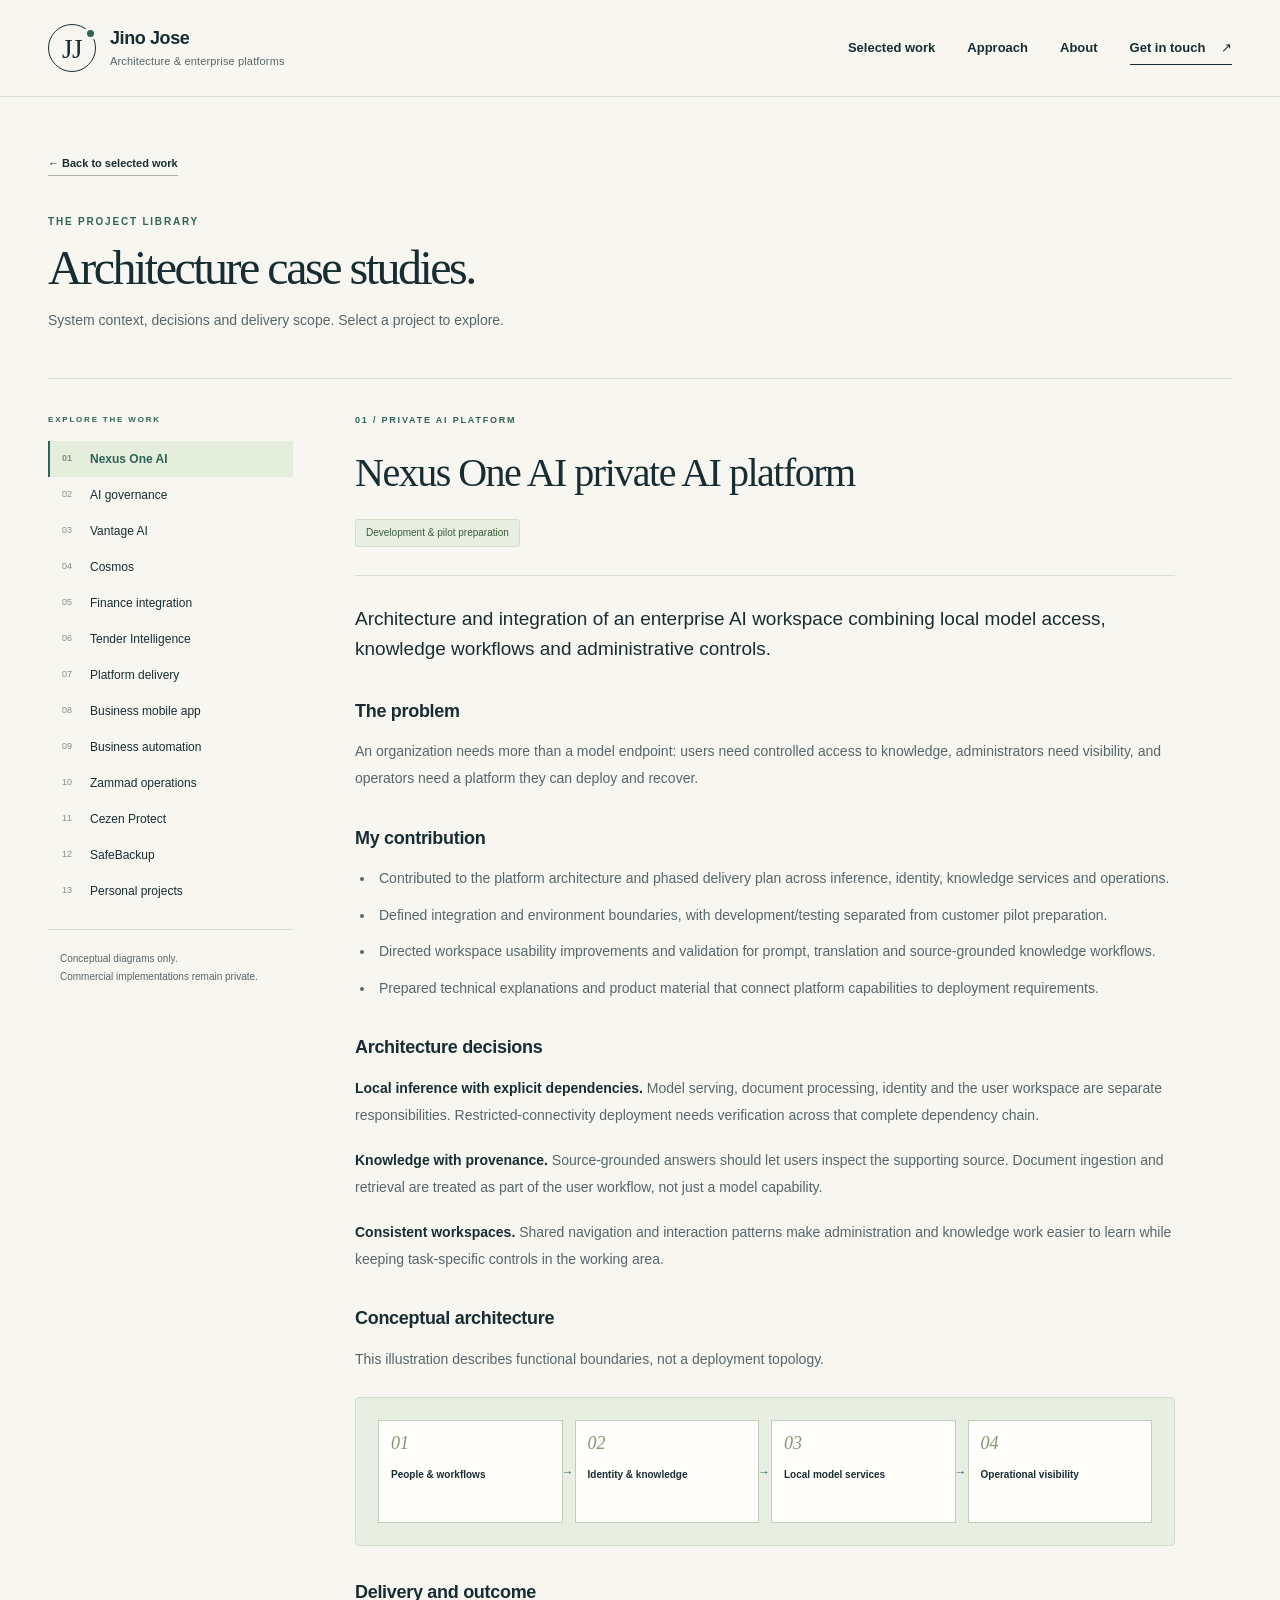
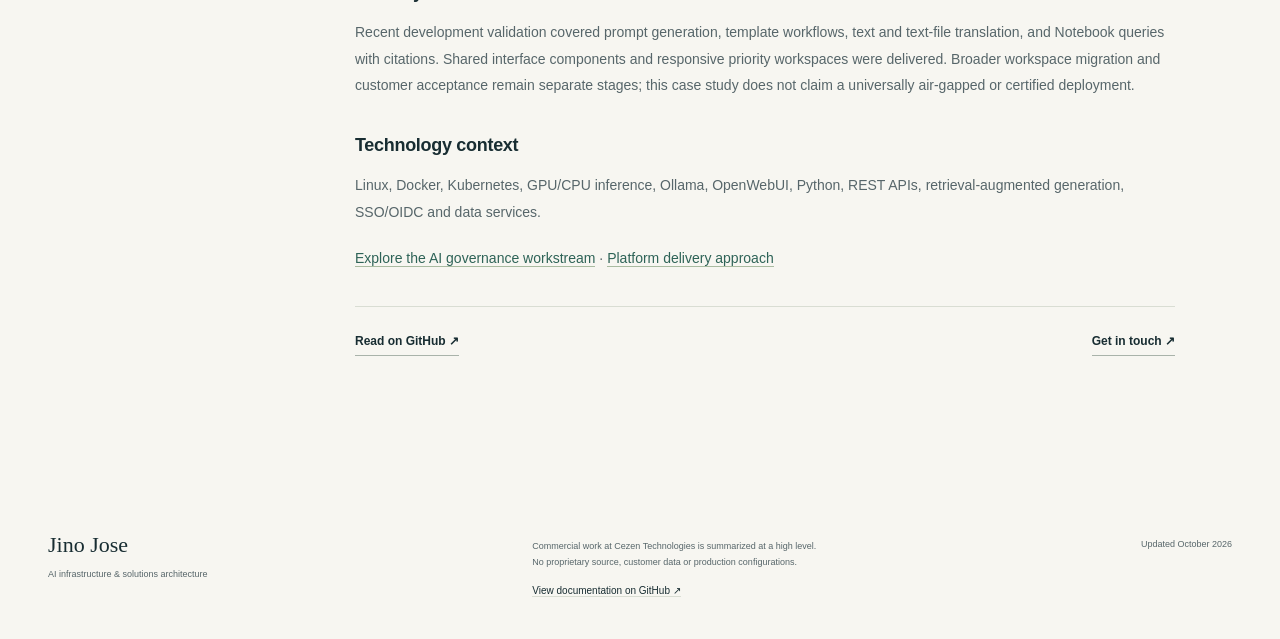
==== case-studies.html @ 4fcd2217 "Publish architecture-focused portfolio website Add a responsive static website with 13 sanitized arc" ====
<!doctype html><html lang="en"><head><meta charset="utf-8"><meta name="viewport" content="width=device-width,initial-scale=1"><title>Case Studies | Jino Jose</title><meta name="description" content="Explore architecture decisions, contributions and delivery outcomes across private AI, governance, network intelligence and enterprise operations."><meta name="theme-color" content="#182d32"><meta property="og:type" content="website"><meta property="og:title" content="Case Studies | Jino Jose"><meta property="og:description" content="Explore architecture decisions, contributions and delivery outcomes across private AI, governance, network intelligence and enterprise operations."><meta property="og:url" content="https://jinoelnino.github.io/technology-project-portfolio/case-studies.html"><meta name="twitter:card" content="summary"><link rel="canonical" href="https://jinoelnino.github.io/technology-project-portfolio/case-studies.html"><link rel="icon" href="favicon.svg" type="image/svg+xml"><link rel="stylesheet" href="styles.css"><script src="app.js" defer></script></head><body><a class="skip" href="#main">Skip to content</a><header class="site-header"><div class="shell nav"><a class="brand" href="index.html" aria-label="Jino Jose, home"><span class="monogram" aria-hidden="true">JJ<span></span></span><span>Jino Jose<small>Architecture &amp; enterprise platforms</small></span></a><button class="menu-toggle" aria-expanded="false" aria-controls="navigation" hidden>Menu <span aria-hidden="true">+</span></button><nav id="navigation" aria-label="Main navigation"><a href="index.html#work" aria-current="page">Selected work</a><a href="index.html#approach">Approach</a><a href="index.html#about">About</a><a class="nav-contact" href="index.html#contact">Get in touch <span aria-hidden="true">↗</span></a></nav></div></header><main id="main" class="shell library"><div class="library-heading"><a class="text-link" href="index.html#work">← Back to selected work</a><p class="eyebrow">THE PROJECT LIBRARY</p><h1>Architecture case studies.</h1><p>System context, decisions and delivery scope. Select a project to explore.</p></div><div class="library-layout"><aside class="study-sidebar"><nav aria-label="Case studies"><p class="eyebrow">EXPLORE THE WORK</p><a href="#nexus-one-ai"><span>01</span>Nexus One AI</a><a href="#ai-governance"><span>02</span>AI governance</a><a href="#vantage-ai"><span>03</span>Vantage AI</a><a href="#cosmos-operations"><span>04</span>Cosmos</a><a href="#finance-integration"><span>05</span>Finance integration</a><a href="#tender-intelligence"><span>06</span>Tender Intelligence</a><a href="#platform-delivery"><span>07</span>Platform delivery</a><a href="#unified-cezen-mobile"><span>08</span>Business mobile app</a><a href="#business-automation"><span>09</span>Business automation</a><a href="#zammad-operations"><span>10</span>Zammad operations</a><a href="#cezen-protect"><span>11</span>Cezen Protect</a><a href="#safebackup"><span>12</span>SafeBackup</a><a href="#personal-projects"><span>13</span>Personal projects</a></nav><p class="sidebar-note">Conceptual diagrams only.<br>Commercial implementations remain private.</p></aside><div class="studies"><article class="study" id="nexus-one-ai" data-title="Nexus One AI"><div class="study-header"><p class="eyebrow">01 / PRIVATE AI PLATFORM</p><h2 tabindex="-1">Nexus One AI private AI platform</h2><span class="study-status">Development &amp; pilot preparation</span></div><div class="study-body"><p>Architecture and integration of an enterprise AI workspace combining local model access, knowledge workflows and administrative controls.</p><h3>The problem</h3><p>An organization needs more than a model endpoint: users need controlled access to knowledge, administrators need visibility, and operators need a platform they can deploy and recover.</p><h3>My contribution</h3><ul><li>Contributed to the platform architecture and phased delivery plan across inference, identity, knowledge services and operations.</li><li>Defined integration and environment boundaries, with development/testing separated from customer pilot preparation.</li><li>Directed workspace usability improvements and validation for prompt, translation and source-grounded knowledge workflows.</li><li>Prepared technical explanations and product material that connect platform capabilities to deployment requirements.</li></ul><h3>Architecture decisions</h3><p><strong>Local inference with explicit dependencies.</strong> Model serving, document processing, identity and the user workspace are separate responsibilities. Restricted-connectivity deployment needs verification across that complete dependency chain.</p><p><strong>Knowledge with provenance.</strong> Source-grounded answers should let users inspect the supporting source. Document ingestion and retrieval are treated as part of the user workflow, not just a model capability.</p><p><strong>Consistent workspaces.</strong> Shared navigation and interaction patterns make administration and knowledge work easier to learn while keeping task-specific controls in the working area.</p><h3>Conceptual architecture</h3><p>This illustration describes functional boundaries, not a deployment topology.</p><div class="study-flow" role="group" aria-label="Conceptual workflow"><div><span>01</span><strong>People &amp; workflows</strong></div><div><span>02</span><strong>Identity &amp; knowledge</strong></div><div><span>03</span><strong>Local model services</strong></div><div><span>04</span><strong>Operational visibility</strong></div></div><h3>Delivery and outcome</h3><p>Recent development validation covered prompt generation, template workflows, text and text-file translation, and Notebook queries with citations. Shared interface components and responsive priority workspaces were delivered. Broader workspace migration and customer acceptance remain separate stages; this case study does not claim a universally air-gapped or certified deployment.</p><h3>Technology context</h3><p>Linux, Docker, Kubernetes, GPU/CPU inference, Ollama, OpenWebUI, Python, REST APIs, retrieval-augmented generation, SSO/OIDC and data services.</p><p><a href="case-studies.html#ai-governance">Explore the AI governance workstream</a> · <a href="case-studies.html#platform-delivery">Platform delivery approach</a></p></div><div class="study-end"><a class="text-link" href="https://github.com/jinoelnino/technology-project-portfolio/blob/main/nexus-one-ai.md">Read on GitHub ↗</a><a class="text-link" href="index.html#contact">Get in touch ↗</a></div></article><article class="study" id="ai-governance" data-title="AI governance"><div class="study-header"><p class="eyebrow">02 / POLICY, REVIEW &amp; TRACEABILITY</p><h2 tabindex="-1">AI governance and operational observability</h2><span class="study-status">Validated development release</span></div><div class="study-body"><p>A focused Nexus One AI workstream connecting policy configuration, independent review, evaluation and operational investigation.</p><h3>The problem</h3><p>Policy controls become difficult to trust when configuration, review, model execution and investigation are disconnected. Operators need to understand both the decision and the evidence behind it.</p><h3>My contribution</h3><ul><li>Shaped the governance workflow from reusable detectors and groups through policy review, testing and investigation.</li><li>Defined the need for traceability between incoming requests, processing jobs, model attempts and inspection decisions.</li><li>Directed operator-facing alert workflows and impact previews using synthetic test cases.</li><li>Used role checks, real workflow completion and responsive UI validation as acceptance criteria.</li></ul><h3>Architecture decisions</h3><p><strong>Review before activation.</strong> Independent review and versioned dependencies make changes easier to assess and explain.</p><p><strong>Separate operational records.</strong> Requests, jobs, model attempts and inspections answer different questions; treating them as one counter would obscure failures and coverage.</p><p><strong>Synthetic policy evaluation.</strong> Before/after comparisons use retained synthetic cases rather than replaying confidential user content. Preview coverage must be stated explicitly.</p><h3>Conceptual architecture</h3><p>This illustration describes functional boundaries, not a deployment topology.</p><div class="study-flow" role="group" aria-label="Conceptual workflow"><div><span>01</span><strong>Configure controls</strong></div><div><span>02</span><strong>Review &amp; test</strong></div><div><span>03</span><strong>Governed execution</strong></div><div><span>04</span><strong>Investigate &amp; respond</strong></div></div><h3>Delivery and outcome</h3><p>Validated workflows include credential lifecycle operations, policy review, saved tests, correlated request investigation, in-app alert assignment and resolution, and policy impact preview. Coverage is bounded to supported application paths. Token accounting is not presented as monetary billing, and controls are not described as compliance certification.</p><h3>Technology context</h3><p>Python services, policy evaluation, role-based access, audit metadata, local model integration, shared web UI components and automated workflow checks.</p><p><a href="case-studies.html#nexus-one-ai">Parent platform: Nexus One AI</a></p></div><div class="study-end"><a class="text-link" href="https://github.com/jinoelnino/technology-project-portfolio/blob/main/ai-governance.md">Read on GitHub ↗</a><a class="text-link" href="index.html#contact">Get in touch ↗</a></div></article><article class="study" id="vantage-ai" data-title="Vantage AI"><div class="study-header"><p class="eyebrow">03 / NETWORK INTELLIGENCE</p><h2 tabindex="-1">Vantage AI network intelligence</h2><span class="study-status">Linux pilot</span></div><div class="study-body"><p>An integrated operational view across network inventory, monitoring, security evidence and local AI-assisted investigation.</p><h3>The problem</h3><p>Operators must reconcile observations from multiple tools. Stale records, inconsistent device identities and ambiguous failures can produce misleading conclusions unless the system preserves context.</p><h3>My contribution</h3><ul><li>Contributed to phased architecture spanning discovery, inventory, endpoint evidence, identity and investigation.</li><li>Defined requirements for source provenance, evidence freshness, site scope and role-aware access.</li><li>Directed reliability work around endpoint reporting, service continuity and recovery verification.</li><li>Developed the investigation approach around supporting evidence, counter-evidence and useful next checks.</li></ul><h3>Architecture decisions</h3><p><strong>Evidence before diagnosis.</strong> A current observation and a historical failure are different facts. The investigation should preserve uncertainty when the available evidence cannot establish a cause.</p><p><strong>Read-only assistance.</strong> The assistant works within caller-authorized evidence. Remediation is a distinct capability requiring separate controls and validation.</p><p><strong>Qualify by platform.</strong> Linux pilot results do not establish native Windows or macOS behavior; each operating system needs its own service and recovery checks.</p><h3>Conceptual architecture</h3><p>This illustration describes functional boundaries, not a deployment topology.</p><div class="study-flow" role="group" aria-label="Conceptual workflow"><div><span>01</span><strong>Monitoring sources</strong></div><div><span>02</span><strong>Scoped evidence</strong></div><div><span>03</span><strong>Read-only assistance</strong></div><div><span>04</span><strong>Operator investigation</strong></div></div><h3>Delivery and outcome</h3><p>The pilot gained structured reporting-cause assessments with evidence, limitations and distinguishing next checks, verified through automated checks and the signed-in interface. Endpoint recovery and service continuity were also exercised in controlled work. Symptom-time correlation, shared-cause analysis and approved remediation remain follow-on work.</p><h3>Technology context</h3><p>React, TypeScript, FastAPI/Python, PostgreSQL, Keycloak, Docker, NetBox, LibreNMS, Wazuh, Grafana, InfluxDB and Ollama.</p></div><div class="study-end"><a class="text-link" href="https://github.com/jinoelnino/technology-project-portfolio/blob/main/vantage-ai.md">Read on GitHub ↗</a><a class="text-link" href="index.html#contact">Get in touch ↗</a></div></article><article class="study" id="cosmos-operations" data-title="Cosmos"><div class="study-header"><p class="eyebrow">04 / ENTERPRISE OPERATIONS</p><h2 tabindex="-1">Cosmos business operations platform</h2><span class="study-status">Deployed workflow improvements</span></div><div class="study-body"><p>Connected workflows across purchasing, finance, vendors, service contracts and management reporting.</p><h3>The problem</h3><p>Business teams need consistent records and clear actions across purchasing, delivery, invoicing, service and finance. Inconsistent identity, permissions or report context can create operational errors.</p><h3>My contribution</h3><ul><li>Translated operational requirements into connected purchasing, vendor, reimbursement, service-contract and reporting workflows.</li><li>Refined role-aware visibility, validation, exports and review experiences.</li><li>Contributed to inventory, bank-guarantee and post-dated-cheque tracking improvements.</li><li>Coordinated accounting integration, release checks, schema-change controls and maintainer documentation.</li></ul><h3>Architecture decisions</h3><p><strong>Record identity across workflows.</strong> A review action must retain the correct supplier, document and business context when moving between views.</p><p><strong>Explicit financial meaning.</strong> Outstanding balances, original purchase amounts and payment status need distinct labels and comparison views.</p><p><strong>Maintainable change.</strong> Documentation, isolated development fixtures and reviewed database changes help a successor understand and operate the platform.</p><h3>Delivery and outcome</h3><p>Recent delivery included consolidated bill review, improved matching context, finance tracking and production-verified report changes. Handover work established reproducible development setup and operational documentation; independent maintainer and staging acceptance remain separate gates.</p><h3>Technology context</h3><p>Python, MySQL, REST APIs, web interfaces, Linux, Docker, Tally integration and report generation.</p><p><a href="case-studies.html#finance-integration">Read the finance integration study</a> · <a href="case-studies.html#platform-delivery">Read the handover study</a></p></div><div class="study-end"><a class="text-link" href="https://github.com/jinoelnino/technology-project-portfolio/blob/main/cosmos-operations.md">Read on GitHub ↗</a><a class="text-link" href="index.html#contact">Get in touch ↗</a></div></article><article class="study" id="finance-integration" data-title="Finance integration"><div class="study-header"><p class="eyebrow">05 / RESILIENT ACCOUNTING DATA</p><h2 tabindex="-1">Resilient accounting integration</h2><span class="study-status">Deployed integration work</span></div><div class="study-body"><p>A Cosmos workstream improving the reliability and interpretability of reports sourced from an external accounting system.</p><h3>The problem</h3><p>A business report can become unusable if every page load depends on a reachable accounting service. A failed refresh must also not replace valid financial information with empty or misleading results.</p><h3>My contribution</h3><ul><li>Defined report behavior when the accounting dependency is slow or unavailable.</li><li>Contributed to validated refresh and saved-snapshot workflows with visible freshness.</li><li>Refined the distinction between outstanding references, purchase values and bill-matching actions.</li><li>Verified representative review flows and report responses after delivery.</li></ul><h3>Architecture decisions</h3><p><strong>Retain the last valid snapshot.</strong> Publish refreshed data only after validation, preserving the previous usable result when refresh fails.</p><p><strong>Show freshness.</strong> A saved report needs a timestamp and status so users understand the age of the data they are reviewing.</p><p><strong>Separate comparison from posting.</strong> Read-only reconciliation and human review should remain distinct from actions that change financial records.</p><h3>Conceptual architecture</h3><p>This illustration describes functional boundaries, not a deployment topology.</p><div class="study-flow" role="group" aria-label="Conceptual workflow"><div><span>01</span><strong>Accounting source</strong></div><div><span>02</span><strong>Validate refresh</strong></div><div><span>03</span><strong>Retain valid snapshot</strong></div><div><span>04</span><strong>Report &amp; review</strong></div></div><h3>Delivery and outcome</h3><p>Reporting gained validated saved-data behavior and clearer review/matching screens. Recent checks exercised failure retention, mappings and report rendering. End-to-end scheduling remains a separate operational check from an individual successful refresh.</p><h3>Technology context</h3><p>Tally integration, Python, MySQL, REST/XML interfaces, snapshot validation and financial reporting.</p><p><a href="case-studies.html#cosmos-operations">Parent platform: Cosmos</a></p></div><div class="study-end"><a class="text-link" href="https://github.com/jinoelnino/technology-project-portfolio/blob/main/finance-integration.md">Read on GitHub ↗</a><a class="text-link" href="index.html#contact">Get in touch ↗</a></div></article><article class="study" id="tender-intelligence" data-title="Tender Intelligence"><div class="study-header"><p class="eyebrow">06 / OPPORTUNITY WORKFLOWS</p><h2 tabindex="-1">Tender Intelligence opportunity workflows</h2><span class="study-status">Deployed platform improvements</span></div><div class="study-body"><p>A platform for tender discovery, qualification, team coordination and opportunity tracking.</p><h3>The problem</h3><p>Opportunity teams need to move from source material to a reviewed decision while preserving ownership, access controls and clear stage progression.</p><h3>My contribution</h3><ul><li>Contributed to opportunity stages, team workflows, data-source integration and operational views.</li><li>Directed a consistent interface refresh and workflow-oriented, searchable help centre.</li><li>Supported identity-provider integration and application-role verification.</li><li>Diagnosed service availability and strengthened restart behavior after an infrastructure restart.</li></ul><h3>Architecture decisions</h3><p><strong>Human review remains explicit.</strong> Extracted information supports qualification; uncertain dates, quantities and eligibility require source verification.</p><p><strong>Identity and authorization are distinct.</strong> Successful SSO must be followed by the correct application membership and role.</p><p><strong>Measure the whole user path.</strong> Frontend, backend and supporting services have independent failure modes. Backend health alone does not establish user access.</p><h3>Delivery and outcome</h3><p>The refreshed frontend and contextual help were deployed. Access provisioning was verified across identity and application state. Service recovery addressed a frontend restart gap and was checked through application and backend health. Internal approval is not represented as submission to an external tender portal.</p><h3>Technology context</h3><p>React, TypeScript, Vite, Tailwind, Python, SQL, APIs, Docker, identity integration and document-processing workflows.</p></div><div class="study-end"><a class="text-link" href="https://github.com/jinoelnino/technology-project-portfolio/blob/main/tender-intelligence.md">Read on GitHub ↗</a><a class="text-link" href="index.html#contact">Get in touch ↗</a></div></article><article class="study" id="platform-delivery" data-title="Platform delivery"><div class="study-header"><p class="eyebrow">07 / RELEASE &amp; HANDOVER</p><h2 tabindex="-1">Platform delivery and maintainer handover</h2><span class="study-status">Environment-specific acceptance</span></div><div class="study-body"><p>Cross-project work translating architecture into repeatable deployment, verification and ongoing ownership.</p><h3>The problem</h3><p>A platform is difficult to sustain if its release depends on one person, undocumented environment state or a successful build alone.</p><h3>My contribution</h3><ul><li>Established distinctions between development, test and customer pilot environments.</li><li>Contributed to release baselines, backup coverage, rollback planning and deployed-artifact verification.</li><li>Prepared maintainers with setup guidance, workflow documentation and reproducible isolated development environments.</li><li>Supported reviewed database migration planning and service-level recovery checks.</li></ul><h3>Architecture decisions</h3><p><strong>Stage acceptance.</strong> Source checks, automated tests, running services, signed-in workflows and business acceptance establish different kinds of evidence.</p><p><strong>Plan recovery alongside release.</strong> Backup and rollback requirements are part of deployment design, with schema compatibility considered before changes.</p><p><strong>Transfer ownership deliberately.</strong> A handover includes an independent walkthrough, integration ownership and practical recovery steps as well as documentation.</p><h3>Delivery and outcome</h3><p>Nexus work included environment separation, recovery and development release verification. Cosmos work produced handover documentation, isolated setup and migration controls. A separate public product-site refresh was deployed and checked. Customer readiness and independent maintainer sign-off are not inferred from those individual results.</p><h3>Technology context</h3><p>Linux, containers, Kubernetes, MySQL, Git, service supervision, backup and restore workflows, HTTPS and operational documentation.</p><p><a href="case-studies.html#nexus-one-ai">Nexus One AI</a> · <a href="case-studies.html#cosmos-operations">Cosmos</a></p></div><div class="study-end"><a class="text-link" href="https://github.com/jinoelnino/technology-project-portfolio/blob/main/platform-delivery.md">Read on GitHub ↗</a><a class="text-link" href="index.html#contact">Get in touch ↗</a></div></article><article class="study" id="unified-cezen-mobile" data-title="Business mobile app"><div class="study-header"><p class="eyebrow">08 / MOBILE INTEGRATION</p><h2 tabindex="-1">Unified business mobile application</h2><span class="study-status">Android integration &amp; testing</span></div><div class="study-body"><p>An Android application bringing selected internal services and workflows into a consolidated mobile experience.</p><h3>The problem</h3><p>Mobile users need coherent navigation and authentication while the underlying services continue to own business rules and data.</p><h3>My contribution</h3><ul><li>Worked on service integration, mobile navigation, branding and authentication requirements.</li><li>Supported the connection between business APIs and mobile workflows.</li><li>Coordinated environment configuration, Android build packaging and device/emulator checks.</li><li>Investigated connectivity and runtime behavior across client and backend boundaries.</li></ul><h3>Architecture decisions</h3><p><strong>Reuse service boundaries.</strong> The mobile client consumes business APIs rather than creating a second independent store of business logic.</p><p><strong>Validate on devices.</strong> A generated application package and a working authenticated device workflow are separate acceptance points.</p><h3>Delivery and outcome</h3><p>Delivery covered Android packaging and integration troubleshooting with selected internal services. iOS expansion was exploratory and is not presented as a delivered release.</p><h3>Technology context</h3><p>React Native, Expo, REST APIs, Android Studio, Gradle, ADB and Linux-hosted services.</p></div><div class="study-end"><a class="text-link" href="https://github.com/jinoelnino/technology-project-portfolio/blob/main/unified-cezen-mobile.md">Read on GitHub ↗</a><a class="text-link" href="index.html#contact">Get in touch ↗</a></div></article><article class="study" id="business-automation" data-title="Business automation"><div class="study-header"><p class="eyebrow">09 / MESSAGING &amp; ORCHESTRATION</p><h2 tabindex="-1">Business automation and communications</h2><span class="study-status">Configured workflows</span></div><div class="study-body"><p>Integration across marketing, messaging, contact management and support workflows.</p><h3>The problem</h3><p>Disconnected campaign, contact and messaging tools create repeated manual work and unclear delivery state.</p><h3>My contribution</h3><ul><li>Designed and configured contact imports, segmentation, campaign and form workflows.</li><li>Connected communication platforms and investigated message delivery behavior.</li><li>Worked on n8n orchestration with delivery checks and controlled retry handling.</li><li>Prepared operating guides and training material; supported collaboration integrations involving Nextcloud and Zoho services.</li></ul><h3>Architecture decisions</h3><p><strong>Retry only eligible failures.</strong> Delivery status should guide retry decisions so successful actions are not repeated unnecessarily.</p><p><strong>Separate orchestration from transport.</strong> Workflow logic, communication delivery and operator support serve different responsibilities and need independent diagnostics.</p><p><strong>Design for the operator.</strong> Configuration, training and recovery guidance are part of a usable integration.</p><h3>Conceptual architecture</h3><p>This illustration describes functional boundaries, not a deployment topology.</p><div class="study-flow" role="group" aria-label="Conceptual workflow"><div><span>01</span><strong>Selected contacts</strong></div><div><span>02</span><strong>Orchestration</strong></div><div><span>03</span><strong>Delivery checks</strong></div><div><span>04</span><strong>Controlled retry</strong></div></div><h3>Delivery and outcome</h3><p>The work produced connected campaign and messaging workflows, delivery troubleshooting and operational guidance. Social publishing support also included service-recovery work. The portfolio does not claim authorship of the underlying communication platforms.</p><h3>Technology context</h3><p>Mautic, n8n, Chatwoot, Twilio, WhatsApp APIs, Zammad, Postiz, Nextcloud, Zoho, webhooks and REST APIs.</p></div><div class="study-end"><a class="text-link" href="https://github.com/jinoelnino/technology-project-portfolio/blob/main/business-automation.md">Read on GitHub ↗</a><a class="text-link" href="index.html#contact">Get in touch ↗</a></div></article><article class="study" id="zammad-operations" data-title="Zammad operations"><div class="study-header"><p class="eyebrow">10 / SERVICE MANAGEMENT</p><h2 tabindex="-1">Service operations with Zammad</h2><span class="study-status">Operational support</span></div><div class="study-body"><p>Operational reliability and integration work for an internal service-management environment.</p><h3>The problem</h3><p>A ticketing application needs reliable email ingestion, appropriate assignment and clear visibility into service failures to support day-to-day operations.</p><h3>My contribution</h3><ul><li>Investigated ticket creation, assignments, tags, permissions and interface issues.</li><li>Introduced recurring checks for service health and email-fetch state.</li><li>Connected observed channel errors and recency to practical recovery steps.</li><li>Supported synchronization and display behavior with business systems.</li></ul><h3>Architecture decisions</h3><p><strong>Monitor the business function.</strong> A running process is insufficient evidence if email is no longer creating tickets.</p><p><strong>Make recovery actionable.</strong> Checks should identify the affected dependency and next step rather than only report a generic outage.</p><h3>Delivery and outcome</h3><p>The work improved operational visibility into ticket ingestion and service state, supported incident troubleshooting and documented recovery actions.</p><h3>Technology context</h3><p>Zammad, Linux, systemd, email channels, API integration and service-health automation.</p></div><div class="study-end"><a class="text-link" href="https://github.com/jinoelnino/technology-project-portfolio/blob/main/zammad-operations.md">Read on GitHub ↗</a><a class="text-link" href="index.html#contact">Get in touch ↗</a></div></article><article class="study" id="cezen-protect" data-title="Cezen Protect"><div class="study-header"><p class="eyebrow">11 / SECURITY PLATFORM INTEGRATION</p><h2 tabindex="-1">Cezen Protect security dashboard</h2><span class="study-status">Platform customization</span></div><div class="study-body"><p>Security dashboard customization and integration work based on established open-source infrastructure.</p><h3>The problem</h3><p>Security tooling needs an operator-facing experience that fits the surrounding environment while respecting the maintenance and attribution requirements of its upstream platform.</p><h3>My contribution</h3><ul><li>Worked within the Cezen Protect dashboard and security-platform project context.</li><li>Contributed to dashboard customization and the surrounding deployment/integration work.</li><li>Considered the separation between the dashboard platform and product-specific user experience.</li></ul><h3>Architecture decisions</h3><p><strong>Extend an existing platform.</strong> The dashboard derives from OpenSearch Dashboards; underlying search and dashboard capabilities are attributed to their upstream contributors.</p><p><strong>Separate customization from product qualification.</strong> A branded interface and integration work do not establish a new detection engine or compliance certification.</p><h3>Delivery and outcome</h3><p>This project demonstrates experience adapting an existing security platform to an enterprise product context. The private implementation is not part of this portfolio.</p><h3>Technology context</h3><p>OpenSearch Dashboards, TypeScript, Docker and the Wazuh security ecosystem.</p></div><div class="study-end"><a class="text-link" href="https://github.com/jinoelnino/technology-project-portfolio/blob/main/cezen-protect.md">Read on GitHub ↗</a><a class="text-link" href="index.html#contact">Get in touch ↗</a></div></article><article class="study" id="safebackup" data-title="SafeBackup"><div class="study-header"><p class="eyebrow">12 / BACKUP EXPERIENCE</p><h2 tabindex="-1">SafeBackup for macOS</h2><span class="study-status">Prototype</span></div><div class="study-body"><p>A backup utility prototype focused on accessible setup, scheduling and recovery guidance.</p><h3>The problem</h3><p>Users need a manageable way to configure backups and understand installation, scheduling and recovery without relying on ad hoc scripts.</p><h3>My contribution</h3><ul><li>Worked on application setup, launcher behavior and installation/uninstallation flows.</li><li>Defined a simple interface and scheduling approach for non-technical users.</li><li>Prepared architecture and operational documentation.</li></ul><h3>Architecture decisions</h3><p><strong>Usability across the lifecycle.</strong> Installation, configuration, scheduling and removal should be understandable parts of one experience.</p><p><strong>Recovery is the purpose.</strong> Backup design needs a recovery workflow; a successful copy alone does not establish a restore guarantee.</p><h3>Delivery and outcome</h3><p>The project produced a prototype direction, supporting packaging work and recovery-oriented documentation. It is presented as a prototype rather than a commercially qualified backup product.</p><h3>Technology context</h3><p>macOS, Python, shell tooling, web interface and scheduled jobs.</p></div><div class="study-end"><a class="text-link" href="https://github.com/jinoelnino/technology-project-portfolio/blob/main/safebackup.md">Read on GitHub ↗</a><a class="text-link" href="index.html#contact">Get in touch ↗</a></div></article><article class="study" id="personal-projects" data-title="Personal projects"><div class="study-header"><p class="eyebrow">13 / TOOLS &amp; ATTRIBUTED LABS</p><h2 tabindex="-1">Personal projects and technical labs</h2><span class="study-status">Personal projects &amp; evaluation</span></div><div class="study-body"><p>Alongside enterprise platform work, I explore local applications, reading experiences, creative tools and civic ideas. The descriptions below summarize project scope; source snapshots and prototypes are not presented as production services.</p><h3>Reading and audio tools</h3><div class="table-wrap"><table><thead><tr><th scope="col">Project</th><th scope="col">Scope</th></tr></thead><tbody><tr><td>LARK Web Reader</td><td>Synchronized audiobook reading for phones and computers</td></tr><tr><td>Desktop Audiobook Reader</td><td>Windows reading interface with synchronized text and highlighting</td></tr><tr><td>Audiobook Workflow</td><td>EPUB and audiobook alignment workflow for synchronized reading files</td></tr></tbody></table></div><p>These related projects explore the relationship between content preparation, synchronization data and the playback experience across devices.</p><h3>Local utilities and creative workflows</h3><div class="table-wrap"><table><thead><tr><th scope="col">Project</th><th scope="col">Scope</th></tr></thead><tbody><tr><td>Artha Finance Control Centre</td><td>Local personal-finance application</td></tr><tr><td>Creative File Hub</td><td>Browsing creative files for design and photography</td></tr><tr><td>Design File Explorer</td><td>File scanning and an HTML-based explorer</td></tr><tr><td>Android Phone Backup</td><td>Windows-based helper for accessible Android files</td></tr><tr><td>Subject Media Crawler</td><td>Web interface for collecting media around a topic</td></tr><tr><td>Immich Review Scanner</td><td>Local GPU-assisted media review utility</td></tr></tbody></table></div><p>These are project and prototype summaries. Private libraries, personal financial records, documents and media collections are excluded.</p><h3>Websites and civic work</h3><ul><li><strong>Studio Se7en and SMC website projects:</strong> website source and presentation work.</li><li><strong><a href="https://github.com/jinoelnino/blueprintforindia">Blueprint for India</a>:</strong> a public civic-improvement project beginning with Bangalore. Bangalore Blueprint is a related planning project.</li><li><strong>Chat app:</strong> an exploratory repository, not presented as a completed commercial product.</li></ul><h3>Open-source learning and evaluation</h3><p>OpenMontage, Inbox Zero and ebook2audiobook are upstream software checkouts/evaluations. Flatris-LAB is a fork used in an Azure DevOps learning context. Their original authors retain credit for the underlying software; repository ownership does not imply original authorship.</p></div><div class="study-end"><a class="text-link" href="https://github.com/jinoelnino/technology-project-portfolio/blob/main/personal-projects.md">Read on GitHub ↗</a><a class="text-link" href="index.html#contact">Get in touch ↗</a></div></article></div></div></main><footer class="shell footer"><div><a class="footer-name" href="index.html">Jino Jose</a><p>AI infrastructure &amp; solutions architecture</p></div><div class="footer-note"><p>Commercial work at Cezen Technologies is summarized at a high level.<br>No proprietary source, customer data or production configurations.</p><a href="https://github.com/jinoelnino/technology-project-portfolio">View documentation on GitHub ↗</a></div><span class="footer-date">Updated October 2026</span></footer></body></html>
---- styles.css ----
:root{--paper:#f7f6f1;--ink:#182d32;--muted:#57666a;--green:#2e6357;--line:#d9ddd3;--soft:#eaf0e6;--white:#fffefa;--serif:Georgia,'Times New Roman',serif;--sans:-apple-system,BlinkMacSystemFont,'Segoe UI',sans-serif}*{box-sizing:border-box}html{scroll-behavior:smooth;scroll-padding-top:110px}body{margin:0;background:var(--paper);color:var(--ink);font:16px/1.65 var(--sans);-webkit-font-smoothing:antialiased}a{color:inherit;text-decoration:none}button{font:inherit}button,a{-webkit-tap-highlight-color:transparent}a:focus-visible,button:focus-visible{outline:3px solid #a96824;outline-offset:5px}::selection{background:#cdddba}img,svg{max-width:100%}.shell{width:min(1200px,calc(100% - 96px));margin:auto}.skip{position:fixed;top:-80px;left:20px;z-index:100;background:var(--ink);color:white;padding:12px 24px}.skip:focus{top:12px}.site-header{background:rgba(247,246,241,.97);border-bottom:1px solid var(--line);position:sticky;top:0;z-index:20}.nav{min-height:96px;display:flex;align-items:center;justify-content:space-between;gap:24px}.brand{display:flex;gap:14px;align-items:center;font-size:18px;font-weight:650;letter-spacing:-.4px;line-height:1.4}.brand small{display:block;font-size:11px;letter-spacing:.15px;font-weight:450;color:var(--muted);margin-top:3px}.monogram{font:27px/48px var(--serif);text-align:center;width:48px;height:48px;border:1px solid var(--ink);border-radius:50%;position:relative}.monogram span{position:absolute;background:var(--green);border:3px solid var(--paper);border-radius:50%;width:13px;height:13px;right:-2px;top:2px}.nav nav{display:flex;align-items:center;gap:32px;font-size:13px;font-weight:550}.nav nav a:hover{color:var(--green)}.nav-contact{border-bottom:1px solid var(--ink);padding:6px 0}.nav-contact span{margin-left:12px}.menu-toggle{background:none;border:1px solid var(--line);border-radius:4px;padding:7px 12px;color:var(--ink)}.hero{padding:88px 0 82px;display:grid;grid-template-columns:1.2fr 1fr;gap:74px;align-items:center}.eyebrow{font-size:10px;line-height:1.5;letter-spacing:1.8px;font-weight:650;margin:0 0 22px;text-transform:uppercase;color:var(--green)}.hero .eyebrow{display:flex;align-items:center;gap:9px;font-size:9px;letter-spacing:1.3px}.eyebrow>span{background:var(--green);width:6px;height:6px;border-radius:50%;flex-shrink:0}h1,h2,h3,p{margin-top:0}h1,h2{font-family:var(--serif);font-weight:400;letter-spacing:-2.5px;line-height:1.08}h1{font-size:clamp(44px,4.4vw,64px);margin-bottom:28px}h1 em{font-weight:400;color:var(--green)}h2{font-size:clamp(35px,3.5vw,48px);margin-bottom:20px}h3{font-size:23px;letter-spacing:-.8px;line-height:1.25;font-weight:550}.hero-intro{font-size:19px;line-height:1.55;max-width:510px;margin-bottom:17px}.hero-detail{color:var(--muted);font-size:14px;line-height:1.8;max-width:480px}.hero-actions{display:flex;align-items:center;gap:27px;margin-top:32px;flex-wrap:wrap}.button{padding:13px 20px;display:inline-flex;gap:25px;align-items:center;justify-content:space-between;font-size:12px;font-weight:550;min-height:48px;border-radius:3px;transition:background .2s,transform .2s}.button:hover{transform:translateY(-2px)}.primary{background:var(--ink);color:white}.primary:hover{background:var(--green)}.text-link{font-size:12px;font-weight:600;display:inline-flex;align-items:center;gap:12px;border-bottom:1px solid #a9b3aa;padding-bottom:3px}.text-link:hover{color:var(--green);border-color:var(--green)}.architecture-board{border:1px solid #cdd4c7;background:#eaf0e6;border-radius:4px;box-shadow:15px 18px 0 #e9e9df;position:relative}.board-top{border-bottom:1px solid #ccd5c6;display:flex;justify-content:space-between;gap:12px;padding:20px 23px;font:9px/1.4 var(--sans);letter-spacing:1.2px;font-weight:650}.board-index{color:#667961;font-weight:450}.board-canvas{padding:34px 26px 27px;background-image:radial-gradient(#b5c1ac 0.6px,transparent .6px);background-size:14px 14px}.board-lane{display:flex;align-items:center;gap:20px;background:var(--white);border:1px solid #b6c5af;border-radius:3px;padding:17px 18px;box-shadow:0 4px 0 #dfe5d9}.lane-number{font:italic 25px var(--serif);color:#829377}.board-lane small{font-size:8px;letter-spacing:1.4px;display:block;color:#64735f}.board-lane strong{font-size:13px;font-weight:550;display:block;margin-top:3px}.lane-dot{border:1px solid #95ab8a;border-radius:50%;width:9px;height:9px;margin-left:auto}.board-services{display:grid;grid-template-columns:repeat(3,1fr);gap:10px}.board-services>div{background:var(--white);border:1px solid #b6c5af;text-align:center;padding:20px 4px 18px;box-shadow:0 4px 0 #dfe5d9;border-radius:3px}.service-symbol{font:28px var(--serif);color:var(--green);display:block;margin-bottom:12px}.board-services strong{font-size:11px;font-weight:600;display:block}.board-services small{font-size:8px;color:var(--muted);display:block;margin-top:5px}.board-connect{display:flex;justify-content:space-around;height:34px;margin:0 18px}.board-connect i{width:1px;background:#91a686;position:relative}.board-connect i:after{content:'';position:absolute;bottom:0;left:-2px;width:5px;height:5px;border-bottom:1px solid #91a686;border-right:1px solid #91a686;transform:rotate(45deg)}.board-bottom{border-top:1px solid #ccd5c6;padding:18px 23px;display:flex;gap:15px;align-items:center;font-size:10px;line-height:1.55}.mini-cross{font:30px/1 var(--serif);color:#739268}.board-dots{margin-left:auto;font-size:7px;letter-spacing:5px;color:#91a686}.focus-strip{border-block:1px solid var(--line);display:flex;align-items:center;justify-content:space-between;gap:20px;padding:22px 0;font-size:12px;font-weight:500}.strip-label{font-size:9px;letter-spacing:1.5px;color:var(--muted);font-weight:600}.section{padding-top:100px;padding-bottom:90px}.section-heading{display:flex;justify-content:space-between;align-items:flex-end;gap:70px;margin-bottom:42px}.section-heading .eyebrow{margin-bottom:17px}.section-heading h2{margin-bottom:0}.section-heading>p{max-width:390px;font-size:14px;color:var(--muted);line-height:1.85;margin-bottom:2px}.feature-project{display:grid;grid-template-columns:1.18fr 1fr;border:1px solid var(--line);border-radius:4px;overflow:hidden;background:var(--white);transition:border-color .2s}.feature-project:hover,.project-card:hover{border-color:#7f9b79}.feature-copy{padding:35px 38px}.project-meta{display:flex;align-items:center;justify-content:space-between;color:var(--green);font-size:9px;letter-spacing:1.6px;font-weight:650;margin-bottom:25px}.project-meta>span:last-child{font:italic 19px var(--serif);letter-spacing:0;color:#849285}.feature-copy h3,.project-card h3{font:400 34px/1.2 var(--serif);letter-spacing:-1px;margin-bottom:14px}.project-deck{font-size:18px;line-height:1.5;margin-bottom:16px;max-width:430px}.project-explanation{font-size:13px;line-height:1.8;color:var(--muted);max-width:430px}.tags{display:flex;flex-wrap:wrap;gap:7px;margin:25px 0}.tags span{font-size:9px;border:1px solid var(--line);border-radius:3px;padding:4px 9px;color:var(--muted)}.project-bottom{border-top:1px solid var(--line);padding-top:18px;margin-top:27px;display:flex;justify-content:space-between;align-items:center;gap:14px}.status{font-size:9px;line-height:1.5;color:var(--muted);display:flex;align-items:center;gap:6px}.status i{width:5px;height:5px;background:#748c66;border-radius:50%;flex-shrink:0}.case-link{font-size:10px;font-weight:650;white-space:nowrap}.feature-art{background:#e4e9dd;position:relative;overflow:hidden;min-height:360px;display:grid;place-items:center;background-image:linear-gradient(#d6dfce 1px,transparent 1px),linear-gradient(90deg,#d6dfce 1px,transparent 1px);background-size:48px 48px}.art-label{position:absolute;top:28px;left:30px;font-size:8px;letter-spacing:2px;color:#61745b}.orbit{border:1px solid #a3b898;border-radius:50%;position:absolute;width:270px;height:270px}.orbit-two{width:190px;height:190px;border-style:dashed}.art-core{width:114px;height:114px;border-radius:50%;background:var(--ink);color:#e4ecd9;display:flex;flex-direction:column;align-items:center;justify-content:center;font:38px var(--serif);z-index:1;box-shadow:0 0 0 10px #dae2d0}.art-core span{font:8px var(--sans);letter-spacing:1.5px;margin-top:5px}.art-node{position:absolute;z-index:2;background:var(--white);border:1px solid #a3b898;padding:7px 15px;font-size:10px;box-shadow:0 4px 0 #d6dfce;border-radius:3px}.node-a{top:22%;left:13%}.node-b{top:42%;right:7%}.node-c{bottom:21%;left:16%}.art-caption{position:absolute;bottom:28px;font:italic 14px var(--serif);color:#53694d}.project-grid{display:grid;grid-template-columns:1fr 1fr;gap:24px;margin-top:24px}.project-card{background:var(--white);border:1px solid var(--line);border-radius:4px;padding:31px 36px;display:flex;flex-direction:column;transition:border-color .2s}.project-card .project-bottom{margin-top:auto}.project-card .project-explanation{margin-bottom:28px}.project-card .project-meta{margin-bottom:10px}.card-mark{height:90px;position:relative;margin-bottom:14px;display:flex;align-items:center}.network-mark{width:170px;background:linear-gradient(#9bb0ad,#9bb0ad) center/130px 1px no-repeat}.network-mark i{position:absolute;background:#f5f6f0;border:1px solid #87a8a1;width:18px;height:18px;border-radius:50%;left:calc(var(--i,0)*36px);top:36px}.network-mark i:nth-child(1){--i:0}.network-mark i:nth-child(2){--i:1;top:12px}.network-mark i:nth-child(3){--i:2;background:#355f5d;box-shadow:0 0 0 6px #e7efea}.network-mark i:nth-child(4){--i:3;top:58px}.network-mark i:nth-child(5){--i:4}.network-mark:before,.network-mark:after{content:'';position:absolute;width:52px;height:1px;background:#9bb0ad;transform:rotate(35deg);left:40px;top:34px}.network-mark:after{left:76px;top:57px}.flow-mark{gap:10px}.flow-mark span{font-size:10px;padding:8px 12px;border:1px solid #b8c5b1;background:#f0f2e9;border-radius:3px}.flow-mark b{font-size:12px;color:#6b8064}.project-row{margin-top:24px;display:grid;grid-template-columns:40px 1fr 1fr 35px;align-items:center;gap:22px;padding:30px 36px;background:#edf0e7;border:1px solid var(--line);border-radius:4px}.row-number{font:italic 22px var(--serif);color:#7d9077}.project-row .eyebrow{font-size:8px;margin-bottom:8px}.project-row h3{font:28px var(--serif);letter-spacing:-.7px;margin:0}.project-row>p{font-size:13px;line-height:1.75;max-width:315px;color:var(--muted);margin:0}.row-arrow{font-size:24px;color:var(--green)}.project-row:hover{border-color:#7f9b79}.deep-dives{display:grid;grid-template-columns:1fr 1fr 1fr;gap:30px;padding:38px 0;margin-top:25px;border-bottom:1px solid var(--line);align-items:center}.deep-dives .eyebrow{font-size:8px;margin-bottom:9px}.deep-dives h3{font:22px var(--serif);margin:0}.deep-dives a{position:relative;padding-right:20px}.deep-dives a>span{display:block;font-size:13px;font-weight:550}.deep-dives a>small{display:block;color:var(--muted);font-size:10px;line-height:1.65;margin-top:6px}.deep-dives b{position:absolute;right:0;top:0;font-weight:400}.deep-dives a:hover>span{text-decoration:underline}.section-end{margin-top:25px;display:flex;justify-content:space-between;align-items:center;gap:20px}.section-end>span{font-size:10px;color:var(--muted)}.approach-section{background:#e9eee4;border-block:1px solid #d8e0d1;padding:83px 0}.principles{display:grid;grid-template-columns:repeat(3,1fr);gap:36px;margin:46px 0 30px}.principles article{border-top:1px solid #b9c8b0;padding:20px 0}.principle-number{font:italic 27px var(--serif);color:#6c8561;display:block;margin-bottom:24px}.principles h3{font-size:18px;letter-spacing:-.4px}.principles p{font-size:13px;line-height:1.9;color:var(--muted)}.principle-foot{font-size:9px;color:var(--green);letter-spacing:.2px}.about-section{display:grid;grid-template-columns:1fr 1fr;gap:100px}.about-monogram{font:150px/.9 var(--serif);letter-spacing:-20px;color:#cad6c2;position:relative;margin-top:50px;width:230px;display:flex}.about-monogram span{color:#94ad87}.about-monogram i{font:7px/1.6 var(--sans);letter-spacing:1.5px;position:absolute;bottom:-24px;left:0;color:#718268;white-space:nowrap}.about-copy{padding-top:35px}.about-copy .large-copy{font:25px/1.4 var(--serif);letter-spacing:-.5px;color:var(--ink)}.about-copy p{font-size:14px;line-height:1.9;color:var(--muted)}.expertise{margin-top:32px;border-top:1px solid var(--line);padding-top:24px}.expertise h3{font-size:12px;letter-spacing:0;margin-bottom:14px}.expertise dl{margin:0}.expertise dl>div{display:grid;grid-template-columns:115px 1fr;gap:15px;font-size:11px;padding:10px 0;border-bottom:1px solid #e4e5de}.expertise dt{font-weight:550}.expertise dd{margin:0;color:var(--muted)}.additional{border-top:1px solid var(--line);padding:45px 0 80px;display:grid;grid-template-columns:.85fr 1.15fr;gap:90px}.additional h2{font-size:33px;letter-spacing:-1px}.additional .eyebrow{font-size:8px}.additional-links>a{position:relative;display:block;padding:17px 30px 17px 0;border-bottom:1px solid var(--line)}.additional-links>a:first-child{padding-top:0}.additional-links span{font-size:14px;font-weight:550;display:block}.additional-links small{color:var(--muted);font-size:11px;display:block;margin-top:5px}.additional-links b{position:absolute;right:0;top:22px;font-weight:400}.additional-links>a:first-child b{top:4px}.additional-links a:hover span{text-decoration:underline}.contact-section{background:var(--ink);color:var(--paper);padding:70px 0}.contact-inner{display:flex;align-items:center;justify-content:space-between;gap:70px}.contact-section .eyebrow{color:#b6ce98;font-size:9px}.contact-section h2{font-size:44px;letter-spacing:-1.7px}.contact-section p:not(.eyebrow){color:#b9c6c5;font-size:13px;max-width:480px;line-height:1.8;margin:0}.contact-actions{min-width:240px;display:flex;flex-direction:column;gap:19px}.light{background:#eaf0e3;color:var(--ink);padding-inline:23px}.light:hover{background:#d2e0c3}.contact-github{font-size:11px;text-align:center;color:#d1ddda}.footer{padding-block:36px;display:flex;gap:35px;align-items:flex-start;justify-content:space-between}.footer-name{font:22px var(--serif)}.footer p{font-size:9px;line-height:1.8;color:var(--muted);margin:6px 0}.footer-note>a{font-size:10px;border-bottom:1px solid var(--line)}.footer-date{font-size:9px;color:var(--muted);white-space:nowrap;padding-top:5px}
/* Case study library */
.library{padding-top:52px;padding-bottom:80px}.library-heading>.text-link{margin-bottom:38px;font-size:11px}.library-heading .eyebrow{margin-bottom:13px}.library-heading h1{font-size:48px;margin-bottom:15px}.library-heading>p:last-child{font-size:14px;color:var(--muted)}.library-layout{display:grid;grid-template-columns:245px minmax(0,1fr);gap:62px;margin-top:46px;border-top:1px solid var(--line);padding-top:35px}.study-sidebar{position:sticky;top:120px;align-self:start}.study-sidebar .eyebrow{font-size:8px;margin-bottom:15px}.study-sidebar nav>a{display:flex;gap:13px;padding:9px 12px;font-size:12px;border-left:2px solid transparent;line-height:1.5}.study-sidebar nav>a>span{font-size:9px;color:#80917a;min-width:15px;padding-top:2px}.study-sidebar nav>a:hover{background:#edf0e6}.study-sidebar nav>a[aria-current="page"]{background:#e5eddd;color:var(--green);border-left-color:var(--green);font-weight:650}.sidebar-note{font-size:10px;color:var(--muted);line-height:1.8;padding:20px 12px;border-top:1px solid var(--line);margin-top:20px}.study{scroll-margin-top:115px;max-width:820px;padding-bottom:60px}.study[hidden]{display:none}.study-header{padding-bottom:28px;border-bottom:1px solid var(--line);margin-bottom:28px}.study-header .eyebrow{font-size:9px}.study-header h2{font-size:40px;letter-spacing:-1.5px;line-height:1.15;margin-bottom:22px}.study-status{display:inline-block;font-size:10px;background:#e8eee1;color:#385c38;border:1px solid #d4dfc8;border-radius:3px;padding:5px 10px}.study-body{color:var(--muted);font-size:14px;line-height:1.9}.study-body p{margin-bottom:19px}.study-body>p:first-child{font-size:19px;line-height:1.6;color:var(--ink);margin-bottom:30px}.study-body h3{font-size:18px;color:var(--ink);letter-spacing:-.3px;margin-top:35px;margin-bottom:16px}.study-body strong{color:var(--ink);font-weight:600}.study-body ul{padding-left:20px}.study-body li{margin-bottom:10px;padding-left:4px}.study-body a{color:var(--green);border-bottom:1px solid #a9bba1}.study-body a:hover{border-color:var(--green)}.study-flow{display:grid;grid-template-columns:repeat(4,1fr);gap:12px;background:#e9eee3;padding:22px;border:1px solid #d3deca;border-radius:4px;margin:24px 0}.study-flow>div{position:relative;border:1px solid #c0cfb5;background:var(--white);padding:12px;min-height:103px}.study-flow>div:not(:last-child):after{content:'→';position:absolute;right:-12px;top:40%;color:var(--green);z-index:1;font-size:12px}.study-flow span{display:block;font:italic 18px var(--serif);color:#829774;margin-bottom:13px}.study-flow strong{font-size:10px;line-height:1.6;display:block}.study-end{border-top:1px solid var(--line);padding-top:25px;margin-top:35px;display:flex;justify-content:space-between;gap:20px}.table-wrap{overflow-x:auto}.study-body table{width:100%;border-collapse:collapse;font-size:12px;margin:20px 0}.study-body td,.study-body th{border-bottom:1px solid var(--line);padding:12px;text-align:left;vertical-align:top}.study-body th{background:#e9eee3;color:var(--ink);font-weight:550}.study-body td:first-child{color:var(--ink);font-weight:500;width:36%}
@media(min-width:1500px){.hero{padding-top:100px;padding-bottom:96px}}@media(max-width:1100px){.shell{width:calc(100% - 64px)}.hero{gap:40px}.hero-actions{gap:17px}.hero-actions .text-link{font-size:11px}.board-canvas{padding:28px 17px}.board-lane{gap:12px;padding:15px 12px}.board-lane strong{font-size:12px}.feature-copy{padding:30px}.project-card{padding:30px}.project-bottom{flex-wrap:wrap}.about-section{gap:60px}.library-layout{gap:35px;grid-template-columns:215px minmax(0,1fr)}.study-flow{gap:8px;padding:15px}.study-flow>div{padding:9px}.study-flow>div:not(:last-child):after{right:-9px}}
@media(max-width:850px){.nav nav{gap:20px}.brand small{display:none}.hero{grid-template-columns:1fr;gap:42px;padding-top:52px;padding-bottom:58px}.hero-copy{max-width:670px}.hero h1{font-size:60px}.hero-intro{max-width:580px}.hero-detail{max-width:570px}.architecture-board{max-width:560px;width:100%;justify-self:center;box-shadow:10px 10px 0 #e9e9df}.board-canvas{padding:26px}.board-services>div{padding:16px}.board-connect{height:24px}.board-top{padding:15px 23px}.board-bottom{padding:13px 23px}.focus-strip{flex-wrap:wrap;justify-content:flex-start;gap:13px 25px}.strip-label{width:100%}.section{padding-top:70px;padding-bottom:65px}.section-heading{gap:35px}.section-heading>p{max-width:310px;font-size:12px}.feature-project{grid-template-columns:1fr 0.8fr}.feature-art{min-height:390px}.orbit-one{width:230px;height:230px}.node-a{left:7%;top:23%}.node-b{right:4%;top:43%}.node-c{left:6%;bottom:20%}.project-card{padding:25px}.project-row{grid-template-columns:25px 1fr 1fr 20px;padding:25px;gap:16px}.project-row h3{font-size:24px}.deep-dives{grid-template-columns:1fr 1fr;gap:25px}.deep-dives>div{grid-column:1/-1}.section-end{align-items:flex-start;flex-direction:column;gap:10px}.principles{gap:24px}.principles h3{font-size:16px}.principles p{font-size:12px}.about-section{gap:45px}.about-section h2{font-size:36px}.about-copy{padding-top:25px}.about-copy p{font-size:13px}.expertise dl>div{grid-template-columns:1fr;gap:2px}.additional{gap:35px}.contact-inner{gap:35px}.contact-section h2{font-size:38px}.contact-actions{min-width:200px}.footer{flex-wrap:wrap;gap:25px}.footer-date{width:100%}.library-layout{grid-template-columns:180px minmax(0,1fr);gap:30px}.study-sidebar nav>a{font-size:11px;padding:9px 5px;gap:7px}.study-header h2{font-size:33px}.study-flow{grid-template-columns:1fr 1fr;gap:12px}.study-flow>div{min-height:95px}.study-flow>div:not(:last-child):after{display:none}.study-flow span{margin-bottom:7px}}
@media(max-width:620px){html{scroll-padding-top:90px}.shell{width:calc(100% - 40px)}.nav{min-height:78px;gap:14px}.brand{font-size:17px;gap:11px}.monogram{width:40px;height:40px;line-height:40px;font-size:23px}.menu-toggle:not([hidden]){display:flex;gap:20px;align-items:center;font-size:12px}.js .nav nav{display:none;position:absolute;top:77px;left:0;right:0;background:var(--paper);border-bottom:1px solid var(--line);padding:20px;align-items:stretch;gap:0;box-shadow:0 10px 15px #182d320d}.js .nav nav.is-open{display:flex;flex-direction:column}.nav nav a{padding:13px 0;font-size:14px}.nav-contact{border-bottom:0}.nav nav{flex-wrap:wrap;gap:12px;justify-content:flex-end}.hero{padding:43px 0 45px;gap:37px}.hero .eyebrow{font-size:8px;letter-spacing:1px;margin-bottom:23px}.hero h1{font-size:43px;letter-spacing:-1.9px;line-height:1.13;margin-bottom:22px}.hero-intro{font-size:17px;line-height:1.6}.hero-detail{font-size:13px;line-height:1.8}.hero-actions{gap:22px;margin-top:26px}.hero-actions .text-link{font-size:11px}.button{font-size:11px;min-height:46px;padding:12px 16px;gap:18px}.architecture-board{box-shadow:7px 8px 0 #e9e9df}.board-top{padding:15px;font-size:8px}.board-index{font-size:7px}.board-canvas{padding:24px 15px}.board-lane{padding:14px 12px}.board-lane strong{font-size:11px}.board-lane small{font-size:7px}.board-services{gap:8px}.board-services>div{padding:16px 3px}.board-services strong{font-size:10px}.board-services small{font-size:7px}.service-symbol{font-size:24px;margin-bottom:10px}.board-bottom{padding:13px 15px;font-size:9px}.focus-strip{font-size:10px;gap:12px 20px;padding-block:20px}.section{padding:57px 0}.section-heading{display:block;margin-bottom:28px}.section-heading h2{font-size:37px;letter-spacing:-1.6px;margin-bottom:18px}.section-heading>p{max-width:none;font-size:13px}.eyebrow{font-size:9px;letter-spacing:1.5px}.feature-project{grid-template-columns:1fr}.feature-copy{padding:25px}.feature-art{min-height:285px;order:-1}.feature-art .orbit-one{width:220px;height:220px}.feature-art .orbit-two{width:160px;height:160px}.art-core{width:100px;height:100px;font-size:32px}.art-label{top:18px;left:20px;font-size:7px}.art-node{font-size:9px;padding:5px 11px}.node-a{top:21%;left:13%}.node-b{right:7%;top:42%}.node-c{bottom:19%;left:13%}.art-caption{bottom:16px;font-size:12px}.feature-copy h3,.project-card h3{font-size:31px}.project-deck{font-size:17px}.project-explanation{font-size:12px}.project-meta{font-size:8px;margin-bottom:20px}.project-bottom{margin-top:22px;gap:14px;padding-top:17px;align-items:flex-start}.case-link{font-size:10px}.project-grid{grid-template-columns:1fr;gap:18px;margin-top:18px}.project-card{padding:25px}.project-card .project-bottom{margin-top:0}.card-mark{height:70px;margin-bottom:20px}.project-row{grid-template-columns:24px 1fr 20px;padding:23px;margin-top:18px;gap:12px}.project-row>p{grid-column:2;grid-row:2;font-size:12px;margin-top:6px}.project-row>.row-arrow{grid-column:3;grid-row:1}.project-row h3{font-size:25px}.deep-dives{grid-template-columns:1fr;margin-top:15px;padding-top:29px;gap:25px}.deep-dives a>span{font-size:14px}.deep-dives a>small{font-size:11px}.section-end>.text-link{font-size:12px}.section-end>span{font-size:9px}.approach-section{padding:55px 0}.principles{grid-template-columns:1fr;gap:12px;margin-top:30px;margin-bottom:20px}.principles article{padding:20px 0 10px}.principle-number{font-size:26px;margin-bottom:16px}.principles h3{font-size:19px}.principles p{font-size:13px}.principle-foot{font-size:10px}.about-section{grid-template-columns:1fr;gap:10px}.about-monogram{display:none}.about-section h2{font-size:37px}.about-copy{padding-top:0}.about-copy .large-copy{font-size:25px}.about-copy p{font-size:13px}.expertise dl>div{grid-template-columns:105px 1fr;font-size:10px;gap:10px;padding-block:12px}.additional{grid-template-columns:1fr;gap:20px;padding-bottom:55px;padding-top:35px}.additional h2{font-size:31px;letter-spacing:-1px;max-width:270px;margin:0}.additional-links span{font-size:13px}.additional-links small{font-size:10px;max-width:270px}.contact-section{padding:48px 0}.contact-inner{flex-direction:column;align-items:stretch;gap:28px}.contact-section h2{font-size:36px;letter-spacing:-1.5px}.contact-section p:not(.eyebrow){font-size:12px}.contact-actions{max-width:300px;gap:15px}.footer{padding-block:30px;display:block}.footer-note{margin-top:23px}.footer-date{display:block;margin-top:23px}.footer p{font-size:10px}.library{padding-top:30px}.library-heading>.text-link{margin-bottom:28px}.library-heading h1{font-size:38px;letter-spacing:-1.6px}.library-heading>p:last-child{font-size:13px}.library-layout{display:block;margin-top:25px;padding-top:22px}.study-sidebar{position:static;margin-bottom:35px}.study-sidebar nav{display:flex;flex-wrap:wrap;gap:7px}.study-sidebar nav>.eyebrow{width:100%;margin-bottom:4px}.study-sidebar nav>a{border:1px solid var(--line);border-radius:3px;font-size:10px;padding:7px 9px;gap:6px}.study-sidebar nav>a[aria-current="page"]{border:1px solid #8baa7c}.study-sidebar nav>a>span{display:none}.sidebar-note{display:none}.study-header h2{font-size:33px;letter-spacing:-1.1px}.study-header .eyebrow{font-size:8px}.study-status{font-size:9px}.study-body{font-size:13px;line-height:1.85}.study-body>p:first-child{font-size:17px}.study-body h3{font-size:18px;margin-top:29px}.study-body li{margin-bottom:10px}.study-body td,.study-body th{padding:10px 7px;font-size:11px}.study-end{gap:15px}.study-end a{font-size:10px}.study{padding-bottom:20px;scroll-margin-top:95px}}
@media(prefers-reduced-motion:reduce){html{scroll-behavior:auto}*{transition:none!important}.button:hover{transform:none}}@media print{body{background:white;color:#111;font-size:11pt}.site-header,.hero-actions,.contact-section,.footer,.study-sidebar,.library-heading>.text-link,.study-end{display:none}.shell{width:100%}.hero,.section,.approach-section,.additional{padding:20px 0}.hero{grid-template-columns:1fr}.architecture-board{display:none}.feature-project,.project-grid,.about-section{break-inside:avoid}.library-layout{display:block;border:0}.study{break-after:page}.study[hidden]{display:none}a{color:inherit}.feature-art,.about-monogram{display:none}.feature-project{grid-template-columns:1fr}.project-card,.feature-copy{padding:18px}.contact-actions{display:none}}
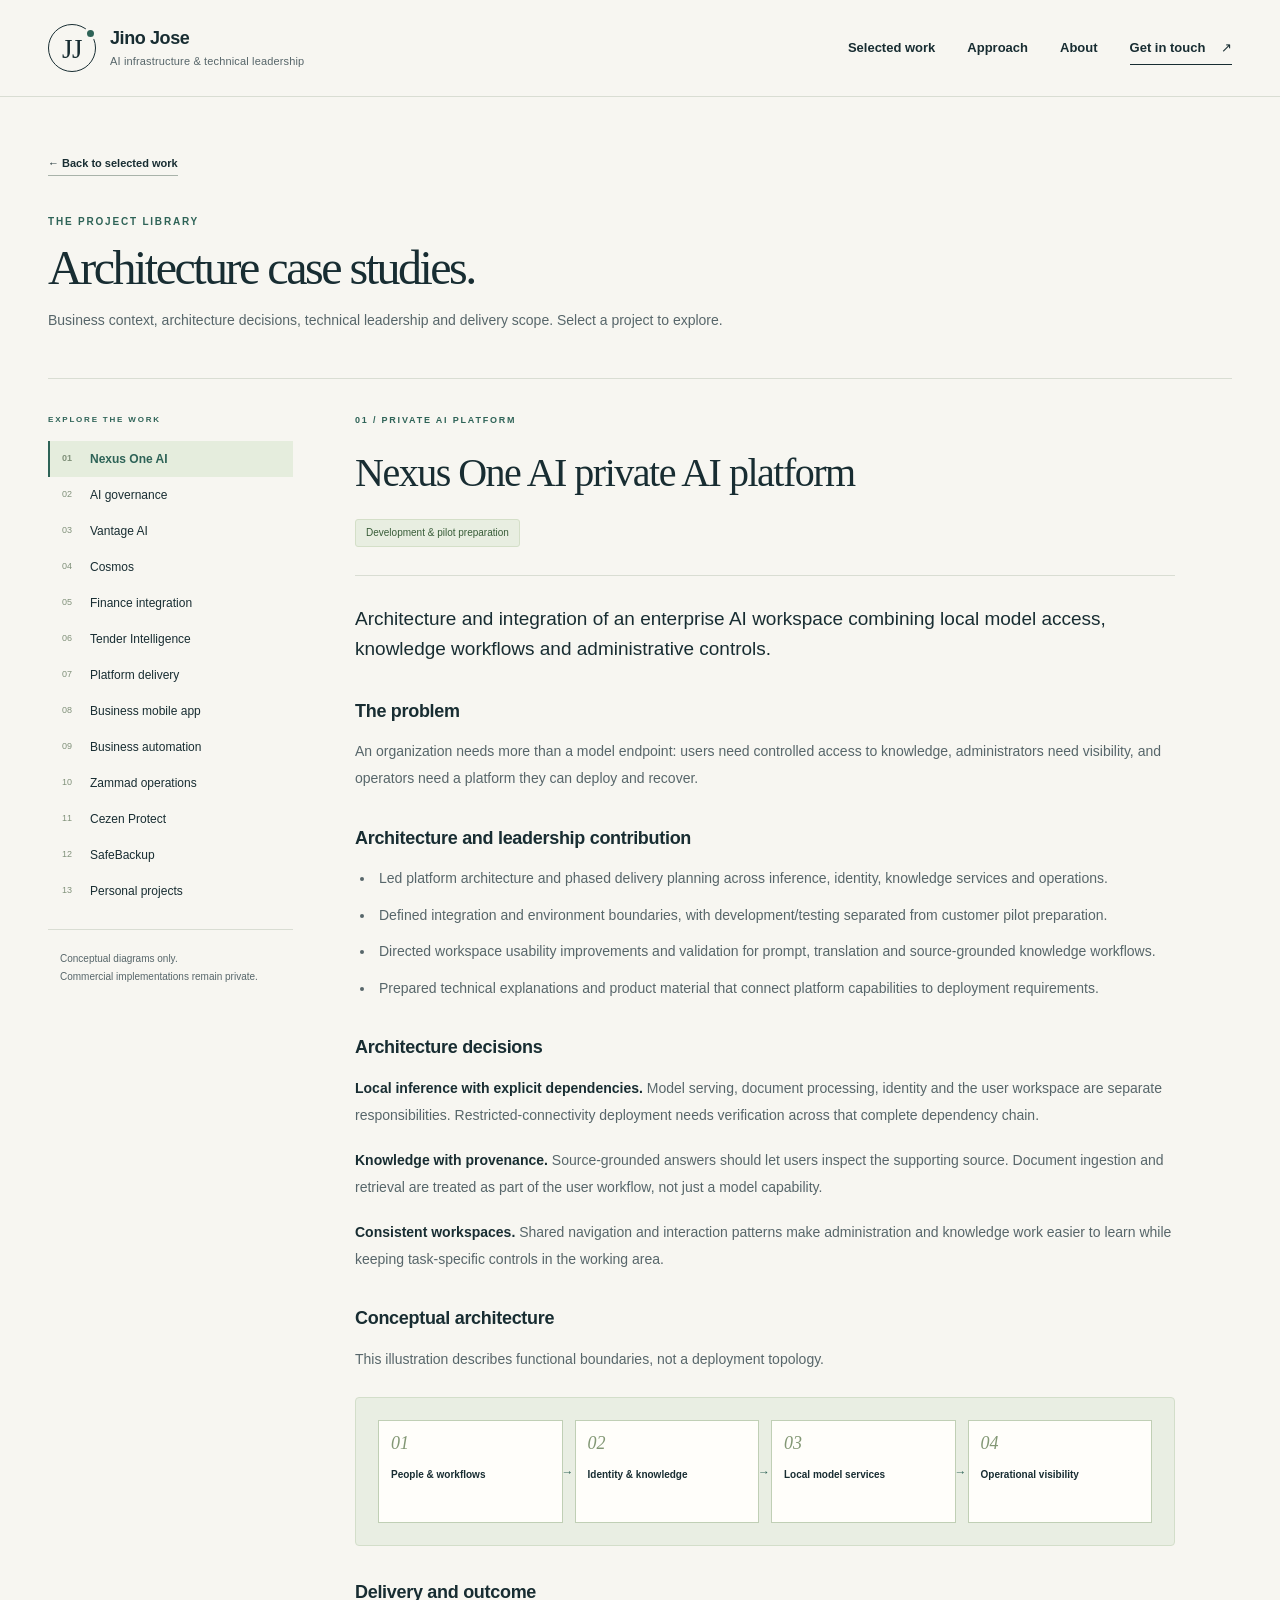
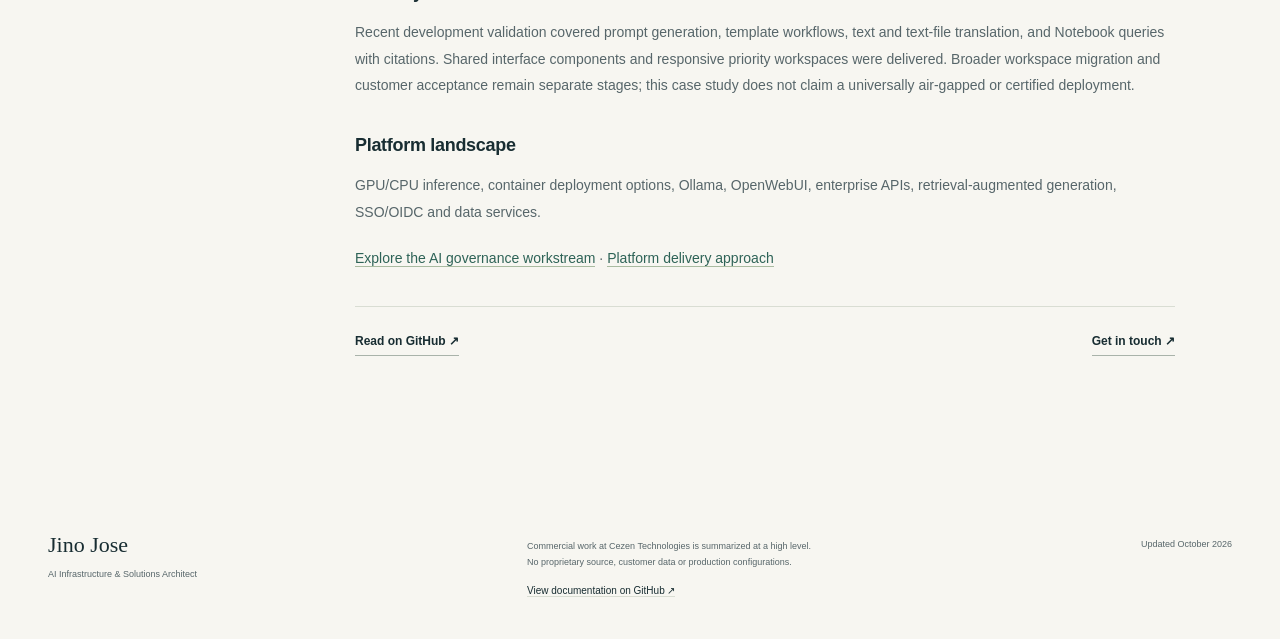
==== commit 5b90d577: "Position portfolio around AI architecture and technical leadership" ====
--- a/case-studies.html
+++ b/case-studies.html
@@ -1 +1 @@
-<!doctype html><html lang="en"><head><meta charset="utf-8"><meta name="viewport" content="width=device-width,initial-scale=1"><title>Case Studies | Jino Jose</title><meta name="description" content="Explore architecture decisions, contributions and delivery outcomes across private AI, governance, network intelligence and enterprise operations."><meta name="theme-color" content="#182d32"><meta property="og:type" content="website"><meta property="og:title" content="Case Studies | Jino Jose"><meta property="og:description" content="Explore architecture decisions, contributions and delivery outcomes across private AI, governance, network intelligence and enterprise operations."><meta property="og:url" content="https://jinoelnino.github.io/technology-project-portfolio/case-studies.html"><meta name="twitter:card" content="summary"><link rel="canonical" href="https://jinoelnino.github.io/technology-project-portfolio/case-studies.html"><link rel="icon" href="favicon.svg" type="image/svg+xml"><link rel="stylesheet" href="styles.css"><script src="app.js" defer></script></head><body><a class="skip" href="#main">Skip to content</a><header class="site-header"><div class="shell nav"><a class="brand" href="index.html" aria-label="Jino Jose, home"><span class="monogram" aria-hidden="true">JJ<span></span></span><span>Jino Jose<small>Architecture &amp; enterprise platforms</small></span></a><button class="menu-toggle" aria-expanded="false" aria-controls="navigation" hidden>Menu <span aria-hidden="true">+</span></button><nav id="navigation" aria-label="Main navigation"><a href="index.html#work" aria-current="page">Selected work</a><a href="index.html#approach">Approach</a><a href="index.html#about">About</a><a class="nav-contact" href="index.html#contact">Get in touch <span aria-hidden="true">↗</span></a></nav></div></header><main id="main" class="shell library"><div class="library-heading"><a class="text-link" href="index.html#work">← Back to selected work</a><p class="eyebrow">THE PROJECT LIBRARY</p><h1>Architecture case studies.</h1><p>System context, decisions and delivery scope. Select a project to explore.</p></div><div class="library-layout"><aside class="study-sidebar"><nav aria-label="Case studies"><p class="eyebrow">EXPLORE THE WORK</p><a href="#nexus-one-ai"><span>01</span>Nexus One AI</a><a href="#ai-governance"><span>02</span>AI governance</a><a href="#vantage-ai"><span>03</span>Vantage AI</a><a href="#cosmos-operations"><span>04</span>Cosmos</a><a href="#finance-integration"><span>05</span>Finance integration</a><a href="#tender-intelligence"><span>06</span>Tender Intelligence</a><a href="#platform-delivery"><span>07</span>Platform delivery</a><a href="#unified-cezen-mobile"><span>08</span>Business mobile app</a><a href="#business-automation"><span>09</span>Business automation</a><a href="#zammad-operations"><span>10</span>Zammad operations</a><a href="#cezen-protect"><span>11</span>Cezen Protect</a><a href="#safebackup"><span>12</span>SafeBackup</a><a href="#personal-projects"><span>13</span>Personal projects</a></nav><p class="sidebar-note">Conceptual diagrams only.<br>Commercial implementations remain private.</p></aside><div class="studies"><article class="study" id="nexus-one-ai" data-title="Nexus One AI"><div class="study-header"><p class="eyebrow">01 / PRIVATE AI PLATFORM</p><h2 tabindex="-1">Nexus One AI private AI platform</h2><span class="study-status">Development &amp; pilot preparation</span></div><div class="study-body"><p>Architecture and integration of an enterprise AI workspace combining local model access, knowledge workflows and administrative controls.</p><h3>The problem</h3><p>An organization needs more than a model endpoint: users need controlled access to knowledge, administrators need visibility, and operators need a platform they can deploy and recover.</p><h3>My contribution</h3><ul><li>Contributed to the platform architecture and phased delivery plan across inference, identity, knowledge services and operations.</li><li>Defined integration and environment boundaries, with development/testing separated from customer pilot preparation.</li><li>Directed workspace usability improvements and validation for prompt, translation and source-grounded knowledge workflows.</li><li>Prepared technical explanations and product material that connect platform capabilities to deployment requirements.</li></ul><h3>Architecture decisions</h3><p><strong>Local inference with explicit dependencies.</strong> Model serving, document processing, identity and the user workspace are separate responsibilities. Restricted-connectivity deployment needs verification across that complete dependency chain.</p><p><strong>Knowledge with provenance.</strong> Source-grounded answers should let users inspect the supporting source. Document ingestion and retrieval are treated as part of the user workflow, not just a model capability.</p><p><strong>Consistent workspaces.</strong> Shared navigation and interaction patterns make administration and knowledge work easier to learn while keeping task-specific controls in the working area.</p><h3>Conceptual architecture</h3><p>This illustration describes functional boundaries, not a deployment topology.</p><div class="study-flow" role="group" aria-label="Conceptual workflow"><div><span>01</span><strong>People &amp; workflows</strong></div><div><span>02</span><strong>Identity &amp; knowledge</strong></div><div><span>03</span><strong>Local model services</strong></div><div><span>04</span><strong>Operational visibility</strong></div></div><h3>Delivery and outcome</h3><p>Recent development validation covered prompt generation, template workflows, text and text-file translation, and Notebook queries with citations. Shared interface components and responsive priority workspaces were delivered. Broader workspace migration and customer acceptance remain separate stages; this case study does not claim a universally air-gapped or certified deployment.</p><h3>Technology context</h3><p>Linux, Docker, Kubernetes, GPU/CPU inference, Ollama, OpenWebUI, Python, REST APIs, retrieval-augmented generation, SSO/OIDC and data services.</p><p><a href="case-studies.html#ai-governance">Explore the AI governance workstream</a> · <a href="case-studies.html#platform-delivery">Platform delivery approach</a></p></div><div class="study-end"><a class="text-link" href="https://github.com/jinoelnino/technology-project-portfolio/blob/main/nexus-one-ai.md">Read on GitHub ↗</a><a class="text-link" href="index.html#contact">Get in touch ↗</a></div></article><article class="study" id="ai-governance" data-title="AI governance"><div class="study-header"><p class="eyebrow">02 / POLICY, REVIEW &amp; TRACEABILITY</p><h2 tabindex="-1">AI governance and operational observability</h2><span class="study-status">Validated development release</span></div><div class="study-body"><p>A focused Nexus One AI workstream connecting policy configuration, independent review, evaluation and operational investigation.</p><h3>The problem</h3><p>Policy controls become difficult to trust when configuration, review, model execution and investigation are disconnected. Operators need to understand both the decision and the evidence behind it.</p><h3>My contribution</h3><ul><li>Shaped the governance workflow from reusable detectors and groups through policy review, testing and investigation.</li><li>Defined the need for traceability between incoming requests, processing jobs, model attempts and inspection decisions.</li><li>Directed operator-facing alert workflows and impact previews using synthetic test cases.</li><li>Used role checks, real workflow completion and responsive UI validation as acceptance criteria.</li></ul><h3>Architecture decisions</h3><p><strong>Review before activation.</strong> Independent review and versioned dependencies make changes easier to assess and explain.</p><p><strong>Separate operational records.</strong> Requests, jobs, model attempts and inspections answer different questions; treating them as one counter would obscure failures and coverage.</p><p><strong>Synthetic policy evaluation.</strong> Before/after comparisons use retained synthetic cases rather than replaying confidential user content. Preview coverage must be stated explicitly.</p><h3>Conceptual architecture</h3><p>This illustration describes functional boundaries, not a deployment topology.</p><div class="study-flow" role="group" aria-label="Conceptual workflow"><div><span>01</span><strong>Configure controls</strong></div><div><span>02</span><strong>Review &amp; test</strong></div><div><span>03</span><strong>Governed execution</strong></div><div><span>04</span><strong>Investigate &amp; respond</strong></div></div><h3>Delivery and outcome</h3><p>Validated workflows include credential lifecycle operations, policy review, saved tests, correlated request investigation, in-app alert assignment and resolution, and policy impact preview. Coverage is bounded to supported application paths. Token accounting is not presented as monetary billing, and controls are not described as compliance certification.</p><h3>Technology context</h3><p>Python services, policy evaluation, role-based access, audit metadata, local model integration, shared web UI components and automated workflow checks.</p><p><a href="case-studies.html#nexus-one-ai">Parent platform: Nexus One AI</a></p></div><div class="study-end"><a class="text-link" href="https://github.com/jinoelnino/technology-project-portfolio/blob/main/ai-governance.md">Read on GitHub ↗</a><a class="text-link" href="index.html#contact">Get in touch ↗</a></div></article><article class="study" id="vantage-ai" data-title="Vantage AI"><div class="study-header"><p class="eyebrow">03 / NETWORK INTELLIGENCE</p><h2 tabindex="-1">Vantage AI network intelligence</h2><span class="study-status">Linux pilot</span></div><div class="study-body"><p>An integrated operational view across network inventory, monitoring, security evidence and local AI-assisted investigation.</p><h3>The problem</h3><p>Operators must reconcile observations from multiple tools. Stale records, inconsistent device identities and ambiguous failures can produce misleading conclusions unless the system preserves context.</p><h3>My contribution</h3><ul><li>Contributed to phased architecture spanning discovery, inventory, endpoint evidence, identity and investigation.</li><li>Defined requirements for source provenance, evidence freshness, site scope and role-aware access.</li><li>Directed reliability work around endpoint reporting, service continuity and recovery verification.</li><li>Developed the investigation approach around supporting evidence, counter-evidence and useful next checks.</li></ul><h3>Architecture decisions</h3><p><strong>Evidence before diagnosis.</strong> A current observation and a historical failure are different facts. The investigation should preserve uncertainty when the available evidence cannot establish a cause.</p><p><strong>Read-only assistance.</strong> The assistant works within caller-authorized evidence. Remediation is a distinct capability requiring separate controls and validation.</p><p><strong>Qualify by platform.</strong> Linux pilot results do not establish native Windows or macOS behavior; each operating system needs its own service and recovery checks.</p><h3>Conceptual architecture</h3><p>This illustration describes functional boundaries, not a deployment topology.</p><div class="study-flow" role="group" aria-label="Conceptual workflow"><div><span>01</span><strong>Monitoring sources</strong></div><div><span>02</span><strong>Scoped evidence</strong></div><div><span>03</span><strong>Read-only assistance</strong></div><div><span>04</span><strong>Operator investigation</strong></div></div><h3>Delivery and outcome</h3><p>The pilot gained structured reporting-cause assessments with evidence, limitations and distinguishing next checks, verified through automated checks and the signed-in interface. Endpoint recovery and service continuity were also exercised in controlled work. Symptom-time correlation, shared-cause analysis and approved remediation remain follow-on work.</p><h3>Technology context</h3><p>React, TypeScript, FastAPI/Python, PostgreSQL, Keycloak, Docker, NetBox, LibreNMS, Wazuh, Grafana, InfluxDB and Ollama.</p></div><div class="study-end"><a class="text-link" href="https://github.com/jinoelnino/technology-project-portfolio/blob/main/vantage-ai.md">Read on GitHub ↗</a><a class="text-link" href="index.html#contact">Get in touch ↗</a></div></article><article class="study" id="cosmos-operations" data-title="Cosmos"><div class="study-header"><p class="eyebrow">04 / ENTERPRISE OPERATIONS</p><h2 tabindex="-1">Cosmos business operations platform</h2><span class="study-status">Deployed workflow improvements</span></div><div class="study-body"><p>Connected workflows across purchasing, finance, vendors, service contracts and management reporting.</p><h3>The problem</h3><p>Business teams need consistent records and clear actions across purchasing, delivery, invoicing, service and finance. Inconsistent identity, permissions or report context can create operational errors.</p><h3>My contribution</h3><ul><li>Translated operational requirements into connected purchasing, vendor, reimbursement, service-contract and reporting workflows.</li><li>Refined role-aware visibility, validation, exports and review experiences.</li><li>Contributed to inventory, bank-guarantee and post-dated-cheque tracking improvements.</li><li>Coordinated accounting integration, release checks, schema-change controls and maintainer documentation.</li></ul><h3>Architecture decisions</h3><p><strong>Record identity across workflows.</strong> A review action must retain the correct supplier, document and business context when moving between views.</p><p><strong>Explicit financial meaning.</strong> Outstanding balances, original purchase amounts and payment status need distinct labels and comparison views.</p><p><strong>Maintainable change.</strong> Documentation, isolated development fixtures and reviewed database changes help a successor understand and operate the platform.</p><h3>Delivery and outcome</h3><p>Recent delivery included consolidated bill review, improved matching context, finance tracking and production-verified report changes. Handover work established reproducible development setup and operational documentation; independent maintainer and staging acceptance remain separate gates.</p><h3>Technology context</h3><p>Python, MySQL, REST APIs, web interfaces, Linux, Docker, Tally integration and report generation.</p><p><a href="case-studies.html#finance-integration">Read the finance integration study</a> · <a href="case-studies.html#platform-delivery">Read the handover study</a></p></div><div class="study-end"><a class="text-link" href="https://github.com/jinoelnino/technology-project-portfolio/blob/main/cosmos-operations.md">Read on GitHub ↗</a><a class="text-link" href="index.html#contact">Get in touch ↗</a></div></article><article class="study" id="finance-integration" data-title="Finance integration"><div class="study-header"><p class="eyebrow">05 / RESILIENT ACCOUNTING DATA</p><h2 tabindex="-1">Resilient accounting integration</h2><span class="study-status">Deployed integration work</span></div><div class="study-body"><p>A Cosmos workstream improving the reliability and interpretability of reports sourced from an external accounting system.</p><h3>The problem</h3><p>A business report can become unusable if every page load depends on a reachable accounting service. A failed refresh must also not replace valid financial information with empty or misleading results.</p><h3>My contribution</h3><ul><li>Defined report behavior when the accounting dependency is slow or unavailable.</li><li>Contributed to validated refresh and saved-snapshot workflows with visible freshness.</li><li>Refined the distinction between outstanding references, purchase values and bill-matching actions.</li><li>Verified representative review flows and report responses after delivery.</li></ul><h3>Architecture decisions</h3><p><strong>Retain the last valid snapshot.</strong> Publish refreshed data only after validation, preserving the previous usable result when refresh fails.</p><p><strong>Show freshness.</strong> A saved report needs a timestamp and status so users understand the age of the data they are reviewing.</p><p><strong>Separate comparison from posting.</strong> Read-only reconciliation and human review should remain distinct from actions that change financial records.</p><h3>Conceptual architecture</h3><p>This illustration describes functional boundaries, not a deployment topology.</p><div class="study-flow" role="group" aria-label="Conceptual workflow"><div><span>01</span><strong>Accounting source</strong></div><div><span>02</span><strong>Validate refresh</strong></div><div><span>03</span><strong>Retain valid snapshot</strong></div><div><span>04</span><strong>Report &amp; review</strong></div></div><h3>Delivery and outcome</h3><p>Reporting gained validated saved-data behavior and clearer review/matching screens. Recent checks exercised failure retention, mappings and report rendering. End-to-end scheduling remains a separate operational check from an individual successful refresh.</p><h3>Technology context</h3><p>Tally integration, Python, MySQL, REST/XML interfaces, snapshot validation and financial reporting.</p><p><a href="case-studies.html#cosmos-operations">Parent platform: Cosmos</a></p></div><div class="study-end"><a class="text-link" href="https://github.com/jinoelnino/technology-project-portfolio/blob/main/finance-integration.md">Read on GitHub ↗</a><a class="text-link" href="index.html#contact">Get in touch ↗</a></div></article><article class="study" id="tender-intelligence" data-title="Tender Intelligence"><div class="study-header"><p class="eyebrow">06 / OPPORTUNITY WORKFLOWS</p><h2 tabindex="-1">Tender Intelligence opportunity workflows</h2><span class="study-status">Deployed platform improvements</span></div><div class="study-body"><p>A platform for tender discovery, qualification, team coordination and opportunity tracking.</p><h3>The problem</h3><p>Opportunity teams need to move from source material to a reviewed decision while preserving ownership, access controls and clear stage progression.</p><h3>My contribution</h3><ul><li>Contributed to opportunity stages, team workflows, data-source integration and operational views.</li><li>Directed a consistent interface refresh and workflow-oriented, searchable help centre.</li><li>Supported identity-provider integration and application-role verification.</li><li>Diagnosed service availability and strengthened restart behavior after an infrastructure restart.</li></ul><h3>Architecture decisions</h3><p><strong>Human review remains explicit.</strong> Extracted information supports qualification; uncertain dates, quantities and eligibility require source verification.</p><p><strong>Identity and authorization are distinct.</strong> Successful SSO must be followed by the correct application membership and role.</p><p><strong>Measure the whole user path.</strong> Frontend, backend and supporting services have independent failure modes. Backend health alone does not establish user access.</p><h3>Delivery and outcome</h3><p>The refreshed frontend and contextual help were deployed. Access provisioning was verified across identity and application state. Service recovery addressed a frontend restart gap and was checked through application and backend health. Internal approval is not represented as submission to an external tender portal.</p><h3>Technology context</h3><p>React, TypeScript, Vite, Tailwind, Python, SQL, APIs, Docker, identity integration and document-processing workflows.</p></div><div class="study-end"><a class="text-link" href="https://github.com/jinoelnino/technology-project-portfolio/blob/main/tender-intelligence.md">Read on GitHub ↗</a><a class="text-link" href="index.html#contact">Get in touch ↗</a></div></article><article class="study" id="platform-delivery" data-title="Platform delivery"><div class="study-header"><p class="eyebrow">07 / RELEASE &amp; HANDOVER</p><h2 tabindex="-1">Platform delivery and maintainer handover</h2><span class="study-status">Environment-specific acceptance</span></div><div class="study-body"><p>Cross-project work translating architecture into repeatable deployment, verification and ongoing ownership.</p><h3>The problem</h3><p>A platform is difficult to sustain if its release depends on one person, undocumented environment state or a successful build alone.</p><h3>My contribution</h3><ul><li>Established distinctions between development, test and customer pilot environments.</li><li>Contributed to release baselines, backup coverage, rollback planning and deployed-artifact verification.</li><li>Prepared maintainers with setup guidance, workflow documentation and reproducible isolated development environments.</li><li>Supported reviewed database migration planning and service-level recovery checks.</li></ul><h3>Architecture decisions</h3><p><strong>Stage acceptance.</strong> Source checks, automated tests, running services, signed-in workflows and business acceptance establish different kinds of evidence.</p><p><strong>Plan recovery alongside release.</strong> Backup and rollback requirements are part of deployment design, with schema compatibility considered before changes.</p><p><strong>Transfer ownership deliberately.</strong> A handover includes an independent walkthrough, integration ownership and practical recovery steps as well as documentation.</p><h3>Delivery and outcome</h3><p>Nexus work included environment separation, recovery and development release verification. Cosmos work produced handover documentation, isolated setup and migration controls. A separate public product-site refresh was deployed and checked. Customer readiness and independent maintainer sign-off are not inferred from those individual results.</p><h3>Technology context</h3><p>Linux, containers, Kubernetes, MySQL, Git, service supervision, backup and restore workflows, HTTPS and operational documentation.</p><p><a href="case-studies.html#nexus-one-ai">Nexus One AI</a> · <a href="case-studies.html#cosmos-operations">Cosmos</a></p></div><div class="study-end"><a class="text-link" href="https://github.com/jinoelnino/technology-project-portfolio/blob/main/platform-delivery.md">Read on GitHub ↗</a><a class="text-link" href="index.html#contact">Get in touch ↗</a></div></article><article class="study" id="unified-cezen-mobile" data-title="Business mobile app"><div class="study-header"><p class="eyebrow">08 / MOBILE INTEGRATION</p><h2 tabindex="-1">Unified business mobile application</h2><span class="study-status">Android integration &amp; testing</span></div><div class="study-body"><p>An Android application bringing selected internal services and workflows into a consolidated mobile experience.</p><h3>The problem</h3><p>Mobile users need coherent navigation and authentication while the underlying services continue to own business rules and data.</p><h3>My contribution</h3><ul><li>Worked on service integration, mobile navigation, branding and authentication requirements.</li><li>Supported the connection between business APIs and mobile workflows.</li><li>Coordinated environment configuration, Android build packaging and device/emulator checks.</li><li>Investigated connectivity and runtime behavior across client and backend boundaries.</li></ul><h3>Architecture decisions</h3><p><strong>Reuse service boundaries.</strong> The mobile client consumes business APIs rather than creating a second independent store of business logic.</p><p><strong>Validate on devices.</strong> A generated application package and a working authenticated device workflow are separate acceptance points.</p><h3>Delivery and outcome</h3><p>Delivery covered Android packaging and integration troubleshooting with selected internal services. iOS expansion was exploratory and is not presented as a delivered release.</p><h3>Technology context</h3><p>React Native, Expo, REST APIs, Android Studio, Gradle, ADB and Linux-hosted services.</p></div><div class="study-end"><a class="text-link" href="https://github.com/jinoelnino/technology-project-portfolio/blob/main/unified-cezen-mobile.md">Read on GitHub ↗</a><a class="text-link" href="index.html#contact">Get in touch ↗</a></div></article><article class="study" id="business-automation" data-title="Business automation"><div class="study-header"><p class="eyebrow">09 / MESSAGING &amp; ORCHESTRATION</p><h2 tabindex="-1">Business automation and communications</h2><span class="study-status">Configured workflows</span></div><div class="study-body"><p>Integration across marketing, messaging, contact management and support workflows.</p><h3>The problem</h3><p>Disconnected campaign, contact and messaging tools create repeated manual work and unclear delivery state.</p><h3>My contribution</h3><ul><li>Designed and configured contact imports, segmentation, campaign and form workflows.</li><li>Connected communication platforms and investigated message delivery behavior.</li><li>Worked on n8n orchestration with delivery checks and controlled retry handling.</li><li>Prepared operating guides and training material; supported collaboration integrations involving Nextcloud and Zoho services.</li></ul><h3>Architecture decisions</h3><p><strong>Retry only eligible failures.</strong> Delivery status should guide retry decisions so successful actions are not repeated unnecessarily.</p><p><strong>Separate orchestration from transport.</strong> Workflow logic, communication delivery and operator support serve different responsibilities and need independent diagnostics.</p><p><strong>Design for the operator.</strong> Configuration, training and recovery guidance are part of a usable integration.</p><h3>Conceptual architecture</h3><p>This illustration describes functional boundaries, not a deployment topology.</p><div class="study-flow" role="group" aria-label="Conceptual workflow"><div><span>01</span><strong>Selected contacts</strong></div><div><span>02</span><strong>Orchestration</strong></div><div><span>03</span><strong>Delivery checks</strong></div><div><span>04</span><strong>Controlled retry</strong></div></div><h3>Delivery and outcome</h3><p>The work produced connected campaign and messaging workflows, delivery troubleshooting and operational guidance. Social publishing support also included service-recovery work. The portfolio does not claim authorship of the underlying communication platforms.</p><h3>Technology context</h3><p>Mautic, n8n, Chatwoot, Twilio, WhatsApp APIs, Zammad, Postiz, Nextcloud, Zoho, webhooks and REST APIs.</p></div><div class="study-end"><a class="text-link" href="https://github.com/jinoelnino/technology-project-portfolio/blob/main/business-automation.md">Read on GitHub ↗</a><a class="text-link" href="index.html#contact">Get in touch ↗</a></div></article><article class="study" id="zammad-operations" data-title="Zammad operations"><div class="study-header"><p class="eyebrow">10 / SERVICE MANAGEMENT</p><h2 tabindex="-1">Service operations with Zammad</h2><span class="study-status">Operational support</span></div><div class="study-body"><p>Operational reliability and integration work for an internal service-management environment.</p><h3>The problem</h3><p>A ticketing application needs reliable email ingestion, appropriate assignment and clear visibility into service failures to support day-to-day operations.</p><h3>My contribution</h3><ul><li>Investigated ticket creation, assignments, tags, permissions and interface issues.</li><li>Introduced recurring checks for service health and email-fetch state.</li><li>Connected observed channel errors and recency to practical recovery steps.</li><li>Supported synchronization and display behavior with business systems.</li></ul><h3>Architecture decisions</h3><p><strong>Monitor the business function.</strong> A running process is insufficient evidence if email is no longer creating tickets.</p><p><strong>Make recovery actionable.</strong> Checks should identify the affected dependency and next step rather than only report a generic outage.</p><h3>Delivery and outcome</h3><p>The work improved operational visibility into ticket ingestion and service state, supported incident troubleshooting and documented recovery actions.</p><h3>Technology context</h3><p>Zammad, Linux, systemd, email channels, API integration and service-health automation.</p></div><div class="study-end"><a class="text-link" href="https://github.com/jinoelnino/technology-project-portfolio/blob/main/zammad-operations.md">Read on GitHub ↗</a><a class="text-link" href="index.html#contact">Get in touch ↗</a></div></article><article class="study" id="cezen-protect" data-title="Cezen Protect"><div class="study-header"><p class="eyebrow">11 / SECURITY PLATFORM INTEGRATION</p><h2 tabindex="-1">Cezen Protect security dashboard</h2><span class="study-status">Platform customization</span></div><div class="study-body"><p>Security dashboard customization and integration work based on established open-source infrastructure.</p><h3>The problem</h3><p>Security tooling needs an operator-facing experience that fits the surrounding environment while respecting the maintenance and attribution requirements of its upstream platform.</p><h3>My contribution</h3><ul><li>Worked within the Cezen Protect dashboard and security-platform project context.</li><li>Contributed to dashboard customization and the surrounding deployment/integration work.</li><li>Considered the separation between the dashboard platform and product-specific user experience.</li></ul><h3>Architecture decisions</h3><p><strong>Extend an existing platform.</strong> The dashboard derives from OpenSearch Dashboards; underlying search and dashboard capabilities are attributed to their upstream contributors.</p><p><strong>Separate customization from product qualification.</strong> A branded interface and integration work do not establish a new detection engine or compliance certification.</p><h3>Delivery and outcome</h3><p>This project demonstrates experience adapting an existing security platform to an enterprise product context. The private implementation is not part of this portfolio.</p><h3>Technology context</h3><p>OpenSearch Dashboards, TypeScript, Docker and the Wazuh security ecosystem.</p></div><div class="study-end"><a class="text-link" href="https://github.com/jinoelnino/technology-project-portfolio/blob/main/cezen-protect.md">Read on GitHub ↗</a><a class="text-link" href="index.html#contact">Get in touch ↗</a></div></article><article class="study" id="safebackup" data-title="SafeBackup"><div class="study-header"><p class="eyebrow">12 / BACKUP EXPERIENCE</p><h2 tabindex="-1">SafeBackup for macOS</h2><span class="study-status">Prototype</span></div><div class="study-body"><p>A backup utility prototype focused on accessible setup, scheduling and recovery guidance.</p><h3>The problem</h3><p>Users need a manageable way to configure backups and understand installation, scheduling and recovery without relying on ad hoc scripts.</p><h3>My contribution</h3><ul><li>Worked on application setup, launcher behavior and installation/uninstallation flows.</li><li>Defined a simple interface and scheduling approach for non-technical users.</li><li>Prepared architecture and operational documentation.</li></ul><h3>Architecture decisions</h3><p><strong>Usability across the lifecycle.</strong> Installation, configuration, scheduling and removal should be understandable parts of one experience.</p><p><strong>Recovery is the purpose.</strong> Backup design needs a recovery workflow; a successful copy alone does not establish a restore guarantee.</p><h3>Delivery and outcome</h3><p>The project produced a prototype direction, supporting packaging work and recovery-oriented documentation. It is presented as a prototype rather than a commercially qualified backup product.</p><h3>Technology context</h3><p>macOS, Python, shell tooling, web interface and scheduled jobs.</p></div><div class="study-end"><a class="text-link" href="https://github.com/jinoelnino/technology-project-portfolio/blob/main/safebackup.md">Read on GitHub ↗</a><a class="text-link" href="index.html#contact">Get in touch ↗</a></div></article><article class="study" id="personal-projects" data-title="Personal projects"><div class="study-header"><p class="eyebrow">13 / TOOLS &amp; ATTRIBUTED LABS</p><h2 tabindex="-1">Personal projects and technical labs</h2><span class="study-status">Personal projects &amp; evaluation</span></div><div class="study-body"><p>Alongside enterprise platform work, I explore local applications, reading experiences, creative tools and civic ideas. The descriptions below summarize project scope; source snapshots and prototypes are not presented as production services.</p><h3>Reading and audio tools</h3><div class="table-wrap"><table><thead><tr><th scope="col">Project</th><th scope="col">Scope</th></tr></thead><tbody><tr><td>LARK Web Reader</td><td>Synchronized audiobook reading for phones and computers</td></tr><tr><td>Desktop Audiobook Reader</td><td>Windows reading interface with synchronized text and highlighting</td></tr><tr><td>Audiobook Workflow</td><td>EPUB and audiobook alignment workflow for synchronized reading files</td></tr></tbody></table></div><p>These related projects explore the relationship between content preparation, synchronization data and the playback experience across devices.</p><h3>Local utilities and creative workflows</h3><div class="table-wrap"><table><thead><tr><th scope="col">Project</th><th scope="col">Scope</th></tr></thead><tbody><tr><td>Artha Finance Control Centre</td><td>Local personal-finance application</td></tr><tr><td>Creative File Hub</td><td>Browsing creative files for design and photography</td></tr><tr><td>Design File Explorer</td><td>File scanning and an HTML-based explorer</td></tr><tr><td>Android Phone Backup</td><td>Windows-based helper for accessible Android files</td></tr><tr><td>Subject Media Crawler</td><td>Web interface for collecting media around a topic</td></tr><tr><td>Immich Review Scanner</td><td>Local GPU-assisted media review utility</td></tr></tbody></table></div><p>These are project and prototype summaries. Private libraries, personal financial records, documents and media collections are excluded.</p><h3>Websites and civic work</h3><ul><li><strong>Studio Se7en and SMC website projects:</strong> website source and presentation work.</li><li><strong><a href="https://github.com/jinoelnino/blueprintforindia">Blueprint for India</a>:</strong> a public civic-improvement project beginning with Bangalore. Bangalore Blueprint is a related planning project.</li><li><strong>Chat app:</strong> an exploratory repository, not presented as a completed commercial product.</li></ul><h3>Open-source learning and evaluation</h3><p>OpenMontage, Inbox Zero and ebook2audiobook are upstream software checkouts/evaluations. Flatris-LAB is a fork used in an Azure DevOps learning context. Their original authors retain credit for the underlying software; repository ownership does not imply original authorship.</p></div><div class="study-end"><a class="text-link" href="https://github.com/jinoelnino/technology-project-portfolio/blob/main/personal-projects.md">Read on GitHub ↗</a><a class="text-link" href="index.html#contact">Get in touch ↗</a></div></article></div></div></main><footer class="shell footer"><div><a class="footer-name" href="index.html">Jino Jose</a><p>AI infrastructure &amp; solutions architecture</p></div><div class="footer-note"><p>Commercial work at Cezen Technologies is summarized at a high level.<br>No proprietary source, customer data or production configurations.</p><a href="https://github.com/jinoelnino/technology-project-portfolio">View documentation on GitHub ↗</a></div><span class="footer-date">Updated October 2026</span></footer></body></html>+<!doctype html><html lang="en"><head><meta charset="utf-8"><meta name="viewport" content="width=device-width,initial-scale=1"><title>Case Studies | Jino Jose</title><meta name="description" content="Explore architecture decisions, contributions and delivery outcomes across private AI, governance, network intelligence and enterprise operations."><meta name="theme-color" content="#182d32"><meta property="og:type" content="website"><meta property="og:title" content="Case Studies | Jino Jose"><meta property="og:description" content="Explore architecture decisions, contributions and delivery outcomes across private AI, governance, network intelligence and enterprise operations."><meta property="og:url" content="https://jinoelnino.github.io/technology-project-portfolio/case-studies.html"><meta name="twitter:card" content="summary"><link rel="canonical" href="https://jinoelnino.github.io/technology-project-portfolio/case-studies.html"><link rel="icon" href="favicon.svg" type="image/svg+xml"><link rel="stylesheet" href="styles.css"><script src="app.js" defer></script></head><body><a class="skip" href="#main">Skip to content</a><header class="site-header"><div class="shell nav"><a class="brand" href="index.html" aria-label="Jino Jose, home"><span class="monogram" aria-hidden="true">JJ<span></span></span><span>Jino Jose<small>AI infrastructure &amp; technical leadership</small></span></a><button class="menu-toggle" aria-expanded="false" aria-controls="navigation" hidden>Menu <span aria-hidden="true">+</span></button><nav id="navigation" aria-label="Main navigation"><a href="index.html#work" aria-current="page">Selected work</a><a href="index.html#approach">Approach</a><a href="index.html#about">About</a><a class="nav-contact" href="index.html#contact">Get in touch <span aria-hidden="true">↗</span></a></nav></div></header><main id="main" class="shell library"><div class="library-heading"><a class="text-link" href="index.html#work">← Back to selected work</a><p class="eyebrow">THE PROJECT LIBRARY</p><h1>Architecture case studies.</h1><p>Business context, architecture decisions, technical leadership and delivery scope. Select a project to explore.</p></div><div class="library-layout"><aside class="study-sidebar"><nav aria-label="Case studies"><p class="eyebrow">EXPLORE THE WORK</p><a href="#nexus-one-ai"><span>01</span>Nexus One AI</a><a href="#ai-governance"><span>02</span>AI governance</a><a href="#vantage-ai"><span>03</span>Vantage AI</a><a href="#cosmos-operations"><span>04</span>Cosmos</a><a href="#finance-integration"><span>05</span>Finance integration</a><a href="#tender-intelligence"><span>06</span>Tender Intelligence</a><a href="#platform-delivery"><span>07</span>Platform delivery</a><a href="#unified-cezen-mobile"><span>08</span>Business mobile app</a><a href="#business-automation"><span>09</span>Business automation</a><a href="#zammad-operations"><span>10</span>Zammad operations</a><a href="#cezen-protect"><span>11</span>Cezen Protect</a><a href="#safebackup"><span>12</span>SafeBackup</a><a href="#personal-projects"><span>13</span>Personal projects</a></nav><p class="sidebar-note">Conceptual diagrams only.<br>Commercial implementations remain private.</p></aside><div class="studies"><article class="study" id="nexus-one-ai" data-title="Nexus One AI"><div class="study-header"><p class="eyebrow">01 / PRIVATE AI PLATFORM</p><h2 tabindex="-1">Nexus One AI private AI platform</h2><span class="study-status">Development &amp; pilot preparation</span></div><div class="study-body"><p>Architecture and integration of an enterprise AI workspace combining local model access, knowledge workflows and administrative controls.</p><h3>The problem</h3><p>An organization needs more than a model endpoint: users need controlled access to knowledge, administrators need visibility, and operators need a platform they can deploy and recover.</p><h3>Architecture and leadership contribution</h3><ul><li>Led platform architecture and phased delivery planning across inference, identity, knowledge services and operations.</li><li>Defined integration and environment boundaries, with development/testing separated from customer pilot preparation.</li><li>Directed workspace usability improvements and validation for prompt, translation and source-grounded knowledge workflows.</li><li>Prepared technical explanations and product material that connect platform capabilities to deployment requirements.</li></ul><h3>Architecture decisions</h3><p><strong>Local inference with explicit dependencies.</strong> Model serving, document processing, identity and the user workspace are separate responsibilities. Restricted-connectivity deployment needs verification across that complete dependency chain.</p><p><strong>Knowledge with provenance.</strong> Source-grounded answers should let users inspect the supporting source. Document ingestion and retrieval are treated as part of the user workflow, not just a model capability.</p><p><strong>Consistent workspaces.</strong> Shared navigation and interaction patterns make administration and knowledge work easier to learn while keeping task-specific controls in the working area.</p><h3>Conceptual architecture</h3><p>This illustration describes functional boundaries, not a deployment topology.</p><div class="study-flow" role="group" aria-label="Conceptual workflow"><div><span>01</span><strong>People &amp; workflows</strong></div><div><span>02</span><strong>Identity &amp; knowledge</strong></div><div><span>03</span><strong>Local model services</strong></div><div><span>04</span><strong>Operational visibility</strong></div></div><h3>Delivery and outcome</h3><p>Recent development validation covered prompt generation, template workflows, text and text-file translation, and Notebook queries with citations. Shared interface components and responsive priority workspaces were delivered. Broader workspace migration and customer acceptance remain separate stages; this case study does not claim a universally air-gapped or certified deployment.</p><h3>Platform landscape</h3><p>GPU/CPU inference, container deployment options, Ollama, OpenWebUI, enterprise APIs, retrieval-augmented generation, SSO/OIDC and data services.</p><p><a href="case-studies.html#ai-governance">Explore the AI governance workstream</a> · <a href="case-studies.html#platform-delivery">Platform delivery approach</a></p></div><div class="study-end"><a class="text-link" href="https://github.com/jinoelnino/technology-project-portfolio/blob/main/nexus-one-ai.md">Read on GitHub ↗</a><a class="text-link" href="index.html#contact">Get in touch ↗</a></div></article><article class="study" id="ai-governance" data-title="AI governance"><div class="study-header"><p class="eyebrow">02 / POLICY, REVIEW &amp; TRACEABILITY</p><h2 tabindex="-1">AI governance and operational observability</h2><span class="study-status">Validated development release</span></div><div class="study-body"><p>A focused Nexus One AI workstream connecting policy configuration, independent review, evaluation and operational investigation.</p><h3>The problem</h3><p>Policy controls become difficult to trust when configuration, review, model execution and investigation are disconnected. Operators need to understand both the decision and the evidence behind it.</p><h3>Architecture and leadership contribution</h3><ul><li>Shaped the governance workflow from reusable detectors and groups through policy review, testing and investigation.</li><li>Defined the need for traceability between incoming requests, processing jobs, model attempts and inspection decisions.</li><li>Directed operator-facing alert workflows and impact previews using synthetic test cases.</li><li>Used role checks, real workflow completion and responsive UI validation as acceptance criteria.</li></ul><h3>Architecture decisions</h3><p><strong>Review before activation.</strong> Independent review and versioned dependencies make changes easier to assess and explain.</p><p><strong>Separate operational records.</strong> Requests, jobs, model attempts and inspections answer different questions; treating them as one counter would obscure failures and coverage.</p><p><strong>Synthetic policy evaluation.</strong> Before/after comparisons use retained synthetic cases rather than replaying confidential user content. Preview coverage must be stated explicitly.</p><h3>Conceptual architecture</h3><p>This illustration describes functional boundaries, not a deployment topology.</p><div class="study-flow" role="group" aria-label="Conceptual workflow"><div><span>01</span><strong>Configure controls</strong></div><div><span>02</span><strong>Review &amp; test</strong></div><div><span>03</span><strong>Governed execution</strong></div><div><span>04</span><strong>Investigate &amp; respond</strong></div></div><h3>Delivery and outcome</h3><p>Validated workflows include credential lifecycle operations, policy review, saved tests, correlated request investigation, in-app alert assignment and resolution, and policy impact preview. Coverage is bounded to supported application paths. Token accounting is not presented as monetary billing, and controls are not described as compliance certification.</p><h3>Platform landscape</h3><p>Policy evaluation, role-based access, audit metadata, local model integration, shared workspace controls and workflow validation.</p><p><a href="case-studies.html#nexus-one-ai">Parent platform: Nexus One AI</a></p></div><div class="study-end"><a class="text-link" href="https://github.com/jinoelnino/technology-project-portfolio/blob/main/ai-governance.md">Read on GitHub ↗</a><a class="text-link" href="index.html#contact">Get in touch ↗</a></div></article><article class="study" id="vantage-ai" data-title="Vantage AI"><div class="study-header"><p class="eyebrow">03 / NETWORK INTELLIGENCE</p><h2 tabindex="-1">Vantage AI network intelligence</h2><span class="study-status">Linux pilot</span></div><div class="study-body"><p>An integrated operational view across network inventory, monitoring, security evidence and local AI-assisted investigation.</p><h3>The problem</h3><p>Operators must reconcile observations from multiple tools. Stale records, inconsistent device identities and ambiguous failures can produce misleading conclusions unless the system preserves context.</p><h3>Architecture and leadership contribution</h3><ul><li>Defined phased architecture spanning discovery, inventory, endpoint evidence, identity and investigation.</li><li>Defined requirements for source provenance, evidence freshness, site scope and role-aware access.</li><li>Directed reliability work around endpoint reporting, service continuity and recovery verification.</li><li>Developed the investigation approach around supporting evidence, counter-evidence and useful next checks.</li></ul><h3>Architecture decisions</h3><p><strong>Evidence before diagnosis.</strong> A current observation and a historical failure are different facts. The investigation should preserve uncertainty when the available evidence cannot establish a cause.</p><p><strong>Read-only assistance.</strong> The assistant works within caller-authorized evidence. Remediation is a distinct capability requiring separate controls and validation.</p><p><strong>Qualify by platform.</strong> Linux pilot results do not establish native Windows or macOS behavior; each operating system needs its own service and recovery checks.</p><h3>Conceptual architecture</h3><p>This illustration describes functional boundaries, not a deployment topology.</p><div class="study-flow" role="group" aria-label="Conceptual workflow"><div><span>01</span><strong>Monitoring sources</strong></div><div><span>02</span><strong>Scoped evidence</strong></div><div><span>03</span><strong>Read-only assistance</strong></div><div><span>04</span><strong>Operator investigation</strong></div></div><h3>Delivery and outcome</h3><p>The pilot gained structured reporting-cause assessments with evidence, limitations and distinguishing next checks, verified through automated checks and the signed-in interface. Endpoint recovery and service continuity were also exercised in controlled work. Symptom-time correlation, shared-cause analysis and approved remediation remain follow-on work.</p><h3>Platform landscape</h3><p>Inventory, monitoring and security integration using NetBox, LibreNMS, Wazuh and Grafana; Keycloak identity, containerized services, data platforms and local inference with Ollama.</p></div><div class="study-end"><a class="text-link" href="https://github.com/jinoelnino/technology-project-portfolio/blob/main/vantage-ai.md">Read on GitHub ↗</a><a class="text-link" href="index.html#contact">Get in touch ↗</a></div></article><article class="study" id="cosmos-operations" data-title="Cosmos"><div class="study-header"><p class="eyebrow">04 / ENTERPRISE OPERATIONS</p><h2 tabindex="-1">Cosmos business operations platform</h2><span class="study-status">Deployed workflow improvements</span></div><div class="study-body"><p>Connected workflows across purchasing, finance, vendors, service contracts and management reporting.</p><h3>The problem</h3><p>Business teams need consistent records and clear actions across purchasing, delivery, invoicing, service and finance. Inconsistent identity, permissions or report context can create operational errors.</p><h3>Architecture and leadership contribution</h3><ul><li>Translated operational requirements into connected purchasing, vendor, reimbursement, service-contract and reporting workflows.</li><li>Refined role-aware visibility, validation, exports and review experiences.</li><li>Contributed to inventory, bank-guarantee and post-dated-cheque tracking improvements.</li><li>Coordinated accounting integration, release checks, schema-change controls and maintainer documentation.</li></ul><h3>Architecture decisions</h3><p><strong>Record identity across workflows.</strong> A review action must retain the correct supplier, document and business context when moving between views.</p><p><strong>Explicit financial meaning.</strong> Outstanding balances, original purchase amounts and payment status need distinct labels and comparison views.</p><p><strong>Maintainable change.</strong> Documentation, isolated development fixtures and reviewed database changes help a successor understand and operate the platform.</p><h3>Delivery and outcome</h3><p>Recent delivery included consolidated bill review, improved matching context, finance tracking and production-verified report changes. Handover work established reproducible development setup and operational documentation; independent maintainer and staging acceptance remain separate gates.</p><h3>Platform landscape</h3><p>MySQL, enterprise APIs, Linux, containers, Tally integration and financial reporting.</p><p><a href="case-studies.html#finance-integration">Read the finance integration study</a> · <a href="case-studies.html#platform-delivery">Read the handover study</a></p></div><div class="study-end"><a class="text-link" href="https://github.com/jinoelnino/technology-project-portfolio/blob/main/cosmos-operations.md">Read on GitHub ↗</a><a class="text-link" href="index.html#contact">Get in touch ↗</a></div></article><article class="study" id="finance-integration" data-title="Finance integration"><div class="study-header"><p class="eyebrow">05 / RESILIENT ACCOUNTING DATA</p><h2 tabindex="-1">Resilient accounting integration</h2><span class="study-status">Deployed integration work</span></div><div class="study-body"><p>A Cosmos workstream improving the reliability and interpretability of reports sourced from an external accounting system.</p><h3>The problem</h3><p>A business report can become unusable if every page load depends on a reachable accounting service. A failed refresh must also not replace valid financial information with empty or misleading results.</p><h3>Architecture and leadership contribution</h3><ul><li>Defined report behavior when the accounting dependency is slow or unavailable.</li><li>Contributed to validated refresh and saved-snapshot workflows with visible freshness.</li><li>Refined the distinction between outstanding references, purchase values and bill-matching actions.</li><li>Verified representative review flows and report responses after delivery.</li></ul><h3>Architecture decisions</h3><p><strong>Retain the last valid snapshot.</strong> Publish refreshed data only after validation, preserving the previous usable result when refresh fails.</p><p><strong>Show freshness.</strong> A saved report needs a timestamp and status so users understand the age of the data they are reviewing.</p><p><strong>Separate comparison from posting.</strong> Read-only reconciliation and human review should remain distinct from actions that change financial records.</p><h3>Conceptual architecture</h3><p>This illustration describes functional boundaries, not a deployment topology.</p><div class="study-flow" role="group" aria-label="Conceptual workflow"><div><span>01</span><strong>Accounting source</strong></div><div><span>02</span><strong>Validate refresh</strong></div><div><span>03</span><strong>Retain valid snapshot</strong></div><div><span>04</span><strong>Report &amp; review</strong></div></div><h3>Delivery and outcome</h3><p>Reporting gained validated saved-data behavior and clearer review/matching screens. Recent checks exercised failure retention, mappings and report rendering. End-to-end scheduling remains a separate operational check from an individual successful refresh.</p><h3>Platform landscape</h3><p>Tally integration, MySQL, REST/XML interfaces, snapshot validation and financial reporting.</p><p><a href="case-studies.html#cosmos-operations">Parent platform: Cosmos</a></p></div><div class="study-end"><a class="text-link" href="https://github.com/jinoelnino/technology-project-portfolio/blob/main/finance-integration.md">Read on GitHub ↗</a><a class="text-link" href="index.html#contact">Get in touch ↗</a></div></article><article class="study" id="tender-intelligence" data-title="Tender Intelligence"><div class="study-header"><p class="eyebrow">06 / OPPORTUNITY WORKFLOWS</p><h2 tabindex="-1">Tender Intelligence opportunity workflows</h2><span class="study-status">Deployed platform improvements</span></div><div class="study-body"><p>A platform for tender discovery, qualification, team coordination and opportunity tracking.</p><h3>The problem</h3><p>Opportunity teams need to move from source material to a reviewed decision while preserving ownership, access controls and clear stage progression.</p><h3>Architecture and leadership contribution</h3><ul><li>Contributed to opportunity stages, team workflows, data-source integration and operational views.</li><li>Directed a consistent interface refresh and workflow-oriented, searchable help centre.</li><li>Supported identity-provider integration and application-role verification.</li><li>Diagnosed service availability and strengthened restart behavior after an infrastructure restart.</li></ul><h3>Architecture decisions</h3><p><strong>Human review remains explicit.</strong> Extracted information supports qualification; uncertain dates, quantities and eligibility require source verification.</p><p><strong>Identity and authorization are distinct.</strong> Successful SSO must be followed by the correct application membership and role.</p><p><strong>Measure the whole user path.</strong> Frontend, backend and supporting services have independent failure modes. Backend health alone does not establish user access.</p><h3>Delivery and outcome</h3><p>The refreshed frontend and contextual help were deployed. Access provisioning was verified across identity and application state. Service recovery addressed a frontend restart gap and was checked through application and backend health. Internal approval is not represented as submission to an external tender portal.</p><h3>Platform landscape</h3><p>Enterprise APIs, data services, containers, identity integration and document-processing workflows.</p></div><div class="study-end"><a class="text-link" href="https://github.com/jinoelnino/technology-project-portfolio/blob/main/tender-intelligence.md">Read on GitHub ↗</a><a class="text-link" href="index.html#contact">Get in touch ↗</a></div></article><article class="study" id="platform-delivery" data-title="Platform delivery"><div class="study-header"><p class="eyebrow">07 / RELEASE &amp; HANDOVER</p><h2 tabindex="-1">Platform delivery and maintainer handover</h2><span class="study-status">Environment-specific acceptance</span></div><div class="study-body"><p>Cross-project work translating architecture into repeatable deployment, verification and ongoing ownership.</p><h3>The problem</h3><p>A platform is difficult to sustain if its release depends on one person, undocumented environment state or a successful build alone.</p><h3>Architecture and leadership contribution</h3><ul><li>Established distinctions between development, test and customer pilot environments.</li><li>Contributed to release baselines, backup coverage, rollback planning and deployed-artifact verification.</li><li>Prepared maintainers with setup guidance, workflow documentation and reproducible isolated development environments.</li><li>Supported reviewed database migration planning and service-level recovery checks.</li></ul><h3>Architecture decisions</h3><p><strong>Stage acceptance.</strong> Source checks, automated tests, running services, signed-in workflows and business acceptance establish different kinds of evidence.</p><p><strong>Plan recovery alongside release.</strong> Backup and rollback requirements are part of deployment design, with schema compatibility considered before changes.</p><p><strong>Transfer ownership deliberately.</strong> A handover includes an independent walkthrough, integration ownership and practical recovery steps as well as documentation.</p><h3>Delivery and outcome</h3><p>Nexus work included environment separation, recovery and development release verification. Cosmos work produced handover documentation, isolated setup and migration controls. A separate public product-site refresh was deployed and checked. Customer readiness and independent maintainer sign-off are not inferred from those individual results.</p><h3>Platform landscape</h3><p>Linux, containers, Kubernetes, MySQL, Git, service supervision, backup and restore workflows, HTTPS and operational documentation.</p><p><a href="case-studies.html#nexus-one-ai">Nexus One AI</a> · <a href="case-studies.html#cosmos-operations">Cosmos</a></p></div><div class="study-end"><a class="text-link" href="https://github.com/jinoelnino/technology-project-portfolio/blob/main/platform-delivery.md">Read on GitHub ↗</a><a class="text-link" href="index.html#contact">Get in touch ↗</a></div></article><article class="study" id="unified-cezen-mobile" data-title="Business mobile app"><div class="study-header"><p class="eyebrow">08 / MOBILE INTEGRATION</p><h2 tabindex="-1">Unified business mobile application</h2><span class="study-status">Android integration &amp; testing</span></div><div class="study-body"><p>An Android application bringing selected internal services and workflows into a consolidated mobile experience.</p><h3>The problem</h3><p>Mobile users need coherent navigation and authentication while the underlying services continue to own business rules and data.</p><h3>Architecture and leadership contribution</h3><ul><li>Worked on service integration, mobile navigation, branding and authentication requirements.</li><li>Supported the connection between business APIs and mobile workflows.</li><li>Coordinated environment configuration, Android build packaging and device/emulator checks.</li><li>Investigated connectivity and runtime behavior across client and backend boundaries.</li></ul><h3>Architecture decisions</h3><p><strong>Reuse service boundaries.</strong> The mobile client consumes business APIs rather than creating a second independent store of business logic.</p><p><strong>Validate on devices.</strong> A generated application package and a working authenticated device workflow are separate acceptance points.</p><h3>Delivery and outcome</h3><p>Delivery covered Android packaging and integration troubleshooting with selected internal services. iOS expansion was exploratory and is not presented as a delivered release.</p><h3>Platform landscape</h3><p>Mobile-to-service integration, enterprise APIs, Android delivery, authentication and Linux-hosted services.</p></div><div class="study-end"><a class="text-link" href="https://github.com/jinoelnino/technology-project-portfolio/blob/main/unified-cezen-mobile.md">Read on GitHub ↗</a><a class="text-link" href="index.html#contact">Get in touch ↗</a></div></article><article class="study" id="business-automation" data-title="Business automation"><div class="study-header"><p class="eyebrow">09 / MESSAGING &amp; ORCHESTRATION</p><h2 tabindex="-1">Business automation and communications</h2><span class="study-status">Configured workflows</span></div><div class="study-body"><p>Integration across marketing, messaging, contact management and support workflows.</p><h3>The problem</h3><p>Disconnected campaign, contact and messaging tools create repeated manual work and unclear delivery state.</p><h3>Architecture and leadership contribution</h3><ul><li>Designed and configured contact imports, segmentation, campaign and form workflows.</li><li>Connected communication platforms and investigated message delivery behavior.</li><li>Worked on n8n orchestration with delivery checks and controlled retry handling.</li><li>Prepared operating guides and training material; supported collaboration integrations involving Nextcloud and Zoho services.</li></ul><h3>Architecture decisions</h3><p><strong>Retry only eligible failures.</strong> Delivery status should guide retry decisions so successful actions are not repeated unnecessarily.</p><p><strong>Separate orchestration from transport.</strong> Workflow logic, communication delivery and operator support serve different responsibilities and need independent diagnostics.</p><p><strong>Design for the operator.</strong> Configuration, training and recovery guidance are part of a usable integration.</p><h3>Conceptual architecture</h3><p>This illustration describes functional boundaries, not a deployment topology.</p><div class="study-flow" role="group" aria-label="Conceptual workflow"><div><span>01</span><strong>Selected contacts</strong></div><div><span>02</span><strong>Orchestration</strong></div><div><span>03</span><strong>Delivery checks</strong></div><div><span>04</span><strong>Controlled retry</strong></div></div><h3>Delivery and outcome</h3><p>The work produced connected campaign and messaging workflows, delivery troubleshooting and operational guidance. Social publishing support also included service-recovery work. The portfolio does not claim authorship of the underlying communication platforms.</p><h3>Platform landscape</h3><p>Mautic, n8n, Chatwoot, Twilio, WhatsApp APIs, Zammad, Postiz, Nextcloud, Zoho, webhooks and REST APIs.</p></div><div class="study-end"><a class="text-link" href="https://github.com/jinoelnino/technology-project-portfolio/blob/main/business-automation.md">Read on GitHub ↗</a><a class="text-link" href="index.html#contact">Get in touch ↗</a></div></article><article class="study" id="zammad-operations" data-title="Zammad operations"><div class="study-header"><p class="eyebrow">10 / SERVICE MANAGEMENT</p><h2 tabindex="-1">Service operations with Zammad</h2><span class="study-status">Operational support</span></div><div class="study-body"><p>Operational reliability and integration work for an internal service-management environment.</p><h3>The problem</h3><p>A ticketing application needs reliable email ingestion, appropriate assignment and clear visibility into service failures to support day-to-day operations.</p><h3>Architecture and leadership contribution</h3><ul><li>Investigated ticket creation, assignments, tags, permissions and interface issues.</li><li>Introduced recurring checks for service health and email-fetch state.</li><li>Connected observed channel errors and recency to practical recovery steps.</li><li>Supported synchronization and display behavior with business systems.</li></ul><h3>Architecture decisions</h3><p><strong>Monitor the business function.</strong> A running process is insufficient evidence if email is no longer creating tickets.</p><p><strong>Make recovery actionable.</strong> Checks should identify the affected dependency and next step rather than only report a generic outage.</p><h3>Delivery and outcome</h3><p>The work improved operational visibility into ticket ingestion and service state, supported incident troubleshooting and documented recovery actions.</p><h3>Platform landscape</h3><p>Zammad, Linux, systemd, email channels, API integration and service-health automation.</p></div><div class="study-end"><a class="text-link" href="https://github.com/jinoelnino/technology-project-portfolio/blob/main/zammad-operations.md">Read on GitHub ↗</a><a class="text-link" href="index.html#contact">Get in touch ↗</a></div></article><article class="study" id="cezen-protect" data-title="Cezen Protect"><div class="study-header"><p class="eyebrow">11 / SECURITY PLATFORM INTEGRATION</p><h2 tabindex="-1">Cezen Protect security dashboard</h2><span class="study-status">Platform customization</span></div><div class="study-body"><p>Security dashboard customization and integration work based on established open-source infrastructure.</p><h3>The problem</h3><p>Security tooling needs an operator-facing experience that fits the surrounding environment while respecting the maintenance and attribution requirements of its upstream platform.</p><h3>Architecture and leadership contribution</h3><ul><li>Worked within the Cezen Protect dashboard and security-platform project context.</li><li>Contributed to dashboard customization and the surrounding deployment/integration work.</li><li>Considered the separation between the dashboard platform and product-specific user experience.</li></ul><h3>Architecture decisions</h3><p><strong>Extend an existing platform.</strong> The dashboard derives from OpenSearch Dashboards; underlying search and dashboard capabilities are attributed to their upstream contributors.</p><p><strong>Separate customization from product qualification.</strong> A branded interface and integration work do not establish a new detection engine or compliance certification.</p><h3>Delivery and outcome</h3><p>This project demonstrates experience adapting an existing security platform to an enterprise product context. The private implementation is not part of this portfolio.</p><h3>Platform landscape</h3><p>OpenSearch Dashboards, containers and the Wazuh security ecosystem.</p></div><div class="study-end"><a class="text-link" href="https://github.com/jinoelnino/technology-project-portfolio/blob/main/cezen-protect.md">Read on GitHub ↗</a><a class="text-link" href="index.html#contact">Get in touch ↗</a></div></article><article class="study" id="safebackup" data-title="SafeBackup"><div class="study-header"><p class="eyebrow">12 / BACKUP EXPERIENCE</p><h2 tabindex="-1">SafeBackup for macOS</h2><span class="study-status">Prototype</span></div><div class="study-body"><p>A backup utility prototype focused on accessible setup, scheduling and recovery guidance.</p><h3>The problem</h3><p>Users need a manageable way to configure backups and understand installation, scheduling and recovery without relying on ad hoc scripts.</p><h3>Architecture and leadership contribution</h3><ul><li>Worked on application setup, launcher behavior and installation/uninstallation flows.</li><li>Defined a simple interface and scheduling approach for non-technical users.</li><li>Prepared architecture and operational documentation.</li></ul><h3>Architecture decisions</h3><p><strong>Usability across the lifecycle.</strong> Installation, configuration, scheduling and removal should be understandable parts of one experience.</p><p><strong>Recovery is the purpose.</strong> Backup design needs a recovery workflow; a successful copy alone does not establish a restore guarantee.</p><h3>Delivery and outcome</h3><p>The project produced a prototype direction, supporting packaging work and recovery-oriented documentation. It is presented as a prototype rather than a commercially qualified backup product.</p><h3>Platform landscape</h3><p>macOS, scheduled backup workflows, recovery validation and a browser-based control interface.</p></div><div class="study-end"><a class="text-link" href="https://github.com/jinoelnino/technology-project-portfolio/blob/main/safebackup.md">Read on GitHub ↗</a><a class="text-link" href="index.html#contact">Get in touch ↗</a></div></article><article class="study" id="personal-projects" data-title="Personal projects"><div class="study-header"><p class="eyebrow">13 / TOOLS &amp; ATTRIBUTED LABS</p><h2 tabindex="-1">Personal projects and technical labs</h2><span class="study-status">Personal projects &amp; evaluation</span></div><div class="study-body"><p>Alongside enterprise platform work, I explore local applications, reading experiences, creative tools and civic ideas. The descriptions below summarize project scope; source snapshots and prototypes are not presented as production services.</p><h3>Reading and audio tools</h3><div class="table-wrap"><table><thead><tr><th scope="col">Project</th><th scope="col">Scope</th></tr></thead><tbody><tr><td>LARK Web Reader</td><td>Synchronized audiobook reading for phones and computers</td></tr><tr><td>Desktop Audiobook Reader</td><td>Windows reading interface with synchronized text and highlighting</td></tr><tr><td>Audiobook Workflow</td><td>EPUB and audiobook alignment workflow for synchronized reading files</td></tr></tbody></table></div><p>These related projects explore the relationship between content preparation, synchronization data and the playback experience across devices.</p><h3>Local utilities and creative workflows</h3><div class="table-wrap"><table><thead><tr><th scope="col">Project</th><th scope="col">Scope</th></tr></thead><tbody><tr><td>Artha Finance Control Centre</td><td>Local personal-finance application</td></tr><tr><td>Creative File Hub</td><td>Browsing creative files for design and photography</td></tr><tr><td>Design File Explorer</td><td>File scanning and an HTML-based explorer</td></tr><tr><td>Android Phone Backup</td><td>Windows-based helper for accessible Android files</td></tr><tr><td>Subject Media Crawler</td><td>Web interface for collecting media around a topic</td></tr><tr><td>Immich Review Scanner</td><td>Local GPU-assisted media review utility</td></tr></tbody></table></div><p>These are project and prototype summaries. Private libraries, personal financial records, documents and media collections are excluded.</p><h3>Websites and civic work</h3><ul><li><strong>Studio Se7en and SMC website projects:</strong> website source and presentation work.</li><li><strong><a href="https://github.com/jinoelnino/blueprintforindia">Blueprint for India</a>:</strong> a public civic-improvement project beginning with Bangalore. Bangalore Blueprint is a related planning project.</li><li><strong>Chat app:</strong> an exploratory repository, not presented as a completed commercial product.</li></ul><h3>Open-source learning and evaluation</h3><p>OpenMontage, Inbox Zero and ebook2audiobook are upstream software checkouts/evaluations. Flatris-LAB is a fork used in an Azure DevOps learning context. Their original authors retain credit for the underlying software; repository ownership does not imply original authorship.</p></div><div class="study-end"><a class="text-link" href="https://github.com/jinoelnino/technology-project-portfolio/blob/main/personal-projects.md">Read on GitHub ↗</a><a class="text-link" href="index.html#contact">Get in touch ↗</a></div></article></div></div></main><footer class="shell footer"><div><a class="footer-name" href="index.html">Jino Jose</a><p>AI Infrastructure &amp; Solutions Architect</p></div><div class="footer-note"><p>Commercial work at Cezen Technologies is summarized at a high level.<br>No proprietary source, customer data or production configurations.</p><a href="https://github.com/jinoelnino/technology-project-portfolio">View documentation on GitHub ↗</a></div><span class="footer-date">Updated October 2026</span></footer></body></html>
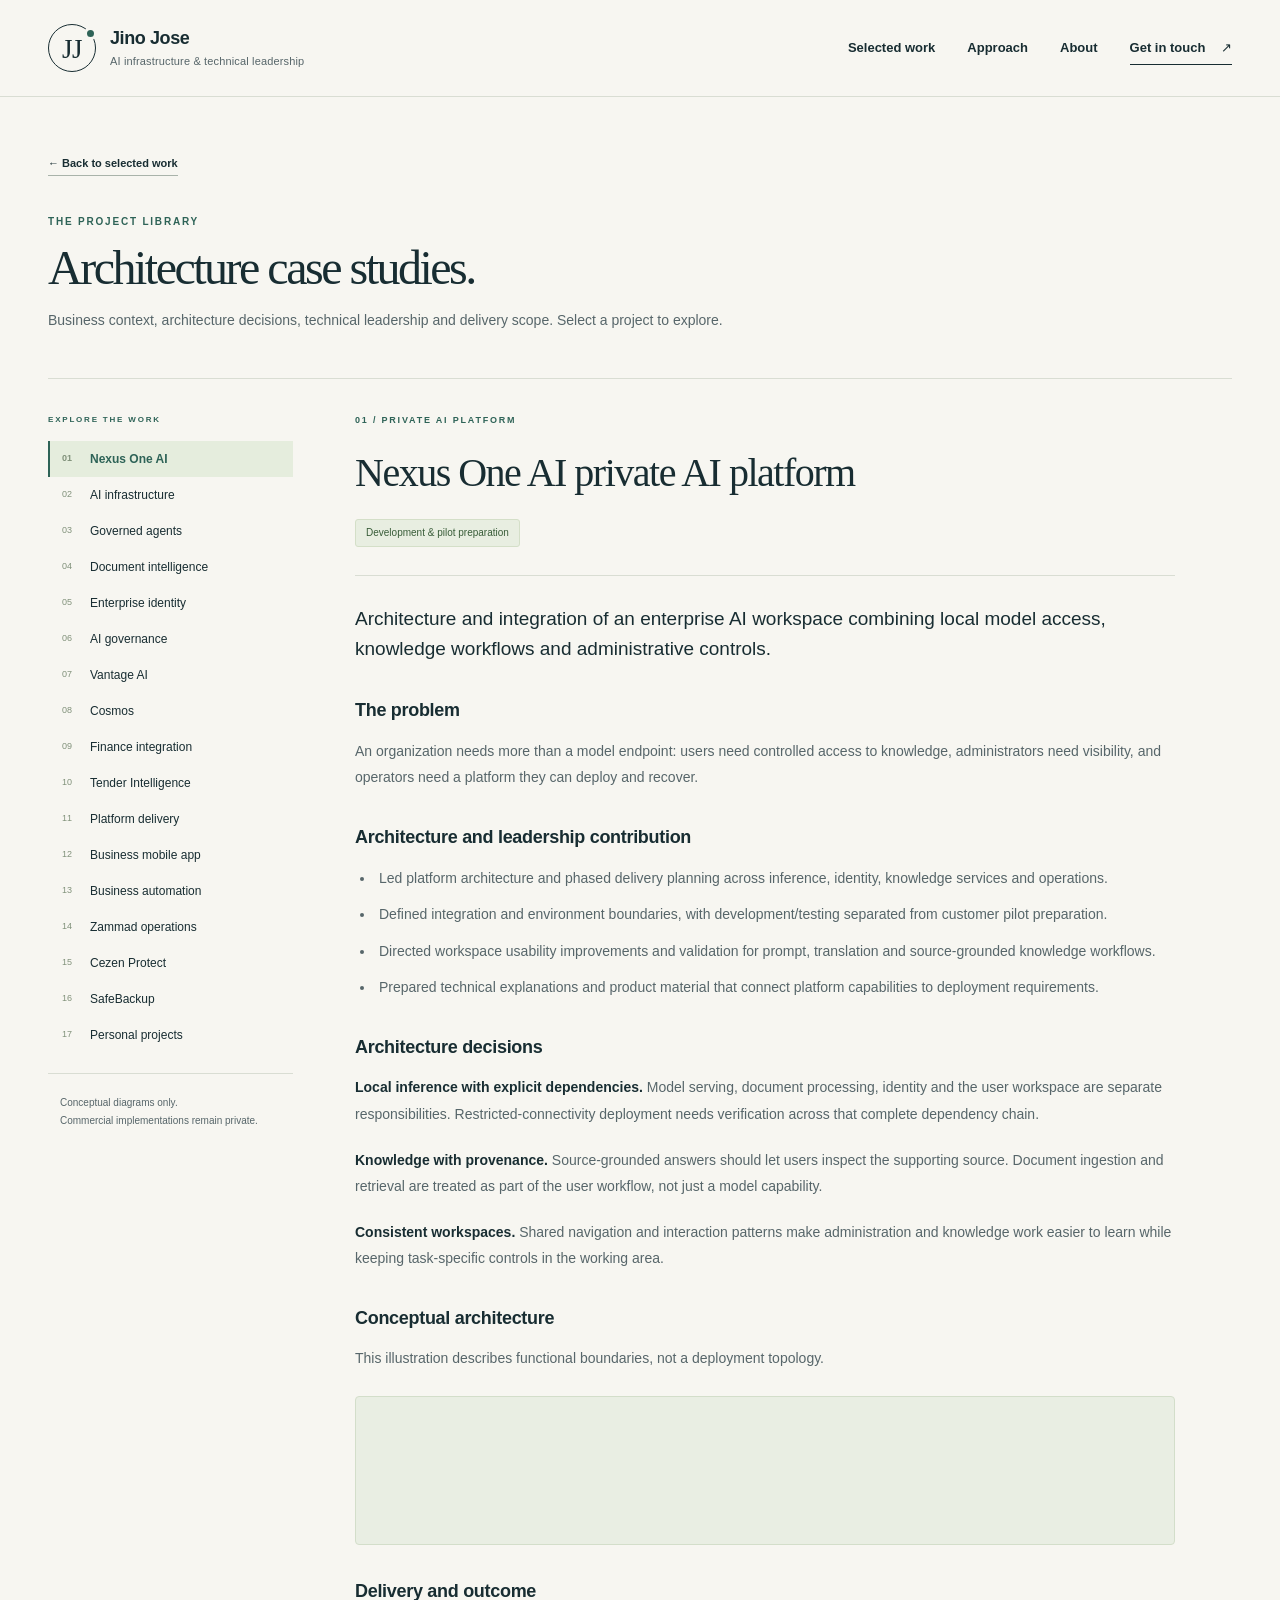
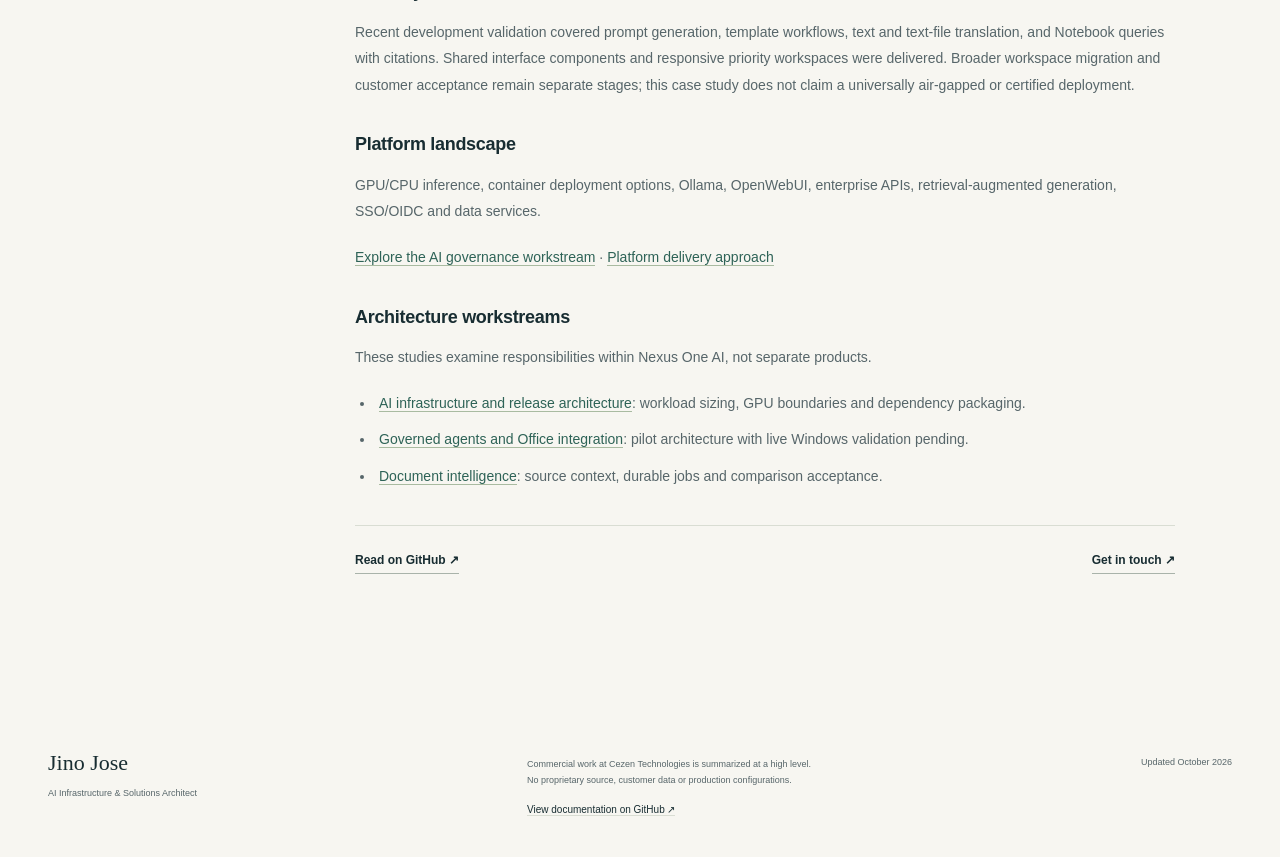
==== commit e2f544fe: "Expand AI architecture and leadership case studies" ====
--- a/case-studies.html
+++ b/case-studies.html
@@ -1 +1 @@
-<!doctype html><html lang="en"><head><meta charset="utf-8"><meta name="viewport" content="width=device-width,initial-scale=1"><title>Case Studies | Jino Jose</title><meta name="description" content="Explore architecture decisions, contributions and delivery outcomes across private AI, governance, network intelligence and enterprise operations."><meta name="theme-color" content="#182d32"><meta property="og:type" content="website"><meta property="og:title" content="Case Studies | Jino Jose"><meta property="og:description" content="Explore architecture decisions, contributions and delivery outcomes across private AI, governance, network intelligence and enterprise operations."><meta property="og:url" content="https://jinoelnino.github.io/technology-project-portfolio/case-studies.html"><meta name="twitter:card" content="summary"><link rel="canonical" href="https://jinoelnino.github.io/technology-project-portfolio/case-studies.html"><link rel="icon" href="favicon.svg" type="image/svg+xml"><link rel="stylesheet" href="styles.css"><script src="app.js" defer></script></head><body><a class="skip" href="#main">Skip to content</a><header class="site-header"><div class="shell nav"><a class="brand" href="index.html" aria-label="Jino Jose, home"><span class="monogram" aria-hidden="true">JJ<span></span></span><span>Jino Jose<small>AI infrastructure &amp; technical leadership</small></span></a><button class="menu-toggle" aria-expanded="false" aria-controls="navigation" hidden>Menu <span aria-hidden="true">+</span></button><nav id="navigation" aria-label="Main navigation"><a href="index.html#work" aria-current="page">Selected work</a><a href="index.html#approach">Approach</a><a href="index.html#about">About</a><a class="nav-contact" href="index.html#contact">Get in touch <span aria-hidden="true">↗</span></a></nav></div></header><main id="main" class="shell library"><div class="library-heading"><a class="text-link" href="index.html#work">← Back to selected work</a><p class="eyebrow">THE PROJECT LIBRARY</p><h1>Architecture case studies.</h1><p>Business context, architecture decisions, technical leadership and delivery scope. Select a project to explore.</p></div><div class="library-layout"><aside class="study-sidebar"><nav aria-label="Case studies"><p class="eyebrow">EXPLORE THE WORK</p><a href="#nexus-one-ai"><span>01</span>Nexus One AI</a><a href="#ai-governance"><span>02</span>AI governance</a><a href="#vantage-ai"><span>03</span>Vantage AI</a><a href="#cosmos-operations"><span>04</span>Cosmos</a><a href="#finance-integration"><span>05</span>Finance integration</a><a href="#tender-intelligence"><span>06</span>Tender Intelligence</a><a href="#platform-delivery"><span>07</span>Platform delivery</a><a href="#unified-cezen-mobile"><span>08</span>Business mobile app</a><a href="#business-automation"><span>09</span>Business automation</a><a href="#zammad-operations"><span>10</span>Zammad operations</a><a href="#cezen-protect"><span>11</span>Cezen Protect</a><a href="#safebackup"><span>12</span>SafeBackup</a><a href="#personal-projects"><span>13</span>Personal projects</a></nav><p class="sidebar-note">Conceptual diagrams only.<br>Commercial implementations remain private.</p></aside><div class="studies"><article class="study" id="nexus-one-ai" data-title="Nexus One AI"><div class="study-header"><p class="eyebrow">01 / PRIVATE AI PLATFORM</p><h2 tabindex="-1">Nexus One AI private AI platform</h2><span class="study-status">Development &amp; pilot preparation</span></div><div class="study-body"><p>Architecture and integration of an enterprise AI workspace combining local model access, knowledge workflows and administrative controls.</p><h3>The problem</h3><p>An organization needs more than a model endpoint: users need controlled access to knowledge, administrators need visibility, and operators need a platform they can deploy and recover.</p><h3>Architecture and leadership contribution</h3><ul><li>Led platform architecture and phased delivery planning across inference, identity, knowledge services and operations.</li><li>Defined integration and environment boundaries, with development/testing separated from customer pilot preparation.</li><li>Directed workspace usability improvements and validation for prompt, translation and source-grounded knowledge workflows.</li><li>Prepared technical explanations and product material that connect platform capabilities to deployment requirements.</li></ul><h3>Architecture decisions</h3><p><strong>Local inference with explicit dependencies.</strong> Model serving, document processing, identity and the user workspace are separate responsibilities. Restricted-connectivity deployment needs verification across that complete dependency chain.</p><p><strong>Knowledge with provenance.</strong> Source-grounded answers should let users inspect the supporting source. Document ingestion and retrieval are treated as part of the user workflow, not just a model capability.</p><p><strong>Consistent workspaces.</strong> Shared navigation and interaction patterns make administration and knowledge work easier to learn while keeping task-specific controls in the working area.</p><h3>Conceptual architecture</h3><p>This illustration describes functional boundaries, not a deployment topology.</p><div class="study-flow" role="group" aria-label="Conceptual workflow"><div><span>01</span><strong>People &amp; workflows</strong></div><div><span>02</span><strong>Identity &amp; knowledge</strong></div><div><span>03</span><strong>Local model services</strong></div><div><span>04</span><strong>Operational visibility</strong></div></div><h3>Delivery and outcome</h3><p>Recent development validation covered prompt generation, template workflows, text and text-file translation, and Notebook queries with citations. Shared interface components and responsive priority workspaces were delivered. Broader workspace migration and customer acceptance remain separate stages; this case study does not claim a universally air-gapped or certified deployment.</p><h3>Platform landscape</h3><p>GPU/CPU inference, container deployment options, Ollama, OpenWebUI, enterprise APIs, retrieval-augmented generation, SSO/OIDC and data services.</p><p><a href="case-studies.html#ai-governance">Explore the AI governance workstream</a> · <a href="case-studies.html#platform-delivery">Platform delivery approach</a></p></div><div class="study-end"><a class="text-link" href="https://github.com/jinoelnino/technology-project-portfolio/blob/main/nexus-one-ai.md">Read on GitHub ↗</a><a class="text-link" href="index.html#contact">Get in touch ↗</a></div></article><article class="study" id="ai-governance" data-title="AI governance"><div class="study-header"><p class="eyebrow">02 / POLICY, REVIEW &amp; TRACEABILITY</p><h2 tabindex="-1">AI governance and operational observability</h2><span class="study-status">Validated development release</span></div><div class="study-body"><p>A focused Nexus One AI workstream connecting policy configuration, independent review, evaluation and operational investigation.</p><h3>The problem</h3><p>Policy controls become difficult to trust when configuration, review, model execution and investigation are disconnected. Operators need to understand both the decision and the evidence behind it.</p><h3>Architecture and leadership contribution</h3><ul><li>Shaped the governance workflow from reusable detectors and groups through policy review, testing and investigation.</li><li>Defined the need for traceability between incoming requests, processing jobs, model attempts and inspection decisions.</li><li>Directed operator-facing alert workflows and impact previews using synthetic test cases.</li><li>Used role checks, real workflow completion and responsive UI validation as acceptance criteria.</li></ul><h3>Architecture decisions</h3><p><strong>Review before activation.</strong> Independent review and versioned dependencies make changes easier to assess and explain.</p><p><strong>Separate operational records.</strong> Requests, jobs, model attempts and inspections answer different questions; treating them as one counter would obscure failures and coverage.</p><p><strong>Synthetic policy evaluation.</strong> Before/after comparisons use retained synthetic cases rather than replaying confidential user content. Preview coverage must be stated explicitly.</p><h3>Conceptual architecture</h3><p>This illustration describes functional boundaries, not a deployment topology.</p><div class="study-flow" role="group" aria-label="Conceptual workflow"><div><span>01</span><strong>Configure controls</strong></div><div><span>02</span><strong>Review &amp; test</strong></div><div><span>03</span><strong>Governed execution</strong></div><div><span>04</span><strong>Investigate &amp; respond</strong></div></div><h3>Delivery and outcome</h3><p>Validated workflows include credential lifecycle operations, policy review, saved tests, correlated request investigation, in-app alert assignment and resolution, and policy impact preview. Coverage is bounded to supported application paths. Token accounting is not presented as monetary billing, and controls are not described as compliance certification.</p><h3>Platform landscape</h3><p>Policy evaluation, role-based access, audit metadata, local model integration, shared workspace controls and workflow validation.</p><p><a href="case-studies.html#nexus-one-ai">Parent platform: Nexus One AI</a></p></div><div class="study-end"><a class="text-link" href="https://github.com/jinoelnino/technology-project-portfolio/blob/main/ai-governance.md">Read on GitHub ↗</a><a class="text-link" href="index.html#contact">Get in touch ↗</a></div></article><article class="study" id="vantage-ai" data-title="Vantage AI"><div class="study-header"><p class="eyebrow">03 / NETWORK INTELLIGENCE</p><h2 tabindex="-1">Vantage AI network intelligence</h2><span class="study-status">Linux pilot</span></div><div class="study-body"><p>An integrated operational view across network inventory, monitoring, security evidence and local AI-assisted investigation.</p><h3>The problem</h3><p>Operators must reconcile observations from multiple tools. Stale records, inconsistent device identities and ambiguous failures can produce misleading conclusions unless the system preserves context.</p><h3>Architecture and leadership contribution</h3><ul><li>Defined phased architecture spanning discovery, inventory, endpoint evidence, identity and investigation.</li><li>Defined requirements for source provenance, evidence freshness, site scope and role-aware access.</li><li>Directed reliability work around endpoint reporting, service continuity and recovery verification.</li><li>Developed the investigation approach around supporting evidence, counter-evidence and useful next checks.</li></ul><h3>Architecture decisions</h3><p><strong>Evidence before diagnosis.</strong> A current observation and a historical failure are different facts. The investigation should preserve uncertainty when the available evidence cannot establish a cause.</p><p><strong>Read-only assistance.</strong> The assistant works within caller-authorized evidence. Remediation is a distinct capability requiring separate controls and validation.</p><p><strong>Qualify by platform.</strong> Linux pilot results do not establish native Windows or macOS behavior; each operating system needs its own service and recovery checks.</p><h3>Conceptual architecture</h3><p>This illustration describes functional boundaries, not a deployment topology.</p><div class="study-flow" role="group" aria-label="Conceptual workflow"><div><span>01</span><strong>Monitoring sources</strong></div><div><span>02</span><strong>Scoped evidence</strong></div><div><span>03</span><strong>Read-only assistance</strong></div><div><span>04</span><strong>Operator investigation</strong></div></div><h3>Delivery and outcome</h3><p>The pilot gained structured reporting-cause assessments with evidence, limitations and distinguishing next checks, verified through automated checks and the signed-in interface. Endpoint recovery and service continuity were also exercised in controlled work. Symptom-time correlation, shared-cause analysis and approved remediation remain follow-on work.</p><h3>Platform landscape</h3><p>Inventory, monitoring and security integration using NetBox, LibreNMS, Wazuh and Grafana; Keycloak identity, containerized services, data platforms and local inference with Ollama.</p></div><div class="study-end"><a class="text-link" href="https://github.com/jinoelnino/technology-project-portfolio/blob/main/vantage-ai.md">Read on GitHub ↗</a><a class="text-link" href="index.html#contact">Get in touch ↗</a></div></article><article class="study" id="cosmos-operations" data-title="Cosmos"><div class="study-header"><p class="eyebrow">04 / ENTERPRISE OPERATIONS</p><h2 tabindex="-1">Cosmos business operations platform</h2><span class="study-status">Deployed workflow improvements</span></div><div class="study-body"><p>Connected workflows across purchasing, finance, vendors, service contracts and management reporting.</p><h3>The problem</h3><p>Business teams need consistent records and clear actions across purchasing, delivery, invoicing, service and finance. Inconsistent identity, permissions or report context can create operational errors.</p><h3>Architecture and leadership contribution</h3><ul><li>Translated operational requirements into connected purchasing, vendor, reimbursement, service-contract and reporting workflows.</li><li>Refined role-aware visibility, validation, exports and review experiences.</li><li>Contributed to inventory, bank-guarantee and post-dated-cheque tracking improvements.</li><li>Coordinated accounting integration, release checks, schema-change controls and maintainer documentation.</li></ul><h3>Architecture decisions</h3><p><strong>Record identity across workflows.</strong> A review action must retain the correct supplier, document and business context when moving between views.</p><p><strong>Explicit financial meaning.</strong> Outstanding balances, original purchase amounts and payment status need distinct labels and comparison views.</p><p><strong>Maintainable change.</strong> Documentation, isolated development fixtures and reviewed database changes help a successor understand and operate the platform.</p><h3>Delivery and outcome</h3><p>Recent delivery included consolidated bill review, improved matching context, finance tracking and production-verified report changes. Handover work established reproducible development setup and operational documentation; independent maintainer and staging acceptance remain separate gates.</p><h3>Platform landscape</h3><p>MySQL, enterprise APIs, Linux, containers, Tally integration and financial reporting.</p><p><a href="case-studies.html#finance-integration">Read the finance integration study</a> · <a href="case-studies.html#platform-delivery">Read the handover study</a></p></div><div class="study-end"><a class="text-link" href="https://github.com/jinoelnino/technology-project-portfolio/blob/main/cosmos-operations.md">Read on GitHub ↗</a><a class="text-link" href="index.html#contact">Get in touch ↗</a></div></article><article class="study" id="finance-integration" data-title="Finance integration"><div class="study-header"><p class="eyebrow">05 / RESILIENT ACCOUNTING DATA</p><h2 tabindex="-1">Resilient accounting integration</h2><span class="study-status">Deployed integration work</span></div><div class="study-body"><p>A Cosmos workstream improving the reliability and interpretability of reports sourced from an external accounting system.</p><h3>The problem</h3><p>A business report can become unusable if every page load depends on a reachable accounting service. A failed refresh must also not replace valid financial information with empty or misleading results.</p><h3>Architecture and leadership contribution</h3><ul><li>Defined report behavior when the accounting dependency is slow or unavailable.</li><li>Contributed to validated refresh and saved-snapshot workflows with visible freshness.</li><li>Refined the distinction between outstanding references, purchase values and bill-matching actions.</li><li>Verified representative review flows and report responses after delivery.</li></ul><h3>Architecture decisions</h3><p><strong>Retain the last valid snapshot.</strong> Publish refreshed data only after validation, preserving the previous usable result when refresh fails.</p><p><strong>Show freshness.</strong> A saved report needs a timestamp and status so users understand the age of the data they are reviewing.</p><p><strong>Separate comparison from posting.</strong> Read-only reconciliation and human review should remain distinct from actions that change financial records.</p><h3>Conceptual architecture</h3><p>This illustration describes functional boundaries, not a deployment topology.</p><div class="study-flow" role="group" aria-label="Conceptual workflow"><div><span>01</span><strong>Accounting source</strong></div><div><span>02</span><strong>Validate refresh</strong></div><div><span>03</span><strong>Retain valid snapshot</strong></div><div><span>04</span><strong>Report &amp; review</strong></div></div><h3>Delivery and outcome</h3><p>Reporting gained validated saved-data behavior and clearer review/matching screens. Recent checks exercised failure retention, mappings and report rendering. End-to-end scheduling remains a separate operational check from an individual successful refresh.</p><h3>Platform landscape</h3><p>Tally integration, MySQL, REST/XML interfaces, snapshot validation and financial reporting.</p><p><a href="case-studies.html#cosmos-operations">Parent platform: Cosmos</a></p></div><div class="study-end"><a class="text-link" href="https://github.com/jinoelnino/technology-project-portfolio/blob/main/finance-integration.md">Read on GitHub ↗</a><a class="text-link" href="index.html#contact">Get in touch ↗</a></div></article><article class="study" id="tender-intelligence" data-title="Tender Intelligence"><div class="study-header"><p class="eyebrow">06 / OPPORTUNITY WORKFLOWS</p><h2 tabindex="-1">Tender Intelligence opportunity workflows</h2><span class="study-status">Deployed platform improvements</span></div><div class="study-body"><p>A platform for tender discovery, qualification, team coordination and opportunity tracking.</p><h3>The problem</h3><p>Opportunity teams need to move from source material to a reviewed decision while preserving ownership, access controls and clear stage progression.</p><h3>Architecture and leadership contribution</h3><ul><li>Contributed to opportunity stages, team workflows, data-source integration and operational views.</li><li>Directed a consistent interface refresh and workflow-oriented, searchable help centre.</li><li>Supported identity-provider integration and application-role verification.</li><li>Diagnosed service availability and strengthened restart behavior after an infrastructure restart.</li></ul><h3>Architecture decisions</h3><p><strong>Human review remains explicit.</strong> Extracted information supports qualification; uncertain dates, quantities and eligibility require source verification.</p><p><strong>Identity and authorization are distinct.</strong> Successful SSO must be followed by the correct application membership and role.</p><p><strong>Measure the whole user path.</strong> Frontend, backend and supporting services have independent failure modes. Backend health alone does not establish user access.</p><h3>Delivery and outcome</h3><p>The refreshed frontend and contextual help were deployed. Access provisioning was verified across identity and application state. Service recovery addressed a frontend restart gap and was checked through application and backend health. Internal approval is not represented as submission to an external tender portal.</p><h3>Platform landscape</h3><p>Enterprise APIs, data services, containers, identity integration and document-processing workflows.</p></div><div class="study-end"><a class="text-link" href="https://github.com/jinoelnino/technology-project-portfolio/blob/main/tender-intelligence.md">Read on GitHub ↗</a><a class="text-link" href="index.html#contact">Get in touch ↗</a></div></article><article class="study" id="platform-delivery" data-title="Platform delivery"><div class="study-header"><p class="eyebrow">07 / RELEASE &amp; HANDOVER</p><h2 tabindex="-1">Platform delivery and maintainer handover</h2><span class="study-status">Environment-specific acceptance</span></div><div class="study-body"><p>Cross-project work translating architecture into repeatable deployment, verification and ongoing ownership.</p><h3>The problem</h3><p>A platform is difficult to sustain if its release depends on one person, undocumented environment state or a successful build alone.</p><h3>Architecture and leadership contribution</h3><ul><li>Established distinctions between development, test and customer pilot environments.</li><li>Contributed to release baselines, backup coverage, rollback planning and deployed-artifact verification.</li><li>Prepared maintainers with setup guidance, workflow documentation and reproducible isolated development environments.</li><li>Supported reviewed database migration planning and service-level recovery checks.</li></ul><h3>Architecture decisions</h3><p><strong>Stage acceptance.</strong> Source checks, automated tests, running services, signed-in workflows and business acceptance establish different kinds of evidence.</p><p><strong>Plan recovery alongside release.</strong> Backup and rollback requirements are part of deployment design, with schema compatibility considered before changes.</p><p><strong>Transfer ownership deliberately.</strong> A handover includes an independent walkthrough, integration ownership and practical recovery steps as well as documentation.</p><h3>Delivery and outcome</h3><p>Nexus work included environment separation, recovery and development release verification. Cosmos work produced handover documentation, isolated setup and migration controls. A separate public product-site refresh was deployed and checked. Customer readiness and independent maintainer sign-off are not inferred from those individual results.</p><h3>Platform landscape</h3><p>Linux, containers, Kubernetes, MySQL, Git, service supervision, backup and restore workflows, HTTPS and operational documentation.</p><p><a href="case-studies.html#nexus-one-ai">Nexus One AI</a> · <a href="case-studies.html#cosmos-operations">Cosmos</a></p></div><div class="study-end"><a class="text-link" href="https://github.com/jinoelnino/technology-project-portfolio/blob/main/platform-delivery.md">Read on GitHub ↗</a><a class="text-link" href="index.html#contact">Get in touch ↗</a></div></article><article class="study" id="unified-cezen-mobile" data-title="Business mobile app"><div class="study-header"><p class="eyebrow">08 / MOBILE INTEGRATION</p><h2 tabindex="-1">Unified business mobile application</h2><span class="study-status">Android integration &amp; testing</span></div><div class="study-body"><p>An Android application bringing selected internal services and workflows into a consolidated mobile experience.</p><h3>The problem</h3><p>Mobile users need coherent navigation and authentication while the underlying services continue to own business rules and data.</p><h3>Architecture and leadership contribution</h3><ul><li>Worked on service integration, mobile navigation, branding and authentication requirements.</li><li>Supported the connection between business APIs and mobile workflows.</li><li>Coordinated environment configuration, Android build packaging and device/emulator checks.</li><li>Investigated connectivity and runtime behavior across client and backend boundaries.</li></ul><h3>Architecture decisions</h3><p><strong>Reuse service boundaries.</strong> The mobile client consumes business APIs rather than creating a second independent store of business logic.</p><p><strong>Validate on devices.</strong> A generated application package and a working authenticated device workflow are separate acceptance points.</p><h3>Delivery and outcome</h3><p>Delivery covered Android packaging and integration troubleshooting with selected internal services. iOS expansion was exploratory and is not presented as a delivered release.</p><h3>Platform landscape</h3><p>Mobile-to-service integration, enterprise APIs, Android delivery, authentication and Linux-hosted services.</p></div><div class="study-end"><a class="text-link" href="https://github.com/jinoelnino/technology-project-portfolio/blob/main/unified-cezen-mobile.md">Read on GitHub ↗</a><a class="text-link" href="index.html#contact">Get in touch ↗</a></div></article><article class="study" id="business-automation" data-title="Business automation"><div class="study-header"><p class="eyebrow">09 / MESSAGING &amp; ORCHESTRATION</p><h2 tabindex="-1">Business automation and communications</h2><span class="study-status">Configured workflows</span></div><div class="study-body"><p>Integration across marketing, messaging, contact management and support workflows.</p><h3>The problem</h3><p>Disconnected campaign, contact and messaging tools create repeated manual work and unclear delivery state.</p><h3>Architecture and leadership contribution</h3><ul><li>Designed and configured contact imports, segmentation, campaign and form workflows.</li><li>Connected communication platforms and investigated message delivery behavior.</li><li>Worked on n8n orchestration with delivery checks and controlled retry handling.</li><li>Prepared operating guides and training material; supported collaboration integrations involving Nextcloud and Zoho services.</li></ul><h3>Architecture decisions</h3><p><strong>Retry only eligible failures.</strong> Delivery status should guide retry decisions so successful actions are not repeated unnecessarily.</p><p><strong>Separate orchestration from transport.</strong> Workflow logic, communication delivery and operator support serve different responsibilities and need independent diagnostics.</p><p><strong>Design for the operator.</strong> Configuration, training and recovery guidance are part of a usable integration.</p><h3>Conceptual architecture</h3><p>This illustration describes functional boundaries, not a deployment topology.</p><div class="study-flow" role="group" aria-label="Conceptual workflow"><div><span>01</span><strong>Selected contacts</strong></div><div><span>02</span><strong>Orchestration</strong></div><div><span>03</span><strong>Delivery checks</strong></div><div><span>04</span><strong>Controlled retry</strong></div></div><h3>Delivery and outcome</h3><p>The work produced connected campaign and messaging workflows, delivery troubleshooting and operational guidance. Social publishing support also included service-recovery work. The portfolio does not claim authorship of the underlying communication platforms.</p><h3>Platform landscape</h3><p>Mautic, n8n, Chatwoot, Twilio, WhatsApp APIs, Zammad, Postiz, Nextcloud, Zoho, webhooks and REST APIs.</p></div><div class="study-end"><a class="text-link" href="https://github.com/jinoelnino/technology-project-portfolio/blob/main/business-automation.md">Read on GitHub ↗</a><a class="text-link" href="index.html#contact">Get in touch ↗</a></div></article><article class="study" id="zammad-operations" data-title="Zammad operations"><div class="study-header"><p class="eyebrow">10 / SERVICE MANAGEMENT</p><h2 tabindex="-1">Service operations with Zammad</h2><span class="study-status">Operational support</span></div><div class="study-body"><p>Operational reliability and integration work for an internal service-management environment.</p><h3>The problem</h3><p>A ticketing application needs reliable email ingestion, appropriate assignment and clear visibility into service failures to support day-to-day operations.</p><h3>Architecture and leadership contribution</h3><ul><li>Investigated ticket creation, assignments, tags, permissions and interface issues.</li><li>Introduced recurring checks for service health and email-fetch state.</li><li>Connected observed channel errors and recency to practical recovery steps.</li><li>Supported synchronization and display behavior with business systems.</li></ul><h3>Architecture decisions</h3><p><strong>Monitor the business function.</strong> A running process is insufficient evidence if email is no longer creating tickets.</p><p><strong>Make recovery actionable.</strong> Checks should identify the affected dependency and next step rather than only report a generic outage.</p><h3>Delivery and outcome</h3><p>The work improved operational visibility into ticket ingestion and service state, supported incident troubleshooting and documented recovery actions.</p><h3>Platform landscape</h3><p>Zammad, Linux, systemd, email channels, API integration and service-health automation.</p></div><div class="study-end"><a class="text-link" href="https://github.com/jinoelnino/technology-project-portfolio/blob/main/zammad-operations.md">Read on GitHub ↗</a><a class="text-link" href="index.html#contact">Get in touch ↗</a></div></article><article class="study" id="cezen-protect" data-title="Cezen Protect"><div class="study-header"><p class="eyebrow">11 / SECURITY PLATFORM INTEGRATION</p><h2 tabindex="-1">Cezen Protect security dashboard</h2><span class="study-status">Platform customization</span></div><div class="study-body"><p>Security dashboard customization and integration work based on established open-source infrastructure.</p><h3>The problem</h3><p>Security tooling needs an operator-facing experience that fits the surrounding environment while respecting the maintenance and attribution requirements of its upstream platform.</p><h3>Architecture and leadership contribution</h3><ul><li>Worked within the Cezen Protect dashboard and security-platform project context.</li><li>Contributed to dashboard customization and the surrounding deployment/integration work.</li><li>Considered the separation between the dashboard platform and product-specific user experience.</li></ul><h3>Architecture decisions</h3><p><strong>Extend an existing platform.</strong> The dashboard derives from OpenSearch Dashboards; underlying search and dashboard capabilities are attributed to their upstream contributors.</p><p><strong>Separate customization from product qualification.</strong> A branded interface and integration work do not establish a new detection engine or compliance certification.</p><h3>Delivery and outcome</h3><p>This project demonstrates experience adapting an existing security platform to an enterprise product context. The private implementation is not part of this portfolio.</p><h3>Platform landscape</h3><p>OpenSearch Dashboards, containers and the Wazuh security ecosystem.</p></div><div class="study-end"><a class="text-link" href="https://github.com/jinoelnino/technology-project-portfolio/blob/main/cezen-protect.md">Read on GitHub ↗</a><a class="text-link" href="index.html#contact">Get in touch ↗</a></div></article><article class="study" id="safebackup" data-title="SafeBackup"><div class="study-header"><p class="eyebrow">12 / BACKUP EXPERIENCE</p><h2 tabindex="-1">SafeBackup for macOS</h2><span class="study-status">Prototype</span></div><div class="study-body"><p>A backup utility prototype focused on accessible setup, scheduling and recovery guidance.</p><h3>The problem</h3><p>Users need a manageable way to configure backups and understand installation, scheduling and recovery without relying on ad hoc scripts.</p><h3>Architecture and leadership contribution</h3><ul><li>Worked on application setup, launcher behavior and installation/uninstallation flows.</li><li>Defined a simple interface and scheduling approach for non-technical users.</li><li>Prepared architecture and operational documentation.</li></ul><h3>Architecture decisions</h3><p><strong>Usability across the lifecycle.</strong> Installation, configuration, scheduling and removal should be understandable parts of one experience.</p><p><strong>Recovery is the purpose.</strong> Backup design needs a recovery workflow; a successful copy alone does not establish a restore guarantee.</p><h3>Delivery and outcome</h3><p>The project produced a prototype direction, supporting packaging work and recovery-oriented documentation. It is presented as a prototype rather than a commercially qualified backup product.</p><h3>Platform landscape</h3><p>macOS, scheduled backup workflows, recovery validation and a browser-based control interface.</p></div><div class="study-end"><a class="text-link" href="https://github.com/jinoelnino/technology-project-portfolio/blob/main/safebackup.md">Read on GitHub ↗</a><a class="text-link" href="index.html#contact">Get in touch ↗</a></div></article><article class="study" id="personal-projects" data-title="Personal projects"><div class="study-header"><p class="eyebrow">13 / TOOLS &amp; ATTRIBUTED LABS</p><h2 tabindex="-1">Personal projects and technical labs</h2><span class="study-status">Personal projects &amp; evaluation</span></div><div class="study-body"><p>Alongside enterprise platform work, I explore local applications, reading experiences, creative tools and civic ideas. The descriptions below summarize project scope; source snapshots and prototypes are not presented as production services.</p><h3>Reading and audio tools</h3><div class="table-wrap"><table><thead><tr><th scope="col">Project</th><th scope="col">Scope</th></tr></thead><tbody><tr><td>LARK Web Reader</td><td>Synchronized audiobook reading for phones and computers</td></tr><tr><td>Desktop Audiobook Reader</td><td>Windows reading interface with synchronized text and highlighting</td></tr><tr><td>Audiobook Workflow</td><td>EPUB and audiobook alignment workflow for synchronized reading files</td></tr></tbody></table></div><p>These related projects explore the relationship between content preparation, synchronization data and the playback experience across devices.</p><h3>Local utilities and creative workflows</h3><div class="table-wrap"><table><thead><tr><th scope="col">Project</th><th scope="col">Scope</th></tr></thead><tbody><tr><td>Artha Finance Control Centre</td><td>Local personal-finance application</td></tr><tr><td>Creative File Hub</td><td>Browsing creative files for design and photography</td></tr><tr><td>Design File Explorer</td><td>File scanning and an HTML-based explorer</td></tr><tr><td>Android Phone Backup</td><td>Windows-based helper for accessible Android files</td></tr><tr><td>Subject Media Crawler</td><td>Web interface for collecting media around a topic</td></tr><tr><td>Immich Review Scanner</td><td>Local GPU-assisted media review utility</td></tr></tbody></table></div><p>These are project and prototype summaries. Private libraries, personal financial records, documents and media collections are excluded.</p><h3>Websites and civic work</h3><ul><li><strong>Studio Se7en and SMC website projects:</strong> website source and presentation work.</li><li><strong><a href="https://github.com/jinoelnino/blueprintforindia">Blueprint for India</a>:</strong> a public civic-improvement project beginning with Bangalore. Bangalore Blueprint is a related planning project.</li><li><strong>Chat app:</strong> an exploratory repository, not presented as a completed commercial product.</li></ul><h3>Open-source learning and evaluation</h3><p>OpenMontage, Inbox Zero and ebook2audiobook are upstream software checkouts/evaluations. Flatris-LAB is a fork used in an Azure DevOps learning context. Their original authors retain credit for the underlying software; repository ownership does not imply original authorship.</p></div><div class="study-end"><a class="text-link" href="https://github.com/jinoelnino/technology-project-portfolio/blob/main/personal-projects.md">Read on GitHub ↗</a><a class="text-link" href="index.html#contact">Get in touch ↗</a></div></article></div></div></main><footer class="shell footer"><div><a class="footer-name" href="index.html">Jino Jose</a><p>AI Infrastructure &amp; Solutions Architect</p></div><div class="footer-note"><p>Commercial work at Cezen Technologies is summarized at a high level.<br>No proprietary source, customer data or production configurations.</p><a href="https://github.com/jinoelnino/technology-project-portfolio">View documentation on GitHub ↗</a></div><span class="footer-date">Updated October 2026</span></footer></body></html>+<!doctype html><html lang="en"><head><meta charset="utf-8"><meta name="viewport" content="width=device-width,initial-scale=1"><title>Case Studies | Jino Jose</title><meta name="description" content="Explore architecture decisions, contributions and delivery outcomes across private AI, governance, network intelligence and enterprise operations."><meta name="theme-color" content="#182d32"><meta property="og:type" content="website"><meta property="og:title" content="Case Studies | Jino Jose"><meta property="og:description" content="Explore architecture decisions, contributions and delivery outcomes across private AI, governance, network intelligence and enterprise operations."><meta property="og:url" content="https://jinoelnino.github.io/technology-project-portfolio/case-studies.html"><meta name="twitter:card" content="summary"><link rel="canonical" href="https://jinoelnino.github.io/technology-project-portfolio/case-studies.html"><link rel="icon" href="favicon.svg" type="image/svg+xml"><link rel="stylesheet" href="styles.css"><script src="app.js" defer></script></head><body><a class="skip" href="#main">Skip to content</a><header class="site-header"><div class="shell nav"><a class="brand" href="index.html" aria-label="Jino Jose, home"><span class="monogram" aria-hidden="true">JJ<span></span></span><span>Jino Jose<small>AI infrastructure &amp; technical leadership</small></span></a><button class="menu-toggle" aria-expanded="false" aria-controls="navigation" hidden>Menu <span aria-hidden="true">+</span></button><nav id="navigation" aria-label="Main navigation"><a href="index.html#work" aria-current="page">Selected work</a><a href="index.html#approach">Approach</a><a href="index.html#about">About</a><a class="nav-contact" href="index.html#contact">Get in touch <span aria-hidden="true">↗</span></a></nav></div></header><main id="main" class="shell library"><div class="library-heading"><a class="text-link" href="index.html#work">← Back to selected work</a><p class="eyebrow">THE PROJECT LIBRARY</p><h1>Architecture case studies.</h1><p>Business context, architecture decisions, technical leadership and delivery scope. Select a project to explore.</p></div><div class="library-layout"><aside class="study-sidebar"><nav aria-label="Case studies"><p class="eyebrow">EXPLORE THE WORK</p><a href="#nexus-one-ai"><span>01</span>Nexus One AI</a><a href="#ai-infrastructure"><span>02</span>AI infrastructure</a><a href="#governed-agents"><span>03</span>Governed agents</a><a href="#document-intelligence"><span>04</span>Document intelligence</a><a href="#enterprise-identity"><span>05</span>Enterprise identity</a><a href="#ai-governance"><span>06</span>AI governance</a><a href="#vantage-ai"><span>07</span>Vantage AI</a><a href="#cosmos-operations"><span>08</span>Cosmos</a><a href="#finance-integration"><span>09</span>Finance integration</a><a href="#tender-intelligence"><span>10</span>Tender Intelligence</a><a href="#platform-delivery"><span>11</span>Platform delivery</a><a href="#unified-cezen-mobile"><span>12</span>Business mobile app</a><a href="#business-automation"><span>13</span>Business automation</a><a href="#zammad-operations"><span>14</span>Zammad operations</a><a href="#cezen-protect"><span>15</span>Cezen Protect</a><a href="#safebackup"><span>16</span>SafeBackup</a><a href="#personal-projects"><span>17</span>Personal projects</a></nav><p class="sidebar-note">Conceptual diagrams only.<br>Commercial implementations remain private.</p></aside><div class="studies"><article class="study" id="nexus-one-ai" data-title="Nexus One AI"><div class="study-header"><p class="eyebrow">01 / PRIVATE AI PLATFORM</p><h2 tabindex="-1">Nexus One AI private AI platform</h2><span class="study-status">Development &amp; pilot preparation</span></div><div class="study-body"><p>Architecture and integration of an enterprise AI workspace combining local model access, knowledge workflows and administrative controls.</p><h3>The problem</h3><p>An organization needs more than a model endpoint: users need controlled access to knowledge, administrators need visibility, and operators need a platform they can deploy and recover.</p><h3>Architecture and leadership contribution</h3><ul><li>Led platform architecture and phased delivery planning across inference, identity, knowledge services and operations.</li><li>Defined integration and environment boundaries, with development/testing separated from customer pilot preparation.</li><li>Directed workspace usability improvements and validation for prompt, translation and source-grounded knowledge workflows.</li><li>Prepared technical explanations and product material that connect platform capabilities to deployment requirements.</li></ul><h3>Architecture decisions</h3><p><strong>Local inference with explicit dependencies.</strong> Model serving, document processing, identity and the user workspace are separate responsibilities. Restricted-connectivity deployment needs verification across that complete dependency chain.</p><p><strong>Knowledge with provenance.</strong> Source-grounded answers should let users inspect the supporting source. Document ingestion and retrieval are treated as part of the user workflow, not just a model capability.</p><p><strong>Consistent workspaces.</strong> Shared navigation and interaction patterns make administration and knowledge work easier to learn while keeping task-specific controls in the working area.</p><h3>Conceptual architecture</h3><p>This illustration describes functional boundaries, not a deployment topology.</p><div class="study-flow" role="group" aria-label="Conceptual workflow"><div><span>01</span><strong>People &amp; workflows</strong></div><div><span>02</span><strong>Identity &amp; knowledge</strong></div><div><span>03</span><strong>Local model services</strong></div><div><span>04</span><strong>Operational visibility</strong></div></div><h3>Delivery and outcome</h3><p>Recent development validation covered prompt generation, template workflows, text and text-file translation, and Notebook queries with citations. Shared interface components and responsive priority workspaces were delivered. Broader workspace migration and customer acceptance remain separate stages; this case study does not claim a universally air-gapped or certified deployment.</p><h3>Platform landscape</h3><p>GPU/CPU inference, container deployment options, Ollama, OpenWebUI, enterprise APIs, retrieval-augmented generation, SSO/OIDC and data services.</p><p><a href="case-studies.html#ai-governance">Explore the AI governance workstream</a> · <a href="case-studies.html#platform-delivery">Platform delivery approach</a></p><h3>Architecture workstreams</h3><p>These studies examine responsibilities within Nexus One AI, not separate products.</p><ul><li><a href="case-studies.html#ai-infrastructure">AI infrastructure and release architecture</a>: workload sizing, GPU boundaries and dependency packaging.</li><li><a href="case-studies.html#governed-agents">Governed agents and Office integration</a>: pilot architecture with live Windows validation pending.</li><li><a href="case-studies.html#document-intelligence">Document intelligence</a>: source context, durable jobs and comparison acceptance.</li></ul></div><div class="study-end"><a class="text-link" href="https://github.com/jinoelnino/technology-project-portfolio/blob/main/nexus-one-ai.md">Read on GitHub ↗</a><a class="text-link" href="index.html#contact">Get in touch ↗</a></div></article><article class="study" id="ai-infrastructure" data-title="AI infrastructure"><div class="study-header"><p class="eyebrow">02 / GPU &amp; RELEASE ARCHITECTURE</p><h2 tabindex="-1">Private AI infrastructure and release architecture</h2><span class="study-status">Development validation · offline qualification pending</span></div><div class="study-body"><p>A Nexus One AI workstream connecting workload requirements, GPU inference and maintainable deployment choices.</p><h3>The architecture challenge</h3><p>A local model endpoint is only one part of a private AI platform. Compute capacity, runtime dependencies, identity, knowledge services and recovery must form a supportable system.</p><h3>Architecture and leadership contribution</h3><ul><li>Translated workload and deployment requirements into boundaries between the user platform, data services and GPU inference.</li><li>Evaluated GPU capacity through model memory, context and throughput assumptions, separating baseline demand from resilience and growth capacity.</li><li>Guided runtime compatibility and operational validation across GPU drivers, containers and model services.</li><li>Shaped release planning around dependency coverage, environment separation, recovery and acceptance evidence.</li></ul><h3>Key decisions and tradeoffs</h3><p><strong>Separate inference from the workspace.</strong> An explicit GPU-worker boundary allows capacity and runtime choices to evolve without making every platform service depend on the same host lifecycle.</p><p><strong>Size for the workload.</strong> Model fit alone does not establish useful concurrency or latency. Capacity decisions need stated assumptions and validation against the intended workflow.</p><p><strong>Separate installation from capability payloads.</strong> Base installation, model content and runtime dependencies have different size and update characteristics. Release planning considers packaging, provenance and recovery together.</p><h3>Delivery evidence and remaining work</h3><p>Development work included GPU visibility, container access and inference-service validation. Installer and capability-package work established design and acceptance requirements. These results do not establish a universally air-gapped deployment or a fully qualified offline distribution.</p><p><strong>Pending:</strong> End-to-end offline release qualification and customer-specific acceptance must be established for the exact release and environment.</p><p><a href="case-studies.html#nexus-one-ai">Parent platform</a> · <a href="case-studies.html#platform-delivery">Release and handover</a></p></div><div class="study-end"><a class="text-link" href="https://github.com/jinoelnino/technology-project-portfolio/blob/main/ai-infrastructure.md">Read on GitHub ↗</a><a class="text-link" href="index.html#contact">Get in touch ↗</a></div></article><article class="study" id="governed-agents" data-title="Governed agents"><div class="study-header"><p class="eyebrow">03 / AGENT &amp; OFFICE INTEGRATION</p><h2 tabindex="-1">Governed agents and Office integration</h2><span class="study-status">Pilot · live Windows validation pending</span></div><div class="study-body"><p>A Nexus One AI workstream exploring how local AI assistance can support document work through controlled actions and explicit user review.</p><h3>The architecture challenge</h3><p>Moving from an answer to an action introduces new responsibilities: which context the agent may use, what it can change, how a person reviews the result and how failures are surfaced.</p><h3>Architecture and leadership contribution</h3><ul><li>Shaped an on-premises agent approach around model services, tool boundaries, identity and the user workspace.</li><li>Directed document-assistance work toward reviewable changes and clear user control.</li><li>Coordinated the Office integration pilot and distinguished packaging checks from authenticated application acceptance.</li><li>Set a staged validation approach covering connectivity, identity, document operations and operator-visible outcomes.</li></ul><h3>Key decisions and tradeoffs</h3><p><strong>Make action boundaries explicit.</strong> A useful response and permission to change a document are different decisions. Review and authorization belong in the workflow.</p><p><strong>Preserve user control.</strong> Proposed edits should be inspectable before application, with a clear distinction between generation and accepted changes.</p><p><strong>Validate in the real host application.</strong> A signed build or reachable agent page is necessary evidence, but it does not prove sign-in, generation and editing work inside Office.</p><h3>Delivery evidence and remaining work</h3><p>The Word pilot built successfully and its existing signatures were verified. The reviewed work record did not complete live Windows Office validation.</p><p><strong>Pending:</strong> Live sign-in and document-operation checks in the intended Windows Office environment. This is a pilot, not a claim of a production-qualified autonomous agent or a completed cross-application rollout.</p><p><a href="case-studies.html#nexus-one-ai">Parent platform</a> · <a href="case-studies.html#ai-governance">AI governance</a></p></div><div class="study-end"><a class="text-link" href="https://github.com/jinoelnino/technology-project-portfolio/blob/main/governed-agents.md">Read on GitHub ↗</a><a class="text-link" href="index.html#contact">Get in touch ↗</a></div></article><article class="study" id="document-intelligence" data-title="Document intelligence"><div class="study-header"><p class="eyebrow">04 / KNOWLEDGE &amp; DOCUMENT WORKFLOWS</p><h2 tabindex="-1">Document intelligence and knowledge architecture</h2><span class="study-status">Selected acceptance · authorization follow-up pending</span></div><div class="study-body"><p>A Nexus One AI workstream spanning document ingestion, digitization, comparison and source-grounded knowledge workflows.</p><h3>The architecture challenge</h3><p>Documents need more than extraction. Users must understand processing state, inspect the original source, review uncertain results and return to completed work without losing context.</p><h3>Architecture and leadership contribution</h3><ul><li>Shaped document workflows around source provenance, processing state and human review.</li><li>Guided durable batch-job work so long-running processing could be tracked independently of a single page visit.</li><li>Directed comparison and knowledge-workspace acceptance around persisted results, reopening and traceable source context.</li><li>Separated functional workflow validation from broader authorization and deployment qualification.</li></ul><h3>Key decisions and tradeoffs</h3><p><strong>Keep the source inspectable.</strong> Extracted text and model-generated interpretation serve different purposes. The original document remains the reference for review.</p><p><strong>Represent processing explicitly.</strong> Queued, running, failed and completed work need understandable states and recovery paths.</p><p><strong>Persist outcomes.</strong> Comparison history and direct reopening make the result part of an ongoing workflow rather than a transient response.</p><h3>Delivery evidence and remaining work</h3><p>Selected development workflows covered source-grounded queries and document comparison. Comparison acceptance included changed and identical documents, persisted history and direct reopening. OCR and batch processing remain bounded to the workflows validated in their respective development stages.</p><p><strong>Pending:</strong> A deferred cross-owner authorization-parity check remained in the comparison acceptance record. These results do not establish deployment-level multi-tenancy or universal extraction accuracy.</p><p><a href="case-studies.html#nexus-one-ai">Parent platform</a> · <a href="case-studies.html#ai-governance">Governance and review</a></p></div><div class="study-end"><a class="text-link" href="https://github.com/jinoelnino/technology-project-portfolio/blob/main/document-intelligence.md">Read on GitHub ↗</a><a class="text-link" href="index.html#contact">Get in touch ↗</a></div></article><article class="study" id="enterprise-identity" data-title="Enterprise identity"><div class="study-header"><p class="eyebrow">05 / SSO &amp; COLLABORATION</p><h2 tabindex="-1">Enterprise identity and collaboration integration</h2><span class="study-status">Selected integrations · broader sync pending</span></div><div class="study-body"><p>Integration work connecting mobile access, service authentication and calendar-backed collaboration while preserving the responsibilities of each platform.</p><h3>The architecture challenge</h3><p>A consolidated user experience can span several systems, each with its own sessions, permissions and records. Coherent navigation should not hide those ownership boundaries.</p><h3>Architecture and leadership contribution</h3><ul><li>Guided Nextcloud-based SSO and the authenticated mobile path into Zammad.</li><li>Refined session continuity and mobile navigation so users could enter the intended service without a redundant login layer.</li><li>Supported business API integration and the relationship between Zoho calendar events and meeting records.</li><li>Distinguished working integration paths from proposed conflict handling and synchronization improvements.</li></ul><h3>Key decisions and tradeoffs</h3><p><strong>Keep identity and application permissions distinct.</strong> Successful sign-in does not by itself establish the user&#x27;s role or access inside a connected application.</p><p><strong>Reuse service ownership.</strong> The mobile application coordinates access while business systems retain responsibility for records and business rules.</p><p><strong>Make synchronization state visible.</strong> Linked events, meetings and independent records need understandable relationships before automatic matching or conflict resolution can be trusted.</p><h3>Delivery evidence and remaining work</h3><p>The Android integration work established a direct in-app Zammad SSO path with session persistence and mobile presentation. Calendar and meeting integration progressed to linked workflows; richer synchronization and conflict-handling behavior remained follow-on work.</p><p><strong>Pending:</strong> Broader synchronization acceptance and any iOS rollout. This is not a claim of universal SSO across every service.</p><p><a href="case-studies.html#unified-cezen-mobile">Mobile application</a> · <a href="case-studies.html#business-automation">Business integration</a></p></div><div class="study-end"><a class="text-link" href="https://github.com/jinoelnino/technology-project-portfolio/blob/main/enterprise-identity.md">Read on GitHub ↗</a><a class="text-link" href="index.html#contact">Get in touch ↗</a></div></article><article class="study" id="ai-governance" data-title="AI governance"><div class="study-header"><p class="eyebrow">06 / POLICY, REVIEW &amp; TRACEABILITY</p><h2 tabindex="-1">AI governance and operational observability</h2><span class="study-status">Validated development release</span></div><div class="study-body"><p>A focused Nexus One AI workstream connecting policy configuration, independent review, evaluation and operational investigation.</p><h3>The problem</h3><p>Policy controls become difficult to trust when configuration, review, model execution and investigation are disconnected. Operators need to understand both the decision and the evidence behind it.</p><h3>Architecture and leadership contribution</h3><ul><li>Shaped the governance workflow from reusable detectors and groups through policy review, testing and investigation.</li><li>Defined the need for traceability between incoming requests, processing jobs, model attempts and inspection decisions.</li><li>Directed operator-facing alert workflows and impact previews using synthetic test cases.</li><li>Used role checks, real workflow completion and responsive UI validation as acceptance criteria.</li></ul><h3>Architecture decisions</h3><p><strong>Review before activation.</strong> Independent review and versioned dependencies make changes easier to assess and explain.</p><p><strong>Separate operational records.</strong> Requests, jobs, model attempts and inspections answer different questions; treating them as one counter would obscure failures and coverage.</p><p><strong>Synthetic policy evaluation.</strong> Before/after comparisons use retained synthetic cases rather than replaying confidential user content. Preview coverage must be stated explicitly.</p><h3>Conceptual architecture</h3><p>This illustration describes functional boundaries, not a deployment topology.</p><div class="study-flow" role="group" aria-label="Conceptual workflow"><div><span>01</span><strong>Configure controls</strong></div><div><span>02</span><strong>Review &amp; test</strong></div><div><span>03</span><strong>Governed execution</strong></div><div><span>04</span><strong>Investigate &amp; respond</strong></div></div><h3>Delivery and outcome</h3><p>Validated workflows include credential lifecycle operations, policy review, saved tests, correlated request investigation, in-app alert assignment and resolution, and policy impact preview. Coverage is bounded to supported application paths. Token accounting is not presented as monetary billing, and controls are not described as compliance certification.</p><h3>Platform landscape</h3><p>Policy evaluation, role-based access, audit metadata, local model integration, shared workspace controls and workflow validation.</p><p><a href="case-studies.html#nexus-one-ai">Parent platform: Nexus One AI</a></p></div><div class="study-end"><a class="text-link" href="https://github.com/jinoelnino/technology-project-portfolio/blob/main/ai-governance.md">Read on GitHub ↗</a><a class="text-link" href="index.html#contact">Get in touch ↗</a></div></article><article class="study" id="vantage-ai" data-title="Vantage AI"><div class="study-header"><p class="eyebrow">07 / NETWORK INTELLIGENCE</p><h2 tabindex="-1">Vantage AI network intelligence</h2><span class="study-status">Linux pilot</span></div><div class="study-body"><p>An integrated operational view across network inventory, monitoring, security evidence and local AI-assisted investigation.</p><h3>The problem</h3><p>Operators must reconcile observations from multiple tools. Stale records, inconsistent device identities and ambiguous failures can produce misleading conclusions unless the system preserves context.</p><h3>Architecture and leadership contribution</h3><ul><li>Defined phased architecture spanning discovery, inventory, endpoint evidence, identity and investigation.</li><li>Defined requirements for source provenance, evidence freshness, site scope and role-aware access.</li><li>Directed reliability work around endpoint reporting, service continuity and recovery verification.</li><li>Developed the investigation approach around supporting evidence, counter-evidence and useful next checks.</li></ul><h3>Architecture decisions</h3><p><strong>Evidence before diagnosis.</strong> A current observation and a historical failure are different facts. The investigation should preserve uncertainty when the available evidence cannot establish a cause.</p><p><strong>Read-only assistance.</strong> The assistant works within caller-authorized evidence. Remediation is a distinct capability requiring separate controls and validation.</p><p><strong>Qualify by platform.</strong> Linux pilot results do not establish native Windows or macOS behavior; each operating system needs its own service and recovery checks.</p><h3>Conceptual architecture</h3><p>This illustration describes functional boundaries, not a deployment topology.</p><div class="study-flow" role="group" aria-label="Conceptual workflow"><div><span>01</span><strong>Monitoring sources</strong></div><div><span>02</span><strong>Scoped evidence</strong></div><div><span>03</span><strong>Read-only assistance</strong></div><div><span>04</span><strong>Operator investigation</strong></div></div><h3>Delivery and outcome</h3><p>The pilot gained structured reporting-cause assessments with evidence, limitations and distinguishing next checks, verified through automated checks and the signed-in interface. Endpoint recovery and service continuity were also exercised in controlled work. Symptom-time correlation, shared-cause analysis and approved remediation remain follow-on work.</p><h3>Platform landscape</h3><p>Inventory, monitoring and security integration using NetBox, LibreNMS, Wazuh and Grafana; Keycloak identity, containerized services, data platforms and local inference with Ollama.</p></div><div class="study-end"><a class="text-link" href="https://github.com/jinoelnino/technology-project-portfolio/blob/main/vantage-ai.md">Read on GitHub ↗</a><a class="text-link" href="index.html#contact">Get in touch ↗</a></div></article><article class="study" id="cosmos-operations" data-title="Cosmos"><div class="study-header"><p class="eyebrow">08 / ENTERPRISE OPERATIONS</p><h2 tabindex="-1">Cosmos business operations platform</h2><span class="study-status">Deployed workflow improvements</span></div><div class="study-body"><p>Connected workflows across purchasing, finance, vendors, service contracts and management reporting.</p><h3>The problem</h3><p>Business teams need consistent records and clear actions across purchasing, delivery, invoicing, service and finance. Inconsistent identity, permissions or report context can create operational errors.</p><h3>Architecture and leadership contribution</h3><ul><li>Translated operational requirements into connected purchasing, vendor, reimbursement, service-contract and reporting workflows.</li><li>Refined role-aware visibility, validation, exports and review experiences.</li><li>Contributed to inventory, bank-guarantee and post-dated-cheque tracking improvements.</li><li>Coordinated accounting integration, release checks, schema-change controls and maintainer documentation.</li></ul><h3>Architecture decisions</h3><p><strong>Record identity across workflows.</strong> A review action must retain the correct supplier, document and business context when moving between views.</p><p><strong>Explicit financial meaning.</strong> Outstanding balances, original purchase amounts and payment status need distinct labels and comparison views.</p><p><strong>Maintainable change.</strong> Documentation, isolated development fixtures and reviewed database changes help a successor understand and operate the platform.</p><h3>Delivery and outcome</h3><p>Recent delivery included consolidated bill review, improved matching context, finance tracking and production-verified report changes. Handover work established reproducible development setup and operational documentation; independent maintainer and staging acceptance remain separate gates.</p><h3>Platform landscape</h3><p>MySQL, enterprise APIs, Linux, containers, Tally integration and financial reporting.</p><p><a href="case-studies.html#finance-integration">Read the finance integration study</a> · <a href="case-studies.html#platform-delivery">Read the handover study</a></p></div><div class="study-end"><a class="text-link" href="https://github.com/jinoelnino/technology-project-portfolio/blob/main/cosmos-operations.md">Read on GitHub ↗</a><a class="text-link" href="index.html#contact">Get in touch ↗</a></div></article><article class="study" id="finance-integration" data-title="Finance integration"><div class="study-header"><p class="eyebrow">09 / RESILIENT ACCOUNTING DATA</p><h2 tabindex="-1">Resilient accounting integration</h2><span class="study-status">Deployed integration work</span></div><div class="study-body"><p>A Cosmos workstream improving the reliability and interpretability of reports sourced from an external accounting system.</p><h3>The problem</h3><p>A business report can become unusable if every page load depends on a reachable accounting service. A failed refresh must also not replace valid financial information with empty or misleading results.</p><h3>Architecture and leadership contribution</h3><ul><li>Defined report behavior when the accounting dependency is slow or unavailable.</li><li>Contributed to validated refresh and saved-snapshot workflows with visible freshness.</li><li>Refined the distinction between outstanding references, purchase values and bill-matching actions.</li><li>Verified representative review flows and report responses after delivery.</li></ul><h3>Architecture decisions</h3><p><strong>Retain the last valid snapshot.</strong> Publish refreshed data only after validation, preserving the previous usable result when refresh fails.</p><p><strong>Show freshness.</strong> A saved report needs a timestamp and status so users understand the age of the data they are reviewing.</p><p><strong>Separate comparison from posting.</strong> Read-only reconciliation and human review should remain distinct from actions that change financial records.</p><h3>Conceptual architecture</h3><p>This illustration describes functional boundaries, not a deployment topology.</p><div class="study-flow" role="group" aria-label="Conceptual workflow"><div><span>01</span><strong>Accounting source</strong></div><div><span>02</span><strong>Validate refresh</strong></div><div><span>03</span><strong>Retain valid snapshot</strong></div><div><span>04</span><strong>Report &amp; review</strong></div></div><h3>Delivery and outcome</h3><p>Reporting gained validated saved-data behavior and clearer review/matching screens. Recent checks exercised failure retention, mappings and report rendering. End-to-end scheduling remains a separate operational check from an individual successful refresh.</p><h3>Platform landscape</h3><p>Tally integration, MySQL, REST/XML interfaces, snapshot validation and financial reporting.</p><p><a href="case-studies.html#cosmos-operations">Parent platform: Cosmos</a></p></div><div class="study-end"><a class="text-link" href="https://github.com/jinoelnino/technology-project-portfolio/blob/main/finance-integration.md">Read on GitHub ↗</a><a class="text-link" href="index.html#contact">Get in touch ↗</a></div></article><article class="study" id="tender-intelligence" data-title="Tender Intelligence"><div class="study-header"><p class="eyebrow">10 / OPPORTUNITY WORKFLOWS</p><h2 tabindex="-1">Tender Intelligence opportunity workflows</h2><span class="study-status">Deployed platform improvements</span></div><div class="study-body"><p>A platform for tender discovery, qualification, team coordination and opportunity tracking.</p><h3>The problem</h3><p>Opportunity teams need to move from source material to a reviewed decision while preserving ownership, access controls and clear stage progression.</p><h3>Architecture and leadership contribution</h3><ul><li>Contributed to opportunity stages, team workflows, data-source integration and operational views.</li><li>Directed a consistent interface refresh and workflow-oriented, searchable help centre.</li><li>Supported identity-provider integration and application-role verification.</li><li>Diagnosed service availability and strengthened restart behavior after an infrastructure restart.</li></ul><h3>Architecture decisions</h3><p><strong>Human review remains explicit.</strong> Extracted information supports qualification; uncertain dates, quantities and eligibility require source verification.</p><p><strong>Identity and authorization are distinct.</strong> Successful SSO must be followed by the correct application membership and role.</p><p><strong>Measure the whole user path.</strong> Frontend, backend and supporting services have independent failure modes. Backend health alone does not establish user access.</p><h3>Delivery and outcome</h3><p>The refreshed frontend and contextual help were deployed. Access provisioning was verified across identity and application state. Service recovery addressed a frontend restart gap and was checked through application and backend health. Internal approval is not represented as submission to an external tender portal.</p><h3>Platform landscape</h3><p>Enterprise APIs, data services, containers, identity integration and document-processing workflows.</p></div><div class="study-end"><a class="text-link" href="https://github.com/jinoelnino/technology-project-portfolio/blob/main/tender-intelligence.md">Read on GitHub ↗</a><a class="text-link" href="index.html#contact">Get in touch ↗</a></div></article><article class="study" id="platform-delivery" data-title="Platform delivery"><div class="study-header"><p class="eyebrow">11 / RELEASE &amp; HANDOVER</p><h2 tabindex="-1">Platform delivery and maintainer handover</h2><span class="study-status">Environment-specific acceptance</span></div><div class="study-body"><p>Cross-project work translating architecture into repeatable deployment, verification and ongoing ownership.</p><h3>The problem</h3><p>A platform is difficult to sustain if its release depends on one person, undocumented environment state or a successful build alone.</p><h3>Architecture and leadership contribution</h3><ul><li>Established distinctions between development, test and customer pilot environments.</li><li>Contributed to release baselines, backup coverage, rollback planning and deployed-artifact verification.</li><li>Prepared maintainers with setup guidance, workflow documentation and reproducible isolated development environments.</li><li>Supported reviewed database migration planning and service-level recovery checks.</li></ul><h3>Architecture decisions</h3><p><strong>Stage acceptance.</strong> Source checks, automated tests, running services, signed-in workflows and business acceptance establish different kinds of evidence.</p><p><strong>Plan recovery alongside release.</strong> Backup and rollback requirements are part of deployment design, with schema compatibility considered before changes.</p><p><strong>Transfer ownership deliberately.</strong> A handover includes an independent walkthrough, integration ownership and practical recovery steps as well as documentation.</p><h3>Delivery and outcome</h3><p>Nexus work included environment separation, recovery and development release verification. Cosmos work produced handover documentation, isolated setup and migration controls. A separate public product-site refresh was deployed and checked. Customer readiness and independent maintainer sign-off are not inferred from those individual results.</p><h3>Platform landscape</h3><p>Linux, containers, Kubernetes, MySQL, Git, service supervision, backup and restore workflows, HTTPS and operational documentation.</p><p><a href="case-studies.html#nexus-one-ai">Nexus One AI</a> · <a href="case-studies.html#cosmos-operations">Cosmos</a></p><h3>Offline release design</h3><p>Release planning distinguished base installation from model and runtime payloads, with attention to dependency completeness, provenance and rollback. A successful package build is one acceptance stage; restricted-connectivity behavior must be tested across the full dependency chain.</p><p><strong>Pending:</strong> Release-specific offline qualification remains separate from completed development checks.</p><p><a href="case-studies.html#ai-infrastructure">Explore AI infrastructure decisions</a></p></div><div class="study-end"><a class="text-link" href="https://github.com/jinoelnino/technology-project-portfolio/blob/main/platform-delivery.md">Read on GitHub ↗</a><a class="text-link" href="index.html#contact">Get in touch ↗</a></div></article><article class="study" id="unified-cezen-mobile" data-title="Business mobile app"><div class="study-header"><p class="eyebrow">12 / MOBILE INTEGRATION</p><h2 tabindex="-1">Unified business mobile application</h2><span class="study-status">Android integration &amp; testing</span></div><div class="study-body"><p>An Android application bringing selected internal services and workflows into a consolidated mobile experience.</p><h3>The problem</h3><p>Mobile users need coherent navigation and authentication while the underlying services continue to own business rules and data.</p><h3>Architecture and leadership contribution</h3><ul><li>Worked on service integration, mobile navigation, branding and authentication requirements.</li><li>Supported the connection between business APIs and mobile workflows.</li><li>Coordinated environment configuration, Android build packaging and device/emulator checks.</li><li>Investigated connectivity and runtime behavior across client and backend boundaries.</li></ul><h3>Architecture decisions</h3><p><strong>Reuse service boundaries.</strong> The mobile client consumes business APIs rather than creating a second independent store of business logic.</p><p><strong>Validate on devices.</strong> A generated application package and a working authenticated device workflow are separate acceptance points.</p><h3>Delivery and outcome</h3><p>Delivery covered Android packaging and integration troubleshooting with selected internal services. iOS expansion was exploratory and is not presented as a delivered release.</p><h3>Platform landscape</h3><p>Mobile-to-service integration, enterprise APIs, Android delivery, authentication and Linux-hosted services.</p><p><a href="case-studies.html#enterprise-identity">Explore enterprise identity and collaboration decisions</a></p></div><div class="study-end"><a class="text-link" href="https://github.com/jinoelnino/technology-project-portfolio/blob/main/unified-cezen-mobile.md">Read on GitHub ↗</a><a class="text-link" href="index.html#contact">Get in touch ↗</a></div></article><article class="study" id="business-automation" data-title="Business automation"><div class="study-header"><p class="eyebrow">13 / MESSAGING &amp; ORCHESTRATION</p><h2 tabindex="-1">Business automation and communications</h2><span class="study-status">Configured workflows</span></div><div class="study-body"><p>Integration across marketing, messaging, contact management and support workflows.</p><h3>The problem</h3><p>Disconnected campaign, contact and messaging tools create repeated manual work and unclear delivery state.</p><h3>Architecture and leadership contribution</h3><ul><li>Designed and configured contact imports, segmentation, campaign and form workflows.</li><li>Connected communication platforms and investigated message delivery behavior.</li><li>Worked on n8n orchestration with delivery checks and controlled retry handling.</li><li>Prepared operating guides and training material; supported collaboration integrations involving Nextcloud and Zoho services.</li></ul><h3>Architecture decisions</h3><p><strong>Retry only eligible failures.</strong> Delivery status should guide retry decisions so successful actions are not repeated unnecessarily.</p><p><strong>Separate orchestration from transport.</strong> Workflow logic, communication delivery and operator support serve different responsibilities and need independent diagnostics.</p><p><strong>Design for the operator.</strong> Configuration, training and recovery guidance are part of a usable integration.</p><h3>Conceptual architecture</h3><p>This illustration describes functional boundaries, not a deployment topology.</p><div class="study-flow" role="group" aria-label="Conceptual workflow"><div><span>01</span><strong>Selected contacts</strong></div><div><span>02</span><strong>Orchestration</strong></div><div><span>03</span><strong>Delivery checks</strong></div><div><span>04</span><strong>Controlled retry</strong></div></div><h3>Delivery and outcome</h3><p>The work produced connected campaign and messaging workflows, delivery troubleshooting and operational guidance. Social publishing support also included service-recovery work. The portfolio does not claim authorship of the underlying communication platforms.</p><h3>Platform landscape</h3><p>Mautic, n8n, Chatwoot, Twilio, WhatsApp APIs, Zammad, Postiz, Nextcloud, Zoho, webhooks and REST APIs.</p><h3>Lead Intelligence and outreach integration</h3><p>Lead Engine work connected lead intake and contact normalization to campaign handoff, segmentation and delivery state. My architecture contribution centered on service separation, integration responsibilities and migration planning across the custom intake layer and established campaign tools.</p><p>The history includes a deployed stack, contact handoff and operational migration/recovery work. These are integration outcomes, not claims of a proprietary marketing platform, guaranteed data quality or outreach results. Contact databases and campaign configurations remain private.</p></div><div class="study-end"><a class="text-link" href="https://github.com/jinoelnino/technology-project-portfolio/blob/main/business-automation.md">Read on GitHub ↗</a><a class="text-link" href="index.html#contact">Get in touch ↗</a></div></article><article class="study" id="zammad-operations" data-title="Zammad operations"><div class="study-header"><p class="eyebrow">14 / SERVICE MANAGEMENT</p><h2 tabindex="-1">Service operations with Zammad</h2><span class="study-status">Operational support</span></div><div class="study-body"><p>Operational reliability and integration work for an internal service-management environment.</p><h3>The problem</h3><p>A ticketing application needs reliable email ingestion, appropriate assignment and clear visibility into service failures to support day-to-day operations.</p><h3>Architecture and leadership contribution</h3><ul><li>Investigated ticket creation, assignments, tags, permissions and interface issues.</li><li>Introduced recurring checks for service health and email-fetch state.</li><li>Connected observed channel errors and recency to practical recovery steps.</li><li>Supported synchronization and display behavior with business systems.</li></ul><h3>Architecture decisions</h3><p><strong>Monitor the business function.</strong> A running process is insufficient evidence if email is no longer creating tickets.</p><p><strong>Make recovery actionable.</strong> Checks should identify the affected dependency and next step rather than only report a generic outage.</p><h3>Delivery and outcome</h3><p>The work improved operational visibility into ticket ingestion and service state, supported incident troubleshooting and documented recovery actions.</p><h3>Platform landscape</h3><p>Zammad, Linux, systemd, email channels, API integration and service-health automation.</p></div><div class="study-end"><a class="text-link" href="https://github.com/jinoelnino/technology-project-portfolio/blob/main/zammad-operations.md">Read on GitHub ↗</a><a class="text-link" href="index.html#contact">Get in touch ↗</a></div></article><article class="study" id="cezen-protect" data-title="Cezen Protect"><div class="study-header"><p class="eyebrow">15 / SECURITY PLATFORM INTEGRATION</p><h2 tabindex="-1">Cezen Protect security dashboard</h2><span class="study-status">Platform customization</span></div><div class="study-body"><p>Security dashboard customization and integration work based on established open-source infrastructure.</p><h3>The problem</h3><p>Security tooling needs an operator-facing experience that fits the surrounding environment while respecting the maintenance and attribution requirements of its upstream platform.</p><h3>Architecture and leadership contribution</h3><ul><li>Worked within the Cezen Protect dashboard and security-platform project context.</li><li>Contributed to dashboard customization and the surrounding deployment/integration work.</li><li>Considered the separation between the dashboard platform and product-specific user experience.</li></ul><h3>Architecture decisions</h3><p><strong>Extend an existing platform.</strong> The dashboard derives from OpenSearch Dashboards; underlying search and dashboard capabilities are attributed to their upstream contributors.</p><p><strong>Separate customization from product qualification.</strong> A branded interface and integration work do not establish a new detection engine or compliance certification.</p><h3>Delivery and outcome</h3><p>This project demonstrates experience adapting an existing security platform to an enterprise product context. The private implementation is not part of this portfolio.</p><h3>Platform landscape</h3><p>OpenSearch Dashboards, containers and the Wazuh security ecosystem.</p><h3>UTMStack evaluation</h3><p><strong>Status: Evaluation and customization work; product qualification not established.</strong></p><p>A related workstream explored UTMStack as an alternative security-platform foundation. The architecture lesson was to evaluate upstream fit, operator workflows and maintenance cost before treating interface customization as product readiness. The reviewed work retained interface issues; it is not presented as a completed security product.</p></div><div class="study-end"><a class="text-link" href="https://github.com/jinoelnino/technology-project-portfolio/blob/main/cezen-protect.md">Read on GitHub ↗</a><a class="text-link" href="index.html#contact">Get in touch ↗</a></div></article><article class="study" id="safebackup" data-title="SafeBackup"><div class="study-header"><p class="eyebrow">16 / BACKUP EXPERIENCE</p><h2 tabindex="-1">SafeBackup for macOS</h2><span class="study-status">Prototype</span></div><div class="study-body"><p>A backup utility prototype focused on accessible setup, scheduling and recovery guidance.</p><h3>The problem</h3><p>Users need a manageable way to configure backups and understand installation, scheduling and recovery without relying on ad hoc scripts.</p><h3>Architecture and leadership contribution</h3><ul><li>Worked on application setup, launcher behavior and installation/uninstallation flows.</li><li>Defined a simple interface and scheduling approach for non-technical users.</li><li>Prepared architecture and operational documentation.</li></ul><h3>Architecture decisions</h3><p><strong>Usability across the lifecycle.</strong> Installation, configuration, scheduling and removal should be understandable parts of one experience.</p><p><strong>Recovery is the purpose.</strong> Backup design needs a recovery workflow; a successful copy alone does not establish a restore guarantee.</p><h3>Delivery and outcome</h3><p>The project produced a prototype direction, supporting packaging work and recovery-oriented documentation. It is presented as a prototype rather than a commercially qualified backup product.</p><h3>Platform landscape</h3><p>macOS, scheduled backup workflows, recovery validation and a browser-based control interface.</p></div><div class="study-end"><a class="text-link" href="https://github.com/jinoelnino/technology-project-portfolio/blob/main/safebackup.md">Read on GitHub ↗</a><a class="text-link" href="index.html#contact">Get in touch ↗</a></div></article><article class="study" id="personal-projects" data-title="Personal projects"><div class="study-header"><p class="eyebrow">17 / TOOLS &amp; ATTRIBUTED LABS</p><h2 tabindex="-1">Personal projects and technical labs</h2><span class="study-status">Personal projects &amp; evaluation</span></div><div class="study-body"><p>Alongside enterprise platform work, I explore local applications, reading experiences, creative tools and civic ideas. The descriptions below summarize project scope; source snapshots and prototypes are not presented as production services.</p><h3>Reading and audio tools</h3><div class="table-wrap"><table><thead><tr><th scope="col">Project</th><th scope="col">Scope</th></tr></thead><tbody><tr><td>LARK Web Reader</td><td>Synchronized audiobook reading for phones and computers</td></tr><tr><td>Desktop Audiobook Reader</td><td>Windows reading interface with synchronized text and highlighting</td></tr><tr><td>Audiobook Workflow</td><td>EPUB and audiobook alignment workflow for synchronized reading files</td></tr></tbody></table></div><p>These related projects explore the relationship between content preparation, synchronization data and the playback experience across devices.</p><h3>Local utilities and creative workflows</h3><div class="table-wrap"><table><thead><tr><th scope="col">Project</th><th scope="col">Scope</th></tr></thead><tbody><tr><td>Artha Finance Control Centre</td><td>Local personal-finance application</td></tr><tr><td>Creative File Hub</td><td>Browsing creative files for design and photography</td></tr><tr><td>Design File Explorer</td><td>File scanning and an HTML-based explorer</td></tr><tr><td>Android Phone Backup</td><td>Windows-based helper for accessible Android files</td></tr><tr><td>Subject Media Crawler</td><td>Web interface for collecting media around a topic</td></tr><tr><td>Immich Review Scanner</td><td>Local GPU-assisted media review utility</td></tr></tbody></table></div><p>These are project and prototype summaries. Private libraries, personal financial records, documents and media collections are excluded.</p><h3>Websites and civic work</h3><ul><li><strong>Studio Se7en and SMC website projects:</strong> website source and presentation work.</li><li><strong><a href="https://github.com/jinoelnino/blueprintforindia">Blueprint for India</a>:</strong> a public civic-improvement project beginning with Bangalore. Bangalore Blueprint is a related planning project.</li><li><strong>Chat app:</strong> an exploratory repository, not presented as a completed commercial product.</li></ul><h3>Open-source learning and evaluation</h3><p>OpenMontage, Inbox Zero and ebook2audiobook are upstream software checkouts/evaluations. Flatris-LAB is a fork used in an Azure DevOps learning context. Their original authors retain credit for the underlying software; repository ownership does not imply original authorship.</p><h3>AI evaluation prototypes</h3><p><strong>Satya / DF-Check — prototype and evaluation.</strong> Explored a mobile-assisted deepfake-detection workflow, model suitability and dataset design. The architecture focus was the separation of client, inference service and evaluation data, with explicit attention to uncertain results. Validated accuracy, demographic fairness and production readiness were not established.</p><p><strong>Multimodal GPU workflows — exploration.</strong> Evaluated remote GPU approaches for image, video and speech-related workflows, including ComfyUI. This is learning and workload exploration; recommendations in the history are not represented as completed deployments.</p><h3>Solution architecture concepts</h3><p><strong>Legacy industrial integration — concept/presentation only.</strong> Developed a high-level explanation of connecting legacy operational data to modern interfaces, considering redundancy and controlled write boundaries. This demonstrates architecture communication; no customer implementation, failover performance or operational safety certification is claimed.</p></div><div class="study-end"><a class="text-link" href="https://github.com/jinoelnino/technology-project-portfolio/blob/main/personal-projects.md">Read on GitHub ↗</a><a class="text-link" href="index.html#contact">Get in touch ↗</a></div></article></div></div></main><footer class="shell footer"><div><a class="footer-name" href="index.html">Jino Jose</a><p>AI Infrastructure &amp; Solutions Architect</p></div><div class="footer-note"><p>Commercial work at Cezen Technologies is summarized at a high level.<br>No proprietary source, customer data or production configurations.</p><a href="https://github.com/jinoelnino/technology-project-portfolio">View documentation on GitHub ↗</a></div><span class="footer-date">Updated October 2026</span></footer></body></html>
--- a/styles.css
+++ b/styles.css
@@ -5,3 +5,6 @@
 @media(max-width:850px){.nav nav{gap:20px}.brand small{display:none}.hero{grid-template-columns:1fr;gap:42px;padding-top:52px;padding-bottom:58px}.hero-copy{max-width:670px}.hero h1{font-size:60px}.hero-intro{max-width:580px}.hero-detail{max-width:570px}.architecture-board{max-width:560px;width:100%;justify-self:center;box-shadow:10px 10px 0 #e9e9df}.board-canvas{padding:26px}.board-services>div{padding:16px}.board-connect{height:24px}.board-top{padding:15px 23px}.board-bottom{padding:13px 23px}.focus-strip{flex-wrap:wrap;justify-content:flex-start;gap:13px 25px}.strip-label{width:100%}.section{padding-top:70px;padding-bottom:65px}.section-heading{gap:35px}.section-heading>p{max-width:310px;font-size:12px}.feature-project{grid-template-columns:1fr 0.8fr}.feature-art{min-height:390px}.orbit-one{width:230px;height:230px}.node-a{left:7%;top:23%}.node-b{right:4%;top:43%}.node-c{left:6%;bottom:20%}.project-card{padding:25px}.project-row{grid-template-columns:25px 1fr 1fr 20px;padding:25px;gap:16px}.project-row h3{font-size:24px}.deep-dives{grid-template-columns:1fr 1fr;gap:25px}.deep-dives>div{grid-column:1/-1}.section-end{align-items:flex-start;flex-direction:column;gap:10px}.principles{gap:24px}.principles h3{font-size:16px}.principles p{font-size:12px}.about-section{gap:45px}.about-section h2{font-size:36px}.about-copy{padding-top:25px}.about-copy p{font-size:13px}.expertise dl>div{grid-template-columns:1fr;gap:2px}.additional{gap:35px}.contact-inner{gap:35px}.contact-section h2{font-size:38px}.contact-actions{min-width:200px}.footer{flex-wrap:wrap;gap:25px}.footer-date{width:100%}.library-layout{grid-template-columns:180px minmax(0,1fr);gap:30px}.study-sidebar nav>a{font-size:11px;padding:9px 5px;gap:7px}.study-header h2{font-size:33px}.study-flow{grid-template-columns:1fr 1fr;gap:12px}.study-flow>div{min-height:95px}.study-flow>div:not(:last-child):after{display:none}.study-flow span{margin-bottom:7px}}
 @media(max-width:620px){html{scroll-padding-top:90px}.shell{width:calc(100% - 40px)}.nav{min-height:78px;gap:14px}.brand{font-size:17px;gap:11px}.monogram{width:40px;height:40px;line-height:40px;font-size:23px}.menu-toggle:not([hidden]){display:flex;gap:20px;align-items:center;font-size:12px}.js .nav nav{display:none;position:absolute;top:77px;left:0;right:0;background:var(--paper);border-bottom:1px solid var(--line);padding:20px;align-items:stretch;gap:0;box-shadow:0 10px 15px #182d320d}.js .nav nav.is-open{display:flex;flex-direction:column}.nav nav a{padding:13px 0;font-size:14px}.nav-contact{border-bottom:0}.nav nav{flex-wrap:wrap;gap:12px;justify-content:flex-end}.hero{padding:43px 0 45px;gap:37px}.hero .eyebrow{font-size:8px;letter-spacing:1px;margin-bottom:23px}.hero h1{font-size:43px;letter-spacing:-1.9px;line-height:1.13;margin-bottom:22px}.hero-intro{font-size:17px;line-height:1.6}.hero-detail{font-size:13px;line-height:1.8}.hero-actions{gap:22px;margin-top:26px}.hero-actions .text-link{font-size:11px}.button{font-size:11px;min-height:46px;padding:12px 16px;gap:18px}.architecture-board{box-shadow:7px 8px 0 #e9e9df}.board-top{padding:15px;font-size:8px}.board-index{font-size:7px}.board-canvas{padding:24px 15px}.board-lane{padding:14px 12px}.board-lane strong{font-size:11px}.board-lane small{font-size:7px}.board-services{gap:8px}.board-services>div{padding:16px 3px}.board-services strong{font-size:10px}.board-services small{font-size:7px}.service-symbol{font-size:24px;margin-bottom:10px}.board-bottom{padding:13px 15px;font-size:9px}.focus-strip{font-size:10px;gap:12px 20px;padding-block:20px}.section{padding:57px 0}.section-heading{display:block;margin-bottom:28px}.section-heading h2{font-size:37px;letter-spacing:-1.6px;margin-bottom:18px}.section-heading>p{max-width:none;font-size:13px}.eyebrow{font-size:9px;letter-spacing:1.5px}.feature-project{grid-template-columns:1fr}.feature-copy{padding:25px}.feature-art{min-height:285px;order:-1}.feature-art .orbit-one{width:220px;height:220px}.feature-art .orbit-two{width:160px;height:160px}.art-core{width:100px;height:100px;font-size:32px}.art-label{top:18px;left:20px;font-size:7px}.art-node{font-size:9px;padding:5px 11px}.node-a{top:21%;left:13%}.node-b{right:7%;top:42%}.node-c{bottom:19%;left:13%}.art-caption{bottom:16px;font-size:12px}.feature-copy h3,.project-card h3{font-size:31px}.project-deck{font-size:17px}.project-explanation{font-size:12px}.project-meta{font-size:8px;margin-bottom:20px}.project-bottom{margin-top:22px;gap:14px;padding-top:17px;align-items:flex-start}.case-link{font-size:10px}.project-grid{grid-template-columns:1fr;gap:18px;margin-top:18px}.project-card{padding:25px}.project-card .project-bottom{margin-top:0}.card-mark{height:70px;margin-bottom:20px}.project-row{grid-template-columns:24px 1fr 20px;padding:23px;margin-top:18px;gap:12px}.project-row>p{grid-column:2;grid-row:2;font-size:12px;margin-top:6px}.project-row>.row-arrow{grid-column:3;grid-row:1}.project-row h3{font-size:25px}.deep-dives{grid-template-columns:1fr;margin-top:15px;padding-top:29px;gap:25px}.deep-dives a>span{font-size:14px}.deep-dives a>small{font-size:11px}.section-end>.text-link{font-size:12px}.section-end>span{font-size:9px}.approach-section{padding:55px 0}.principles{grid-template-columns:1fr;gap:12px;margin-top:30px;margin-bottom:20px}.principles article{padding:20px 0 10px}.principle-number{font-size:26px;margin-bottom:16px}.principles h3{font-size:19px}.principles p{font-size:13px}.principle-foot{font-size:10px}.about-section{grid-template-columns:1fr;gap:10px}.about-monogram{display:none}.about-section h2{font-size:37px}.about-copy{padding-top:0}.about-copy .large-copy{font-size:25px}.about-copy p{font-size:13px}.expertise dl>div{grid-template-columns:105px 1fr;font-size:10px;gap:10px;padding-block:12px}.additional{grid-template-columns:1fr;gap:20px;padding-bottom:55px;padding-top:35px}.additional h2{font-size:31px;letter-spacing:-1px;max-width:270px;margin:0}.additional-links span{font-size:13px}.additional-links small{font-size:10px;max-width:270px}.contact-section{padding:48px 0}.contact-inner{flex-direction:column;align-items:stretch;gap:28px}.contact-section h2{font-size:36px;letter-spacing:-1.5px}.contact-section p:not(.eyebrow){font-size:12px}.contact-actions{max-width:300px;gap:15px}.footer{padding-block:30px;display:block}.footer-note{margin-top:23px}.footer-date{display:block;margin-top:23px}.footer p{font-size:10px}.library{padding-top:30px}.library-heading>.text-link{margin-bottom:28px}.library-heading h1{font-size:38px;letter-spacing:-1.6px}.library-heading>p:last-child{font-size:13px}.library-layout{display:block;margin-top:25px;padding-top:22px}.study-sidebar{position:static;margin-bottom:35px}.study-sidebar nav{display:flex;flex-wrap:wrap;gap:7px}.study-sidebar nav>.eyebrow{width:100%;margin-bottom:4px}.study-sidebar nav>a{border:1px solid var(--line);border-radius:3px;font-size:10px;padding:7px 9px;gap:6px}.study-sidebar nav>a[aria-current="page"]{border:1px solid #8baa7c}.study-sidebar nav>a>span{display:none}.sidebar-note{display:none}.study-header h2{font-size:33px;letter-spacing:-1.1px}.study-header .eyebrow{font-size:8px}.study-status{font-size:9px}.study-body{font-size:13px;line-height:1.85}.study-body>p:first-child{font-size:17px}.study-body h3{font-size:18px;margin-top:29px}.study-body li{margin-bottom:10px}.study-body td,.study-body th{padding:10px 7px;font-size:11px}.study-end{gap:15px}.study-end a{font-size:10px}.study{padding-bottom:20px;scroll-margin-top:95px}}
 @media(prefers-reduced-motion:reduce){html{scroll-behavior:auto}*{transition:none!important}.button:hover{transform:none}}@media print{body{background:white;color:#111;font-size:11pt}.site-header,.hero-actions,.contact-section,.footer,.study-sidebar,.library-heading>.text-link,.study-end{display:none}.shell{width:100%}.hero,.section,.approach-section,.additional{padding:20px 0}.hero{grid-template-columns:1fr}.architecture-board{display:none}.feature-project,.project-grid,.about-section{break-inside:avoid}.library-layout{display:block;border:0}.study{break-after:page}.study[hidden]{display:none}a{color:inherit}.feature-art,.about-monogram{display:none}.feature-project{grid-template-columns:1fr}.project-card,.feature-copy{padding:18px}.contact-actions{display:none}}
+
+/* Architecture workstream discovery */
+.architecture-deep-dives{margin-top:55px;padding-top:36px;border-top:1px solid var(--line)}.deep-dive-heading{max-width:700px}.deep-dive-heading h3{font:36px/1.15 var(--serif);letter-spacing:-1px;margin-bottom:14px}.deep-dive-heading p:not(.eyebrow){font-size:14px;color:var(--muted)}.architecture-grid{display:grid;grid-template-columns:repeat(2,minmax(0,1fr));gap:18px;margin-top:26px}.architecture-grid>a{display:block;background:var(--white);border:1px solid var(--line);padding:28px;position:relative;transition:border-color .2s}.architecture-grid>a:hover{border-color:var(--green)}.architecture-grid .eyebrow{display:block;margin-bottom:16px}.architecture-grid h3{font-size:25px;margin-bottom:12px}.architecture-grid p{font-size:14px;color:var(--muted);max-width:390px}.architecture-grid small{display:block;font-size:11px;line-height:1.6;color:var(--green);padding-top:12px;border-top:1px solid var(--line);padding-right:20px}.architecture-grid b{position:absolute;right:24px;bottom:28px;font-weight:400}.workstream-note{font-size:12px;color:var(--muted);margin:18px 0}.related-studies{display:flex;flex-wrap:wrap;gap:24px}.study-sidebar nav{max-height:calc(100vh - 170px);overflow-y:auto}.study-status{white-space:normal;max-width:100%;line-height:1.6}.study-body p:has(>strong:first-child){overflow-wrap:anywhere}@media(max-width:850px){.study-sidebar nav{max-height:none;overflow:visible}}@media(max-width:620px){.architecture-grid{grid-template-columns:1fr}.architecture-grid>a{padding:23px}.deep-dive-heading h3{font-size:30px}}
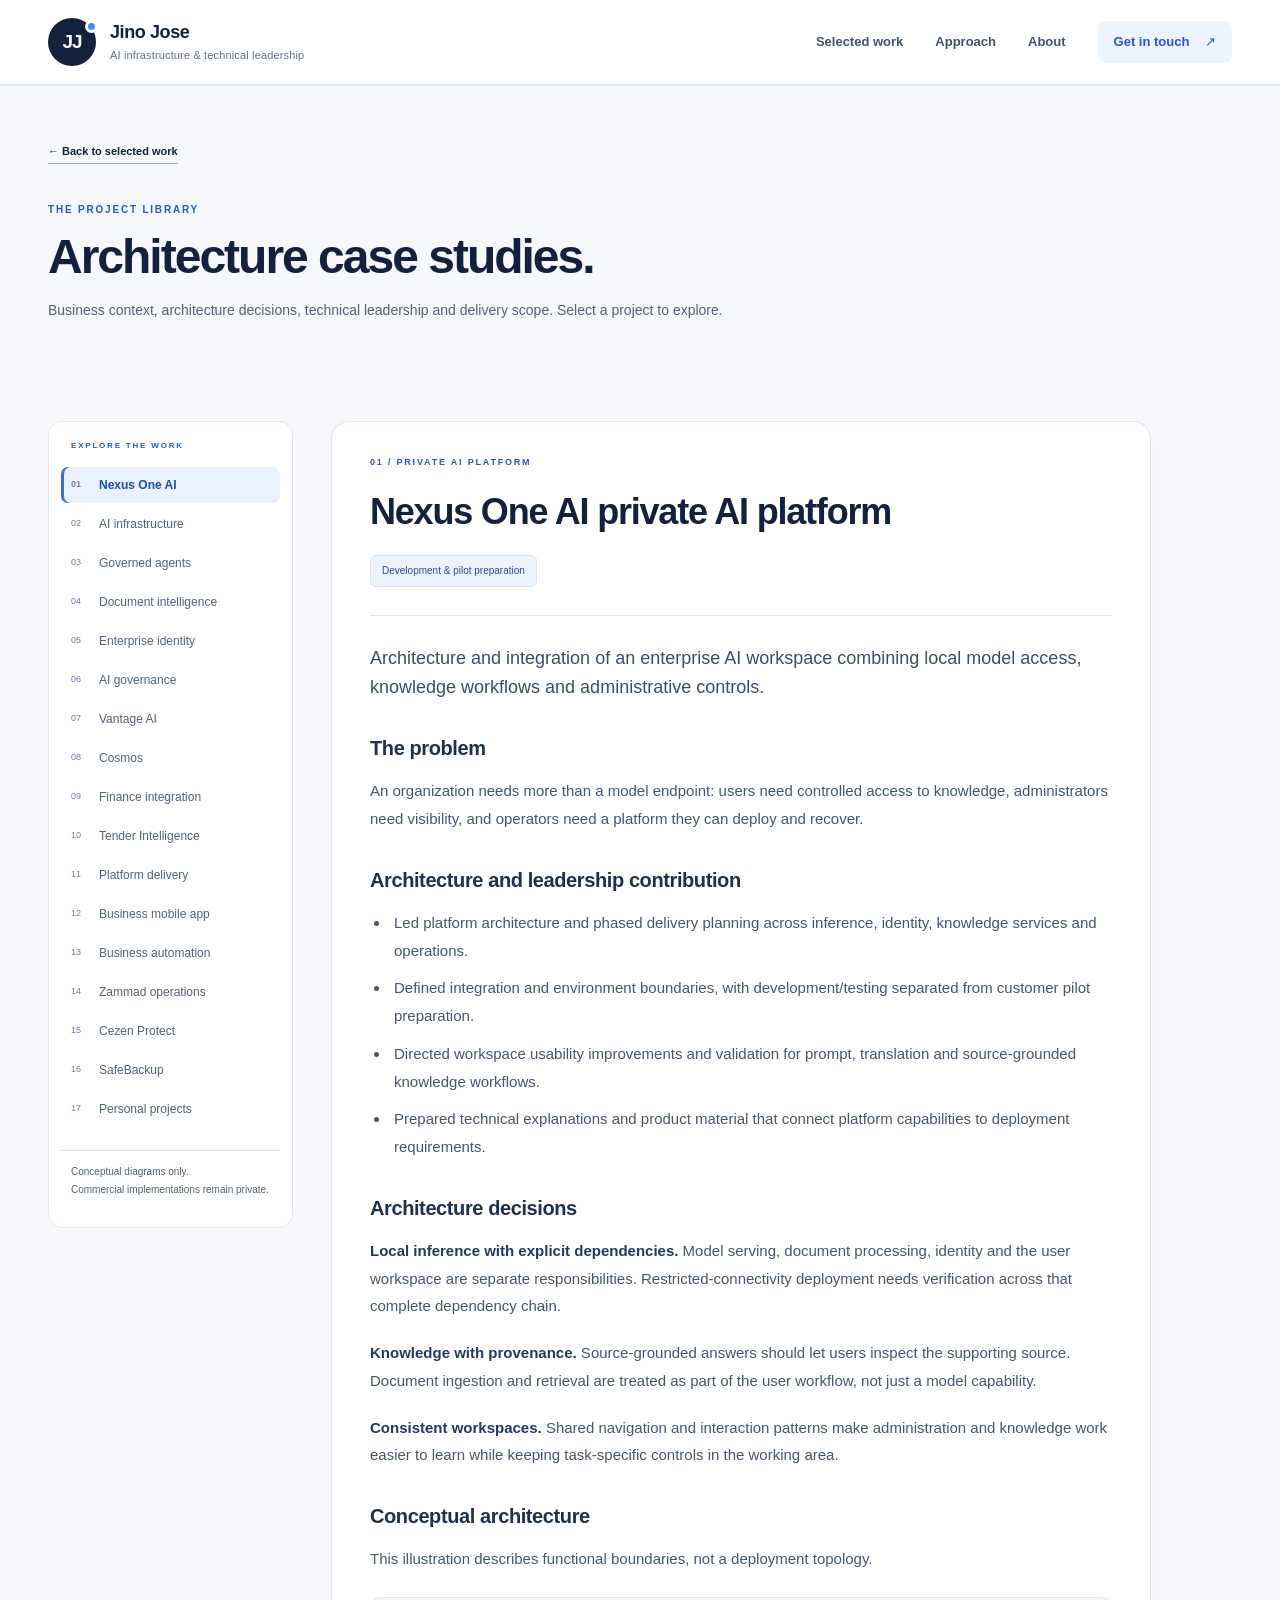
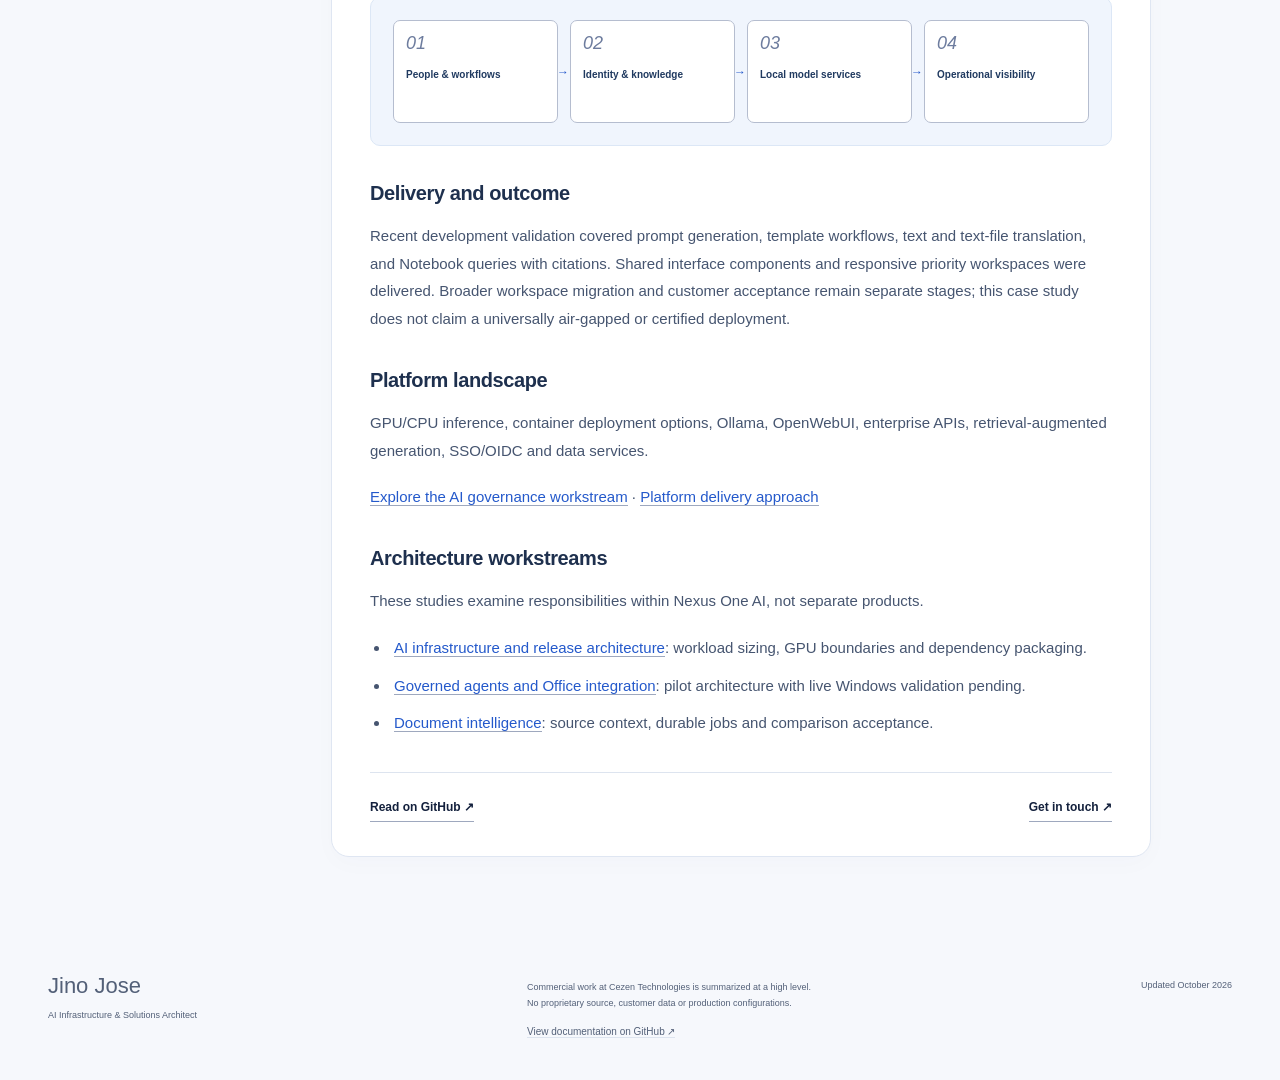
==== commit 1389792e: "Refresh portfolio with navy and blue visual design" ====
--- a/case-studies.html
+++ b/case-studies.html
@@ -1 +1 @@
-<!doctype html><html lang="en"><head><meta charset="utf-8"><meta name="viewport" content="width=device-width,initial-scale=1"><title>Case Studies | Jino Jose</title><meta name="description" content="Explore architecture decisions, contributions and delivery outcomes across private AI, governance, network intelligence and enterprise operations."><meta name="theme-color" content="#182d32"><meta property="og:type" content="website"><meta property="og:title" content="Case Studies | Jino Jose"><meta property="og:description" content="Explore architecture decisions, contributions and delivery outcomes across private AI, governance, network intelligence and enterprise operations."><meta property="og:url" content="https://jinoelnino.github.io/technology-project-portfolio/case-studies.html"><meta name="twitter:card" content="summary"><link rel="canonical" href="https://jinoelnino.github.io/technology-project-portfolio/case-studies.html"><link rel="icon" href="favicon.svg" type="image/svg+xml"><link rel="stylesheet" href="styles.css"><script src="app.js" defer></script></head><body><a class="skip" href="#main">Skip to content</a><header class="site-header"><div class="shell nav"><a class="brand" href="index.html" aria-label="Jino Jose, home"><span class="monogram" aria-hidden="true">JJ<span></span></span><span>Jino Jose<small>AI infrastructure &amp; technical leadership</small></span></a><button class="menu-toggle" aria-expanded="false" aria-controls="navigation" hidden>Menu <span aria-hidden="true">+</span></button><nav id="navigation" aria-label="Main navigation"><a href="index.html#work" aria-current="page">Selected work</a><a href="index.html#approach">Approach</a><a href="index.html#about">About</a><a class="nav-contact" href="index.html#contact">Get in touch <span aria-hidden="true">↗</span></a></nav></div></header><main id="main" class="shell library"><div class="library-heading"><a class="text-link" href="index.html#work">← Back to selected work</a><p class="eyebrow">THE PROJECT LIBRARY</p><h1>Architecture case studies.</h1><p>Business context, architecture decisions, technical leadership and delivery scope. Select a project to explore.</p></div><div class="library-layout"><aside class="study-sidebar"><nav aria-label="Case studies"><p class="eyebrow">EXPLORE THE WORK</p><a href="#nexus-one-ai"><span>01</span>Nexus One AI</a><a href="#ai-infrastructure"><span>02</span>AI infrastructure</a><a href="#governed-agents"><span>03</span>Governed agents</a><a href="#document-intelligence"><span>04</span>Document intelligence</a><a href="#enterprise-identity"><span>05</span>Enterprise identity</a><a href="#ai-governance"><span>06</span>AI governance</a><a href="#vantage-ai"><span>07</span>Vantage AI</a><a href="#cosmos-operations"><span>08</span>Cosmos</a><a href="#finance-integration"><span>09</span>Finance integration</a><a href="#tender-intelligence"><span>10</span>Tender Intelligence</a><a href="#platform-delivery"><span>11</span>Platform delivery</a><a href="#unified-cezen-mobile"><span>12</span>Business mobile app</a><a href="#business-automation"><span>13</span>Business automation</a><a href="#zammad-operations"><span>14</span>Zammad operations</a><a href="#cezen-protect"><span>15</span>Cezen Protect</a><a href="#safebackup"><span>16</span>SafeBackup</a><a href="#personal-projects"><span>17</span>Personal projects</a></nav><p class="sidebar-note">Conceptual diagrams only.<br>Commercial implementations remain private.</p></aside><div class="studies"><article class="study" id="nexus-one-ai" data-title="Nexus One AI"><div class="study-header"><p class="eyebrow">01 / PRIVATE AI PLATFORM</p><h2 tabindex="-1">Nexus One AI private AI platform</h2><span class="study-status">Development &amp; pilot preparation</span></div><div class="study-body"><p>Architecture and integration of an enterprise AI workspace combining local model access, knowledge workflows and administrative controls.</p><h3>The problem</h3><p>An organization needs more than a model endpoint: users need controlled access to knowledge, administrators need visibility, and operators need a platform they can deploy and recover.</p><h3>Architecture and leadership contribution</h3><ul><li>Led platform architecture and phased delivery planning across inference, identity, knowledge services and operations.</li><li>Defined integration and environment boundaries, with development/testing separated from customer pilot preparation.</li><li>Directed workspace usability improvements and validation for prompt, translation and source-grounded knowledge workflows.</li><li>Prepared technical explanations and product material that connect platform capabilities to deployment requirements.</li></ul><h3>Architecture decisions</h3><p><strong>Local inference with explicit dependencies.</strong> Model serving, document processing, identity and the user workspace are separate responsibilities. Restricted-connectivity deployment needs verification across that complete dependency chain.</p><p><strong>Knowledge with provenance.</strong> Source-grounded answers should let users inspect the supporting source. Document ingestion and retrieval are treated as part of the user workflow, not just a model capability.</p><p><strong>Consistent workspaces.</strong> Shared navigation and interaction patterns make administration and knowledge work easier to learn while keeping task-specific controls in the working area.</p><h3>Conceptual architecture</h3><p>This illustration describes functional boundaries, not a deployment topology.</p><div class="study-flow" role="group" aria-label="Conceptual workflow"><div><span>01</span><strong>People &amp; workflows</strong></div><div><span>02</span><strong>Identity &amp; knowledge</strong></div><div><span>03</span><strong>Local model services</strong></div><div><span>04</span><strong>Operational visibility</strong></div></div><h3>Delivery and outcome</h3><p>Recent development validation covered prompt generation, template workflows, text and text-file translation, and Notebook queries with citations. Shared interface components and responsive priority workspaces were delivered. Broader workspace migration and customer acceptance remain separate stages; this case study does not claim a universally air-gapped or certified deployment.</p><h3>Platform landscape</h3><p>GPU/CPU inference, container deployment options, Ollama, OpenWebUI, enterprise APIs, retrieval-augmented generation, SSO/OIDC and data services.</p><p><a href="case-studies.html#ai-governance">Explore the AI governance workstream</a> · <a href="case-studies.html#platform-delivery">Platform delivery approach</a></p><h3>Architecture workstreams</h3><p>These studies examine responsibilities within Nexus One AI, not separate products.</p><ul><li><a href="case-studies.html#ai-infrastructure">AI infrastructure and release architecture</a>: workload sizing, GPU boundaries and dependency packaging.</li><li><a href="case-studies.html#governed-agents">Governed agents and Office integration</a>: pilot architecture with live Windows validation pending.</li><li><a href="case-studies.html#document-intelligence">Document intelligence</a>: source context, durable jobs and comparison acceptance.</li></ul></div><div class="study-end"><a class="text-link" href="https://github.com/jinoelnino/technology-project-portfolio/blob/main/nexus-one-ai.md">Read on GitHub ↗</a><a class="text-link" href="index.html#contact">Get in touch ↗</a></div></article><article class="study" id="ai-infrastructure" data-title="AI infrastructure"><div class="study-header"><p class="eyebrow">02 / GPU &amp; RELEASE ARCHITECTURE</p><h2 tabindex="-1">Private AI infrastructure and release architecture</h2><span class="study-status">Development validation · offline qualification pending</span></div><div class="study-body"><p>A Nexus One AI workstream connecting workload requirements, GPU inference and maintainable deployment choices.</p><h3>The architecture challenge</h3><p>A local model endpoint is only one part of a private AI platform. Compute capacity, runtime dependencies, identity, knowledge services and recovery must form a supportable system.</p><h3>Architecture and leadership contribution</h3><ul><li>Translated workload and deployment requirements into boundaries between the user platform, data services and GPU inference.</li><li>Evaluated GPU capacity through model memory, context and throughput assumptions, separating baseline demand from resilience and growth capacity.</li><li>Guided runtime compatibility and operational validation across GPU drivers, containers and model services.</li><li>Shaped release planning around dependency coverage, environment separation, recovery and acceptance evidence.</li></ul><h3>Key decisions and tradeoffs</h3><p><strong>Separate inference from the workspace.</strong> An explicit GPU-worker boundary allows capacity and runtime choices to evolve without making every platform service depend on the same host lifecycle.</p><p><strong>Size for the workload.</strong> Model fit alone does not establish useful concurrency or latency. Capacity decisions need stated assumptions and validation against the intended workflow.</p><p><strong>Separate installation from capability payloads.</strong> Base installation, model content and runtime dependencies have different size and update characteristics. Release planning considers packaging, provenance and recovery together.</p><h3>Delivery evidence and remaining work</h3><p>Development work included GPU visibility, container access and inference-service validation. Installer and capability-package work established design and acceptance requirements. These results do not establish a universally air-gapped deployment or a fully qualified offline distribution.</p><p><strong>Pending:</strong> End-to-end offline release qualification and customer-specific acceptance must be established for the exact release and environment.</p><p><a href="case-studies.html#nexus-one-ai">Parent platform</a> · <a href="case-studies.html#platform-delivery">Release and handover</a></p></div><div class="study-end"><a class="text-link" href="https://github.com/jinoelnino/technology-project-portfolio/blob/main/ai-infrastructure.md">Read on GitHub ↗</a><a class="text-link" href="index.html#contact">Get in touch ↗</a></div></article><article class="study" id="governed-agents" data-title="Governed agents"><div class="study-header"><p class="eyebrow">03 / AGENT &amp; OFFICE INTEGRATION</p><h2 tabindex="-1">Governed agents and Office integration</h2><span class="study-status">Pilot · live Windows validation pending</span></div><div class="study-body"><p>A Nexus One AI workstream exploring how local AI assistance can support document work through controlled actions and explicit user review.</p><h3>The architecture challenge</h3><p>Moving from an answer to an action introduces new responsibilities: which context the agent may use, what it can change, how a person reviews the result and how failures are surfaced.</p><h3>Architecture and leadership contribution</h3><ul><li>Shaped an on-premises agent approach around model services, tool boundaries, identity and the user workspace.</li><li>Directed document-assistance work toward reviewable changes and clear user control.</li><li>Coordinated the Office integration pilot and distinguished packaging checks from authenticated application acceptance.</li><li>Set a staged validation approach covering connectivity, identity, document operations and operator-visible outcomes.</li></ul><h3>Key decisions and tradeoffs</h3><p><strong>Make action boundaries explicit.</strong> A useful response and permission to change a document are different decisions. Review and authorization belong in the workflow.</p><p><strong>Preserve user control.</strong> Proposed edits should be inspectable before application, with a clear distinction between generation and accepted changes.</p><p><strong>Validate in the real host application.</strong> A signed build or reachable agent page is necessary evidence, but it does not prove sign-in, generation and editing work inside Office.</p><h3>Delivery evidence and remaining work</h3><p>The Word pilot built successfully and its existing signatures were verified. The reviewed work record did not complete live Windows Office validation.</p><p><strong>Pending:</strong> Live sign-in and document-operation checks in the intended Windows Office environment. This is a pilot, not a claim of a production-qualified autonomous agent or a completed cross-application rollout.</p><p><a href="case-studies.html#nexus-one-ai">Parent platform</a> · <a href="case-studies.html#ai-governance">AI governance</a></p></div><div class="study-end"><a class="text-link" href="https://github.com/jinoelnino/technology-project-portfolio/blob/main/governed-agents.md">Read on GitHub ↗</a><a class="text-link" href="index.html#contact">Get in touch ↗</a></div></article><article class="study" id="document-intelligence" data-title="Document intelligence"><div class="study-header"><p class="eyebrow">04 / KNOWLEDGE &amp; DOCUMENT WORKFLOWS</p><h2 tabindex="-1">Document intelligence and knowledge architecture</h2><span class="study-status">Selected acceptance · authorization follow-up pending</span></div><div class="study-body"><p>A Nexus One AI workstream spanning document ingestion, digitization, comparison and source-grounded knowledge workflows.</p><h3>The architecture challenge</h3><p>Documents need more than extraction. Users must understand processing state, inspect the original source, review uncertain results and return to completed work without losing context.</p><h3>Architecture and leadership contribution</h3><ul><li>Shaped document workflows around source provenance, processing state and human review.</li><li>Guided durable batch-job work so long-running processing could be tracked independently of a single page visit.</li><li>Directed comparison and knowledge-workspace acceptance around persisted results, reopening and traceable source context.</li><li>Separated functional workflow validation from broader authorization and deployment qualification.</li></ul><h3>Key decisions and tradeoffs</h3><p><strong>Keep the source inspectable.</strong> Extracted text and model-generated interpretation serve different purposes. The original document remains the reference for review.</p><p><strong>Represent processing explicitly.</strong> Queued, running, failed and completed work need understandable states and recovery paths.</p><p><strong>Persist outcomes.</strong> Comparison history and direct reopening make the result part of an ongoing workflow rather than a transient response.</p><h3>Delivery evidence and remaining work</h3><p>Selected development workflows covered source-grounded queries and document comparison. Comparison acceptance included changed and identical documents, persisted history and direct reopening. OCR and batch processing remain bounded to the workflows validated in their respective development stages.</p><p><strong>Pending:</strong> A deferred cross-owner authorization-parity check remained in the comparison acceptance record. These results do not establish deployment-level multi-tenancy or universal extraction accuracy.</p><p><a href="case-studies.html#nexus-one-ai">Parent platform</a> · <a href="case-studies.html#ai-governance">Governance and review</a></p></div><div class="study-end"><a class="text-link" href="https://github.com/jinoelnino/technology-project-portfolio/blob/main/document-intelligence.md">Read on GitHub ↗</a><a class="text-link" href="index.html#contact">Get in touch ↗</a></div></article><article class="study" id="enterprise-identity" data-title="Enterprise identity"><div class="study-header"><p class="eyebrow">05 / SSO &amp; COLLABORATION</p><h2 tabindex="-1">Enterprise identity and collaboration integration</h2><span class="study-status">Selected integrations · broader sync pending</span></div><div class="study-body"><p>Integration work connecting mobile access, service authentication and calendar-backed collaboration while preserving the responsibilities of each platform.</p><h3>The architecture challenge</h3><p>A consolidated user experience can span several systems, each with its own sessions, permissions and records. Coherent navigation should not hide those ownership boundaries.</p><h3>Architecture and leadership contribution</h3><ul><li>Guided Nextcloud-based SSO and the authenticated mobile path into Zammad.</li><li>Refined session continuity and mobile navigation so users could enter the intended service without a redundant login layer.</li><li>Supported business API integration and the relationship between Zoho calendar events and meeting records.</li><li>Distinguished working integration paths from proposed conflict handling and synchronization improvements.</li></ul><h3>Key decisions and tradeoffs</h3><p><strong>Keep identity and application permissions distinct.</strong> Successful sign-in does not by itself establish the user&#x27;s role or access inside a connected application.</p><p><strong>Reuse service ownership.</strong> The mobile application coordinates access while business systems retain responsibility for records and business rules.</p><p><strong>Make synchronization state visible.</strong> Linked events, meetings and independent records need understandable relationships before automatic matching or conflict resolution can be trusted.</p><h3>Delivery evidence and remaining work</h3><p>The Android integration work established a direct in-app Zammad SSO path with session persistence and mobile presentation. Calendar and meeting integration progressed to linked workflows; richer synchronization and conflict-handling behavior remained follow-on work.</p><p><strong>Pending:</strong> Broader synchronization acceptance and any iOS rollout. This is not a claim of universal SSO across every service.</p><p><a href="case-studies.html#unified-cezen-mobile">Mobile application</a> · <a href="case-studies.html#business-automation">Business integration</a></p></div><div class="study-end"><a class="text-link" href="https://github.com/jinoelnino/technology-project-portfolio/blob/main/enterprise-identity.md">Read on GitHub ↗</a><a class="text-link" href="index.html#contact">Get in touch ↗</a></div></article><article class="study" id="ai-governance" data-title="AI governance"><div class="study-header"><p class="eyebrow">06 / POLICY, REVIEW &amp; TRACEABILITY</p><h2 tabindex="-1">AI governance and operational observability</h2><span class="study-status">Validated development release</span></div><div class="study-body"><p>A focused Nexus One AI workstream connecting policy configuration, independent review, evaluation and operational investigation.</p><h3>The problem</h3><p>Policy controls become difficult to trust when configuration, review, model execution and investigation are disconnected. Operators need to understand both the decision and the evidence behind it.</p><h3>Architecture and leadership contribution</h3><ul><li>Shaped the governance workflow from reusable detectors and groups through policy review, testing and investigation.</li><li>Defined the need for traceability between incoming requests, processing jobs, model attempts and inspection decisions.</li><li>Directed operator-facing alert workflows and impact previews using synthetic test cases.</li><li>Used role checks, real workflow completion and responsive UI validation as acceptance criteria.</li></ul><h3>Architecture decisions</h3><p><strong>Review before activation.</strong> Independent review and versioned dependencies make changes easier to assess and explain.</p><p><strong>Separate operational records.</strong> Requests, jobs, model attempts and inspections answer different questions; treating them as one counter would obscure failures and coverage.</p><p><strong>Synthetic policy evaluation.</strong> Before/after comparisons use retained synthetic cases rather than replaying confidential user content. Preview coverage must be stated explicitly.</p><h3>Conceptual architecture</h3><p>This illustration describes functional boundaries, not a deployment topology.</p><div class="study-flow" role="group" aria-label="Conceptual workflow"><div><span>01</span><strong>Configure controls</strong></div><div><span>02</span><strong>Review &amp; test</strong></div><div><span>03</span><strong>Governed execution</strong></div><div><span>04</span><strong>Investigate &amp; respond</strong></div></div><h3>Delivery and outcome</h3><p>Validated workflows include credential lifecycle operations, policy review, saved tests, correlated request investigation, in-app alert assignment and resolution, and policy impact preview. Coverage is bounded to supported application paths. Token accounting is not presented as monetary billing, and controls are not described as compliance certification.</p><h3>Platform landscape</h3><p>Policy evaluation, role-based access, audit metadata, local model integration, shared workspace controls and workflow validation.</p><p><a href="case-studies.html#nexus-one-ai">Parent platform: Nexus One AI</a></p></div><div class="study-end"><a class="text-link" href="https://github.com/jinoelnino/technology-project-portfolio/blob/main/ai-governance.md">Read on GitHub ↗</a><a class="text-link" href="index.html#contact">Get in touch ↗</a></div></article><article class="study" id="vantage-ai" data-title="Vantage AI"><div class="study-header"><p class="eyebrow">07 / NETWORK INTELLIGENCE</p><h2 tabindex="-1">Vantage AI network intelligence</h2><span class="study-status">Linux pilot</span></div><div class="study-body"><p>An integrated operational view across network inventory, monitoring, security evidence and local AI-assisted investigation.</p><h3>The problem</h3><p>Operators must reconcile observations from multiple tools. Stale records, inconsistent device identities and ambiguous failures can produce misleading conclusions unless the system preserves context.</p><h3>Architecture and leadership contribution</h3><ul><li>Defined phased architecture spanning discovery, inventory, endpoint evidence, identity and investigation.</li><li>Defined requirements for source provenance, evidence freshness, site scope and role-aware access.</li><li>Directed reliability work around endpoint reporting, service continuity and recovery verification.</li><li>Developed the investigation approach around supporting evidence, counter-evidence and useful next checks.</li></ul><h3>Architecture decisions</h3><p><strong>Evidence before diagnosis.</strong> A current observation and a historical failure are different facts. The investigation should preserve uncertainty when the available evidence cannot establish a cause.</p><p><strong>Read-only assistance.</strong> The assistant works within caller-authorized evidence. Remediation is a distinct capability requiring separate controls and validation.</p><p><strong>Qualify by platform.</strong> Linux pilot results do not establish native Windows or macOS behavior; each operating system needs its own service and recovery checks.</p><h3>Conceptual architecture</h3><p>This illustration describes functional boundaries, not a deployment topology.</p><div class="study-flow" role="group" aria-label="Conceptual workflow"><div><span>01</span><strong>Monitoring sources</strong></div><div><span>02</span><strong>Scoped evidence</strong></div><div><span>03</span><strong>Read-only assistance</strong></div><div><span>04</span><strong>Operator investigation</strong></div></div><h3>Delivery and outcome</h3><p>The pilot gained structured reporting-cause assessments with evidence, limitations and distinguishing next checks, verified through automated checks and the signed-in interface. Endpoint recovery and service continuity were also exercised in controlled work. Symptom-time correlation, shared-cause analysis and approved remediation remain follow-on work.</p><h3>Platform landscape</h3><p>Inventory, monitoring and security integration using NetBox, LibreNMS, Wazuh and Grafana; Keycloak identity, containerized services, data platforms and local inference with Ollama.</p></div><div class="study-end"><a class="text-link" href="https://github.com/jinoelnino/technology-project-portfolio/blob/main/vantage-ai.md">Read on GitHub ↗</a><a class="text-link" href="index.html#contact">Get in touch ↗</a></div></article><article class="study" id="cosmos-operations" data-title="Cosmos"><div class="study-header"><p class="eyebrow">08 / ENTERPRISE OPERATIONS</p><h2 tabindex="-1">Cosmos business operations platform</h2><span class="study-status">Deployed workflow improvements</span></div><div class="study-body"><p>Connected workflows across purchasing, finance, vendors, service contracts and management reporting.</p><h3>The problem</h3><p>Business teams need consistent records and clear actions across purchasing, delivery, invoicing, service and finance. Inconsistent identity, permissions or report context can create operational errors.</p><h3>Architecture and leadership contribution</h3><ul><li>Translated operational requirements into connected purchasing, vendor, reimbursement, service-contract and reporting workflows.</li><li>Refined role-aware visibility, validation, exports and review experiences.</li><li>Contributed to inventory, bank-guarantee and post-dated-cheque tracking improvements.</li><li>Coordinated accounting integration, release checks, schema-change controls and maintainer documentation.</li></ul><h3>Architecture decisions</h3><p><strong>Record identity across workflows.</strong> A review action must retain the correct supplier, document and business context when moving between views.</p><p><strong>Explicit financial meaning.</strong> Outstanding balances, original purchase amounts and payment status need distinct labels and comparison views.</p><p><strong>Maintainable change.</strong> Documentation, isolated development fixtures and reviewed database changes help a successor understand and operate the platform.</p><h3>Delivery and outcome</h3><p>Recent delivery included consolidated bill review, improved matching context, finance tracking and production-verified report changes. Handover work established reproducible development setup and operational documentation; independent maintainer and staging acceptance remain separate gates.</p><h3>Platform landscape</h3><p>MySQL, enterprise APIs, Linux, containers, Tally integration and financial reporting.</p><p><a href="case-studies.html#finance-integration">Read the finance integration study</a> · <a href="case-studies.html#platform-delivery">Read the handover study</a></p></div><div class="study-end"><a class="text-link" href="https://github.com/jinoelnino/technology-project-portfolio/blob/main/cosmos-operations.md">Read on GitHub ↗</a><a class="text-link" href="index.html#contact">Get in touch ↗</a></div></article><article class="study" id="finance-integration" data-title="Finance integration"><div class="study-header"><p class="eyebrow">09 / RESILIENT ACCOUNTING DATA</p><h2 tabindex="-1">Resilient accounting integration</h2><span class="study-status">Deployed integration work</span></div><div class="study-body"><p>A Cosmos workstream improving the reliability and interpretability of reports sourced from an external accounting system.</p><h3>The problem</h3><p>A business report can become unusable if every page load depends on a reachable accounting service. A failed refresh must also not replace valid financial information with empty or misleading results.</p><h3>Architecture and leadership contribution</h3><ul><li>Defined report behavior when the accounting dependency is slow or unavailable.</li><li>Contributed to validated refresh and saved-snapshot workflows with visible freshness.</li><li>Refined the distinction between outstanding references, purchase values and bill-matching actions.</li><li>Verified representative review flows and report responses after delivery.</li></ul><h3>Architecture decisions</h3><p><strong>Retain the last valid snapshot.</strong> Publish refreshed data only after validation, preserving the previous usable result when refresh fails.</p><p><strong>Show freshness.</strong> A saved report needs a timestamp and status so users understand the age of the data they are reviewing.</p><p><strong>Separate comparison from posting.</strong> Read-only reconciliation and human review should remain distinct from actions that change financial records.</p><h3>Conceptual architecture</h3><p>This illustration describes functional boundaries, not a deployment topology.</p><div class="study-flow" role="group" aria-label="Conceptual workflow"><div><span>01</span><strong>Accounting source</strong></div><div><span>02</span><strong>Validate refresh</strong></div><div><span>03</span><strong>Retain valid snapshot</strong></div><div><span>04</span><strong>Report &amp; review</strong></div></div><h3>Delivery and outcome</h3><p>Reporting gained validated saved-data behavior and clearer review/matching screens. Recent checks exercised failure retention, mappings and report rendering. End-to-end scheduling remains a separate operational check from an individual successful refresh.</p><h3>Platform landscape</h3><p>Tally integration, MySQL, REST/XML interfaces, snapshot validation and financial reporting.</p><p><a href="case-studies.html#cosmos-operations">Parent platform: Cosmos</a></p></div><div class="study-end"><a class="text-link" href="https://github.com/jinoelnino/technology-project-portfolio/blob/main/finance-integration.md">Read on GitHub ↗</a><a class="text-link" href="index.html#contact">Get in touch ↗</a></div></article><article class="study" id="tender-intelligence" data-title="Tender Intelligence"><div class="study-header"><p class="eyebrow">10 / OPPORTUNITY WORKFLOWS</p><h2 tabindex="-1">Tender Intelligence opportunity workflows</h2><span class="study-status">Deployed platform improvements</span></div><div class="study-body"><p>A platform for tender discovery, qualification, team coordination and opportunity tracking.</p><h3>The problem</h3><p>Opportunity teams need to move from source material to a reviewed decision while preserving ownership, access controls and clear stage progression.</p><h3>Architecture and leadership contribution</h3><ul><li>Contributed to opportunity stages, team workflows, data-source integration and operational views.</li><li>Directed a consistent interface refresh and workflow-oriented, searchable help centre.</li><li>Supported identity-provider integration and application-role verification.</li><li>Diagnosed service availability and strengthened restart behavior after an infrastructure restart.</li></ul><h3>Architecture decisions</h3><p><strong>Human review remains explicit.</strong> Extracted information supports qualification; uncertain dates, quantities and eligibility require source verification.</p><p><strong>Identity and authorization are distinct.</strong> Successful SSO must be followed by the correct application membership and role.</p><p><strong>Measure the whole user path.</strong> Frontend, backend and supporting services have independent failure modes. Backend health alone does not establish user access.</p><h3>Delivery and outcome</h3><p>The refreshed frontend and contextual help were deployed. Access provisioning was verified across identity and application state. Service recovery addressed a frontend restart gap and was checked through application and backend health. Internal approval is not represented as submission to an external tender portal.</p><h3>Platform landscape</h3><p>Enterprise APIs, data services, containers, identity integration and document-processing workflows.</p></div><div class="study-end"><a class="text-link" href="https://github.com/jinoelnino/technology-project-portfolio/blob/main/tender-intelligence.md">Read on GitHub ↗</a><a class="text-link" href="index.html#contact">Get in touch ↗</a></div></article><article class="study" id="platform-delivery" data-title="Platform delivery"><div class="study-header"><p class="eyebrow">11 / RELEASE &amp; HANDOVER</p><h2 tabindex="-1">Platform delivery and maintainer handover</h2><span class="study-status">Environment-specific acceptance</span></div><div class="study-body"><p>Cross-project work translating architecture into repeatable deployment, verification and ongoing ownership.</p><h3>The problem</h3><p>A platform is difficult to sustain if its release depends on one person, undocumented environment state or a successful build alone.</p><h3>Architecture and leadership contribution</h3><ul><li>Established distinctions between development, test and customer pilot environments.</li><li>Contributed to release baselines, backup coverage, rollback planning and deployed-artifact verification.</li><li>Prepared maintainers with setup guidance, workflow documentation and reproducible isolated development environments.</li><li>Supported reviewed database migration planning and service-level recovery checks.</li></ul><h3>Architecture decisions</h3><p><strong>Stage acceptance.</strong> Source checks, automated tests, running services, signed-in workflows and business acceptance establish different kinds of evidence.</p><p><strong>Plan recovery alongside release.</strong> Backup and rollback requirements are part of deployment design, with schema compatibility considered before changes.</p><p><strong>Transfer ownership deliberately.</strong> A handover includes an independent walkthrough, integration ownership and practical recovery steps as well as documentation.</p><h3>Delivery and outcome</h3><p>Nexus work included environment separation, recovery and development release verification. Cosmos work produced handover documentation, isolated setup and migration controls. A separate public product-site refresh was deployed and checked. Customer readiness and independent maintainer sign-off are not inferred from those individual results.</p><h3>Platform landscape</h3><p>Linux, containers, Kubernetes, MySQL, Git, service supervision, backup and restore workflows, HTTPS and operational documentation.</p><p><a href="case-studies.html#nexus-one-ai">Nexus One AI</a> · <a href="case-studies.html#cosmos-operations">Cosmos</a></p><h3>Offline release design</h3><p>Release planning distinguished base installation from model and runtime payloads, with attention to dependency completeness, provenance and rollback. A successful package build is one acceptance stage; restricted-connectivity behavior must be tested across the full dependency chain.</p><p><strong>Pending:</strong> Release-specific offline qualification remains separate from completed development checks.</p><p><a href="case-studies.html#ai-infrastructure">Explore AI infrastructure decisions</a></p></div><div class="study-end"><a class="text-link" href="https://github.com/jinoelnino/technology-project-portfolio/blob/main/platform-delivery.md">Read on GitHub ↗</a><a class="text-link" href="index.html#contact">Get in touch ↗</a></div></article><article class="study" id="unified-cezen-mobile" data-title="Business mobile app"><div class="study-header"><p class="eyebrow">12 / MOBILE INTEGRATION</p><h2 tabindex="-1">Unified business mobile application</h2><span class="study-status">Android integration &amp; testing</span></div><div class="study-body"><p>An Android application bringing selected internal services and workflows into a consolidated mobile experience.</p><h3>The problem</h3><p>Mobile users need coherent navigation and authentication while the underlying services continue to own business rules and data.</p><h3>Architecture and leadership contribution</h3><ul><li>Worked on service integration, mobile navigation, branding and authentication requirements.</li><li>Supported the connection between business APIs and mobile workflows.</li><li>Coordinated environment configuration, Android build packaging and device/emulator checks.</li><li>Investigated connectivity and runtime behavior across client and backend boundaries.</li></ul><h3>Architecture decisions</h3><p><strong>Reuse service boundaries.</strong> The mobile client consumes business APIs rather than creating a second independent store of business logic.</p><p><strong>Validate on devices.</strong> A generated application package and a working authenticated device workflow are separate acceptance points.</p><h3>Delivery and outcome</h3><p>Delivery covered Android packaging and integration troubleshooting with selected internal services. iOS expansion was exploratory and is not presented as a delivered release.</p><h3>Platform landscape</h3><p>Mobile-to-service integration, enterprise APIs, Android delivery, authentication and Linux-hosted services.</p><p><a href="case-studies.html#enterprise-identity">Explore enterprise identity and collaboration decisions</a></p></div><div class="study-end"><a class="text-link" href="https://github.com/jinoelnino/technology-project-portfolio/blob/main/unified-cezen-mobile.md">Read on GitHub ↗</a><a class="text-link" href="index.html#contact">Get in touch ↗</a></div></article><article class="study" id="business-automation" data-title="Business automation"><div class="study-header"><p class="eyebrow">13 / MESSAGING &amp; ORCHESTRATION</p><h2 tabindex="-1">Business automation and communications</h2><span class="study-status">Configured workflows</span></div><div class="study-body"><p>Integration across marketing, messaging, contact management and support workflows.</p><h3>The problem</h3><p>Disconnected campaign, contact and messaging tools create repeated manual work and unclear delivery state.</p><h3>Architecture and leadership contribution</h3><ul><li>Designed and configured contact imports, segmentation, campaign and form workflows.</li><li>Connected communication platforms and investigated message delivery behavior.</li><li>Worked on n8n orchestration with delivery checks and controlled retry handling.</li><li>Prepared operating guides and training material; supported collaboration integrations involving Nextcloud and Zoho services.</li></ul><h3>Architecture decisions</h3><p><strong>Retry only eligible failures.</strong> Delivery status should guide retry decisions so successful actions are not repeated unnecessarily.</p><p><strong>Separate orchestration from transport.</strong> Workflow logic, communication delivery and operator support serve different responsibilities and need independent diagnostics.</p><p><strong>Design for the operator.</strong> Configuration, training and recovery guidance are part of a usable integration.</p><h3>Conceptual architecture</h3><p>This illustration describes functional boundaries, not a deployment topology.</p><div class="study-flow" role="group" aria-label="Conceptual workflow"><div><span>01</span><strong>Selected contacts</strong></div><div><span>02</span><strong>Orchestration</strong></div><div><span>03</span><strong>Delivery checks</strong></div><div><span>04</span><strong>Controlled retry</strong></div></div><h3>Delivery and outcome</h3><p>The work produced connected campaign and messaging workflows, delivery troubleshooting and operational guidance. Social publishing support also included service-recovery work. The portfolio does not claim authorship of the underlying communication platforms.</p><h3>Platform landscape</h3><p>Mautic, n8n, Chatwoot, Twilio, WhatsApp APIs, Zammad, Postiz, Nextcloud, Zoho, webhooks and REST APIs.</p><h3>Lead Intelligence and outreach integration</h3><p>Lead Engine work connected lead intake and contact normalization to campaign handoff, segmentation and delivery state. My architecture contribution centered on service separation, integration responsibilities and migration planning across the custom intake layer and established campaign tools.</p><p>The history includes a deployed stack, contact handoff and operational migration/recovery work. These are integration outcomes, not claims of a proprietary marketing platform, guaranteed data quality or outreach results. Contact databases and campaign configurations remain private.</p></div><div class="study-end"><a class="text-link" href="https://github.com/jinoelnino/technology-project-portfolio/blob/main/business-automation.md">Read on GitHub ↗</a><a class="text-link" href="index.html#contact">Get in touch ↗</a></div></article><article class="study" id="zammad-operations" data-title="Zammad operations"><div class="study-header"><p class="eyebrow">14 / SERVICE MANAGEMENT</p><h2 tabindex="-1">Service operations with Zammad</h2><span class="study-status">Operational support</span></div><div class="study-body"><p>Operational reliability and integration work for an internal service-management environment.</p><h3>The problem</h3><p>A ticketing application needs reliable email ingestion, appropriate assignment and clear visibility into service failures to support day-to-day operations.</p><h3>Architecture and leadership contribution</h3><ul><li>Investigated ticket creation, assignments, tags, permissions and interface issues.</li><li>Introduced recurring checks for service health and email-fetch state.</li><li>Connected observed channel errors and recency to practical recovery steps.</li><li>Supported synchronization and display behavior with business systems.</li></ul><h3>Architecture decisions</h3><p><strong>Monitor the business function.</strong> A running process is insufficient evidence if email is no longer creating tickets.</p><p><strong>Make recovery actionable.</strong> Checks should identify the affected dependency and next step rather than only report a generic outage.</p><h3>Delivery and outcome</h3><p>The work improved operational visibility into ticket ingestion and service state, supported incident troubleshooting and documented recovery actions.</p><h3>Platform landscape</h3><p>Zammad, Linux, systemd, email channels, API integration and service-health automation.</p></div><div class="study-end"><a class="text-link" href="https://github.com/jinoelnino/technology-project-portfolio/blob/main/zammad-operations.md">Read on GitHub ↗</a><a class="text-link" href="index.html#contact">Get in touch ↗</a></div></article><article class="study" id="cezen-protect" data-title="Cezen Protect"><div class="study-header"><p class="eyebrow">15 / SECURITY PLATFORM INTEGRATION</p><h2 tabindex="-1">Cezen Protect security dashboard</h2><span class="study-status">Platform customization</span></div><div class="study-body"><p>Security dashboard customization and integration work based on established open-source infrastructure.</p><h3>The problem</h3><p>Security tooling needs an operator-facing experience that fits the surrounding environment while respecting the maintenance and attribution requirements of its upstream platform.</p><h3>Architecture and leadership contribution</h3><ul><li>Worked within the Cezen Protect dashboard and security-platform project context.</li><li>Contributed to dashboard customization and the surrounding deployment/integration work.</li><li>Considered the separation between the dashboard platform and product-specific user experience.</li></ul><h3>Architecture decisions</h3><p><strong>Extend an existing platform.</strong> The dashboard derives from OpenSearch Dashboards; underlying search and dashboard capabilities are attributed to their upstream contributors.</p><p><strong>Separate customization from product qualification.</strong> A branded interface and integration work do not establish a new detection engine or compliance certification.</p><h3>Delivery and outcome</h3><p>This project demonstrates experience adapting an existing security platform to an enterprise product context. The private implementation is not part of this portfolio.</p><h3>Platform landscape</h3><p>OpenSearch Dashboards, containers and the Wazuh security ecosystem.</p><h3>UTMStack evaluation</h3><p><strong>Status: Evaluation and customization work; product qualification not established.</strong></p><p>A related workstream explored UTMStack as an alternative security-platform foundation. The architecture lesson was to evaluate upstream fit, operator workflows and maintenance cost before treating interface customization as product readiness. The reviewed work retained interface issues; it is not presented as a completed security product.</p></div><div class="study-end"><a class="text-link" href="https://github.com/jinoelnino/technology-project-portfolio/blob/main/cezen-protect.md">Read on GitHub ↗</a><a class="text-link" href="index.html#contact">Get in touch ↗</a></div></article><article class="study" id="safebackup" data-title="SafeBackup"><div class="study-header"><p class="eyebrow">16 / BACKUP EXPERIENCE</p><h2 tabindex="-1">SafeBackup for macOS</h2><span class="study-status">Prototype</span></div><div class="study-body"><p>A backup utility prototype focused on accessible setup, scheduling and recovery guidance.</p><h3>The problem</h3><p>Users need a manageable way to configure backups and understand installation, scheduling and recovery without relying on ad hoc scripts.</p><h3>Architecture and leadership contribution</h3><ul><li>Worked on application setup, launcher behavior and installation/uninstallation flows.</li><li>Defined a simple interface and scheduling approach for non-technical users.</li><li>Prepared architecture and operational documentation.</li></ul><h3>Architecture decisions</h3><p><strong>Usability across the lifecycle.</strong> Installation, configuration, scheduling and removal should be understandable parts of one experience.</p><p><strong>Recovery is the purpose.</strong> Backup design needs a recovery workflow; a successful copy alone does not establish a restore guarantee.</p><h3>Delivery and outcome</h3><p>The project produced a prototype direction, supporting packaging work and recovery-oriented documentation. It is presented as a prototype rather than a commercially qualified backup product.</p><h3>Platform landscape</h3><p>macOS, scheduled backup workflows, recovery validation and a browser-based control interface.</p></div><div class="study-end"><a class="text-link" href="https://github.com/jinoelnino/technology-project-portfolio/blob/main/safebackup.md">Read on GitHub ↗</a><a class="text-link" href="index.html#contact">Get in touch ↗</a></div></article><article class="study" id="personal-projects" data-title="Personal projects"><div class="study-header"><p class="eyebrow">17 / TOOLS &amp; ATTRIBUTED LABS</p><h2 tabindex="-1">Personal projects and technical labs</h2><span class="study-status">Personal projects &amp; evaluation</span></div><div class="study-body"><p>Alongside enterprise platform work, I explore local applications, reading experiences, creative tools and civic ideas. The descriptions below summarize project scope; source snapshots and prototypes are not presented as production services.</p><h3>Reading and audio tools</h3><div class="table-wrap"><table><thead><tr><th scope="col">Project</th><th scope="col">Scope</th></tr></thead><tbody><tr><td>LARK Web Reader</td><td>Synchronized audiobook reading for phones and computers</td></tr><tr><td>Desktop Audiobook Reader</td><td>Windows reading interface with synchronized text and highlighting</td></tr><tr><td>Audiobook Workflow</td><td>EPUB and audiobook alignment workflow for synchronized reading files</td></tr></tbody></table></div><p>These related projects explore the relationship between content preparation, synchronization data and the playback experience across devices.</p><h3>Local utilities and creative workflows</h3><div class="table-wrap"><table><thead><tr><th scope="col">Project</th><th scope="col">Scope</th></tr></thead><tbody><tr><td>Artha Finance Control Centre</td><td>Local personal-finance application</td></tr><tr><td>Creative File Hub</td><td>Browsing creative files for design and photography</td></tr><tr><td>Design File Explorer</td><td>File scanning and an HTML-based explorer</td></tr><tr><td>Android Phone Backup</td><td>Windows-based helper for accessible Android files</td></tr><tr><td>Subject Media Crawler</td><td>Web interface for collecting media around a topic</td></tr><tr><td>Immich Review Scanner</td><td>Local GPU-assisted media review utility</td></tr></tbody></table></div><p>These are project and prototype summaries. Private libraries, personal financial records, documents and media collections are excluded.</p><h3>Websites and civic work</h3><ul><li><strong>Studio Se7en and SMC website projects:</strong> website source and presentation work.</li><li><strong><a href="https://github.com/jinoelnino/blueprintforindia">Blueprint for India</a>:</strong> a public civic-improvement project beginning with Bangalore. Bangalore Blueprint is a related planning project.</li><li><strong>Chat app:</strong> an exploratory repository, not presented as a completed commercial product.</li></ul><h3>Open-source learning and evaluation</h3><p>OpenMontage, Inbox Zero and ebook2audiobook are upstream software checkouts/evaluations. Flatris-LAB is a fork used in an Azure DevOps learning context. Their original authors retain credit for the underlying software; repository ownership does not imply original authorship.</p><h3>AI evaluation prototypes</h3><p><strong>Satya / DF-Check — prototype and evaluation.</strong> Explored a mobile-assisted deepfake-detection workflow, model suitability and dataset design. The architecture focus was the separation of client, inference service and evaluation data, with explicit attention to uncertain results. Validated accuracy, demographic fairness and production readiness were not established.</p><p><strong>Multimodal GPU workflows — exploration.</strong> Evaluated remote GPU approaches for image, video and speech-related workflows, including ComfyUI. This is learning and workload exploration; recommendations in the history are not represented as completed deployments.</p><h3>Solution architecture concepts</h3><p><strong>Legacy industrial integration — concept/presentation only.</strong> Developed a high-level explanation of connecting legacy operational data to modern interfaces, considering redundancy and controlled write boundaries. This demonstrates architecture communication; no customer implementation, failover performance or operational safety certification is claimed.</p></div><div class="study-end"><a class="text-link" href="https://github.com/jinoelnino/technology-project-portfolio/blob/main/personal-projects.md">Read on GitHub ↗</a><a class="text-link" href="index.html#contact">Get in touch ↗</a></div></article></div></div></main><footer class="shell footer"><div><a class="footer-name" href="index.html">Jino Jose</a><p>AI Infrastructure &amp; Solutions Architect</p></div><div class="footer-note"><p>Commercial work at Cezen Technologies is summarized at a high level.<br>No proprietary source, customer data or production configurations.</p><a href="https://github.com/jinoelnino/technology-project-portfolio">View documentation on GitHub ↗</a></div><span class="footer-date">Updated October 2026</span></footer></body></html>+<!doctype html><html lang="en"><head><meta charset="utf-8"><meta name="viewport" content="width=device-width,initial-scale=1"><title>Case Studies | Jino Jose</title><meta name="description" content="Explore architecture decisions, contributions and delivery outcomes across private AI, governance, network intelligence and enterprise operations."><meta name="theme-color" content="#14213d"><meta property="og:type" content="website"><meta property="og:title" content="Case Studies | Jino Jose"><meta property="og:description" content="Explore architecture decisions, contributions and delivery outcomes across private AI, governance, network intelligence and enterprise operations."><meta property="og:url" content="https://jinoelnino.github.io/technology-project-portfolio/case-studies.html"><meta name="twitter:card" content="summary"><link rel="canonical" href="https://jinoelnino.github.io/technology-project-portfolio/case-studies.html"><link rel="icon" href="favicon.svg" type="image/svg+xml"><link rel="stylesheet" href="styles.css"><script src="app.js" defer></script></head><body><a class="skip" href="#main">Skip to content</a><header class="site-header"><div class="shell nav"><a class="brand" href="index.html" aria-label="Jino Jose, home"><span class="monogram" aria-hidden="true">JJ<span></span></span><span>Jino Jose<small>AI infrastructure &amp; technical leadership</small></span></a><button class="menu-toggle" aria-expanded="false" aria-controls="navigation" hidden>Menu <span aria-hidden="true">+</span></button><nav id="navigation" aria-label="Main navigation"><a href="index.html#work" aria-current="page">Selected work</a><a href="index.html#approach">Approach</a><a href="index.html#about">About</a><a class="nav-contact" href="index.html#contact">Get in touch <span aria-hidden="true">↗</span></a></nav></div></header><main id="main" class="shell library"><div class="library-heading"><a class="text-link" href="index.html#work">← Back to selected work</a><p class="eyebrow">THE PROJECT LIBRARY</p><h1>Architecture case studies.</h1><p>Business context, architecture decisions, technical leadership and delivery scope. Select a project to explore.</p></div><div class="library-layout"><aside class="study-sidebar"><nav aria-label="Case studies"><p class="eyebrow">EXPLORE THE WORK</p><a href="#nexus-one-ai"><span>01</span>Nexus One AI</a><a href="#ai-infrastructure"><span>02</span>AI infrastructure</a><a href="#governed-agents"><span>03</span>Governed agents</a><a href="#document-intelligence"><span>04</span>Document intelligence</a><a href="#enterprise-identity"><span>05</span>Enterprise identity</a><a href="#ai-governance"><span>06</span>AI governance</a><a href="#vantage-ai"><span>07</span>Vantage AI</a><a href="#cosmos-operations"><span>08</span>Cosmos</a><a href="#finance-integration"><span>09</span>Finance integration</a><a href="#tender-intelligence"><span>10</span>Tender Intelligence</a><a href="#platform-delivery"><span>11</span>Platform delivery</a><a href="#unified-cezen-mobile"><span>12</span>Business mobile app</a><a href="#business-automation"><span>13</span>Business automation</a><a href="#zammad-operations"><span>14</span>Zammad operations</a><a href="#cezen-protect"><span>15</span>Cezen Protect</a><a href="#safebackup"><span>16</span>SafeBackup</a><a href="#personal-projects"><span>17</span>Personal projects</a></nav><p class="sidebar-note">Conceptual diagrams only.<br>Commercial implementations remain private.</p></aside><div class="studies"><article class="study" id="nexus-one-ai" data-title="Nexus One AI"><div class="study-header"><p class="eyebrow">01 / PRIVATE AI PLATFORM</p><h2 tabindex="-1">Nexus One AI private AI platform</h2><span class="study-status">Development &amp; pilot preparation</span></div><div class="study-body"><p>Architecture and integration of an enterprise AI workspace combining local model access, knowledge workflows and administrative controls.</p><h3>The problem</h3><p>An organization needs more than a model endpoint: users need controlled access to knowledge, administrators need visibility, and operators need a platform they can deploy and recover.</p><h3>Architecture and leadership contribution</h3><ul><li>Led platform architecture and phased delivery planning across inference, identity, knowledge services and operations.</li><li>Defined integration and environment boundaries, with development/testing separated from customer pilot preparation.</li><li>Directed workspace usability improvements and validation for prompt, translation and source-grounded knowledge workflows.</li><li>Prepared technical explanations and product material that connect platform capabilities to deployment requirements.</li></ul><h3>Architecture decisions</h3><p><strong>Local inference with explicit dependencies.</strong> Model serving, document processing, identity and the user workspace are separate responsibilities. Restricted-connectivity deployment needs verification across that complete dependency chain.</p><p><strong>Knowledge with provenance.</strong> Source-grounded answers should let users inspect the supporting source. Document ingestion and retrieval are treated as part of the user workflow, not just a model capability.</p><p><strong>Consistent workspaces.</strong> Shared navigation and interaction patterns make administration and knowledge work easier to learn while keeping task-specific controls in the working area.</p><h3>Conceptual architecture</h3><p>This illustration describes functional boundaries, not a deployment topology.</p><div class="study-flow" role="group" aria-label="Conceptual workflow"><div><span>01</span><strong>People &amp; workflows</strong></div><div><span>02</span><strong>Identity &amp; knowledge</strong></div><div><span>03</span><strong>Local model services</strong></div><div><span>04</span><strong>Operational visibility</strong></div></div><h3>Delivery and outcome</h3><p>Recent development validation covered prompt generation, template workflows, text and text-file translation, and Notebook queries with citations. Shared interface components and responsive priority workspaces were delivered. Broader workspace migration and customer acceptance remain separate stages; this case study does not claim a universally air-gapped or certified deployment.</p><h3>Platform landscape</h3><p>GPU/CPU inference, container deployment options, Ollama, OpenWebUI, enterprise APIs, retrieval-augmented generation, SSO/OIDC and data services.</p><p><a href="case-studies.html#ai-governance">Explore the AI governance workstream</a> · <a href="case-studies.html#platform-delivery">Platform delivery approach</a></p><h3>Architecture workstreams</h3><p>These studies examine responsibilities within Nexus One AI, not separate products.</p><ul><li><a href="case-studies.html#ai-infrastructure">AI infrastructure and release architecture</a>: workload sizing, GPU boundaries and dependency packaging.</li><li><a href="case-studies.html#governed-agents">Governed agents and Office integration</a>: pilot architecture with live Windows validation pending.</li><li><a href="case-studies.html#document-intelligence">Document intelligence</a>: source context, durable jobs and comparison acceptance.</li></ul></div><div class="study-end"><a class="text-link" href="https://github.com/jinoelnino/technology-project-portfolio/blob/main/nexus-one-ai.md">Read on GitHub ↗</a><a class="text-link" href="index.html#contact">Get in touch ↗</a></div></article><article class="study" id="ai-infrastructure" data-title="AI infrastructure"><div class="study-header"><p class="eyebrow">02 / GPU &amp; RELEASE ARCHITECTURE</p><h2 tabindex="-1">Private AI infrastructure and release architecture</h2><span class="study-status">Development validation · offline qualification pending</span></div><div class="study-body"><p>A Nexus One AI workstream connecting workload requirements, GPU inference and maintainable deployment choices.</p><h3>The architecture challenge</h3><p>A local model endpoint is only one part of a private AI platform. Compute capacity, runtime dependencies, identity, knowledge services and recovery must form a supportable system.</p><h3>Architecture and leadership contribution</h3><ul><li>Translated workload and deployment requirements into boundaries between the user platform, data services and GPU inference.</li><li>Evaluated GPU capacity through model memory, context and throughput assumptions, separating baseline demand from resilience and growth capacity.</li><li>Guided runtime compatibility and operational validation across GPU drivers, containers and model services.</li><li>Shaped release planning around dependency coverage, environment separation, recovery and acceptance evidence.</li></ul><h3>Key decisions and tradeoffs</h3><p><strong>Separate inference from the workspace.</strong> An explicit GPU-worker boundary allows capacity and runtime choices to evolve without making every platform service depend on the same host lifecycle.</p><p><strong>Size for the workload.</strong> Model fit alone does not establish useful concurrency or latency. Capacity decisions need stated assumptions and validation against the intended workflow.</p><p><strong>Separate installation from capability payloads.</strong> Base installation, model content and runtime dependencies have different size and update characteristics. Release planning considers packaging, provenance and recovery together.</p><h3>Delivery evidence and remaining work</h3><p>Development work included GPU visibility, container access and inference-service validation. Installer and capability-package work established design and acceptance requirements. These results do not establish a universally air-gapped deployment or a fully qualified offline distribution.</p><p><strong>Pending:</strong> End-to-end offline release qualification and customer-specific acceptance must be established for the exact release and environment.</p><p><a href="case-studies.html#nexus-one-ai">Parent platform</a> · <a href="case-studies.html#platform-delivery">Release and handover</a></p></div><div class="study-end"><a class="text-link" href="https://github.com/jinoelnino/technology-project-portfolio/blob/main/ai-infrastructure.md">Read on GitHub ↗</a><a class="text-link" href="index.html#contact">Get in touch ↗</a></div></article><article class="study" id="governed-agents" data-title="Governed agents"><div class="study-header"><p class="eyebrow">03 / AGENT &amp; OFFICE INTEGRATION</p><h2 tabindex="-1">Governed agents and Office integration</h2><span class="study-status">Pilot · live Windows validation pending</span></div><div class="study-body"><p>A Nexus One AI workstream exploring how local AI assistance can support document work through controlled actions and explicit user review.</p><h3>The architecture challenge</h3><p>Moving from an answer to an action introduces new responsibilities: which context the agent may use, what it can change, how a person reviews the result and how failures are surfaced.</p><h3>Architecture and leadership contribution</h3><ul><li>Shaped an on-premises agent approach around model services, tool boundaries, identity and the user workspace.</li><li>Directed document-assistance work toward reviewable changes and clear user control.</li><li>Coordinated the Office integration pilot and distinguished packaging checks from authenticated application acceptance.</li><li>Set a staged validation approach covering connectivity, identity, document operations and operator-visible outcomes.</li></ul><h3>Key decisions and tradeoffs</h3><p><strong>Make action boundaries explicit.</strong> A useful response and permission to change a document are different decisions. Review and authorization belong in the workflow.</p><p><strong>Preserve user control.</strong> Proposed edits should be inspectable before application, with a clear distinction between generation and accepted changes.</p><p><strong>Validate in the real host application.</strong> A signed build or reachable agent page is necessary evidence, but it does not prove sign-in, generation and editing work inside Office.</p><h3>Delivery evidence and remaining work</h3><p>The Word pilot built successfully and its existing signatures were verified. The reviewed work record did not complete live Windows Office validation.</p><p><strong>Pending:</strong> Live sign-in and document-operation checks in the intended Windows Office environment. This is a pilot, not a claim of a production-qualified autonomous agent or a completed cross-application rollout.</p><p><a href="case-studies.html#nexus-one-ai">Parent platform</a> · <a href="case-studies.html#ai-governance">AI governance</a></p></div><div class="study-end"><a class="text-link" href="https://github.com/jinoelnino/technology-project-portfolio/blob/main/governed-agents.md">Read on GitHub ↗</a><a class="text-link" href="index.html#contact">Get in touch ↗</a></div></article><article class="study" id="document-intelligence" data-title="Document intelligence"><div class="study-header"><p class="eyebrow">04 / KNOWLEDGE &amp; DOCUMENT WORKFLOWS</p><h2 tabindex="-1">Document intelligence and knowledge architecture</h2><span class="study-status">Selected acceptance · authorization follow-up pending</span></div><div class="study-body"><p>A Nexus One AI workstream spanning document ingestion, digitization, comparison and source-grounded knowledge workflows.</p><h3>The architecture challenge</h3><p>Documents need more than extraction. Users must understand processing state, inspect the original source, review uncertain results and return to completed work without losing context.</p><h3>Architecture and leadership contribution</h3><ul><li>Shaped document workflows around source provenance, processing state and human review.</li><li>Guided durable batch-job work so long-running processing could be tracked independently of a single page visit.</li><li>Directed comparison and knowledge-workspace acceptance around persisted results, reopening and traceable source context.</li><li>Separated functional workflow validation from broader authorization and deployment qualification.</li></ul><h3>Key decisions and tradeoffs</h3><p><strong>Keep the source inspectable.</strong> Extracted text and model-generated interpretation serve different purposes. The original document remains the reference for review.</p><p><strong>Represent processing explicitly.</strong> Queued, running, failed and completed work need understandable states and recovery paths.</p><p><strong>Persist outcomes.</strong> Comparison history and direct reopening make the result part of an ongoing workflow rather than a transient response.</p><h3>Delivery evidence and remaining work</h3><p>Selected development workflows covered source-grounded queries and document comparison. Comparison acceptance included changed and identical documents, persisted history and direct reopening. OCR and batch processing remain bounded to the workflows validated in their respective development stages.</p><p><strong>Pending:</strong> A deferred cross-owner authorization-parity check remained in the comparison acceptance record. These results do not establish deployment-level multi-tenancy or universal extraction accuracy.</p><p><a href="case-studies.html#nexus-one-ai">Parent platform</a> · <a href="case-studies.html#ai-governance">Governance and review</a></p></div><div class="study-end"><a class="text-link" href="https://github.com/jinoelnino/technology-project-portfolio/blob/main/document-intelligence.md">Read on GitHub ↗</a><a class="text-link" href="index.html#contact">Get in touch ↗</a></div></article><article class="study" id="enterprise-identity" data-title="Enterprise identity"><div class="study-header"><p class="eyebrow">05 / SSO &amp; COLLABORATION</p><h2 tabindex="-1">Enterprise identity and collaboration integration</h2><span class="study-status">Selected integrations · broader sync pending</span></div><div class="study-body"><p>Integration work connecting mobile access, service authentication and calendar-backed collaboration while preserving the responsibilities of each platform.</p><h3>The architecture challenge</h3><p>A consolidated user experience can span several systems, each with its own sessions, permissions and records. Coherent navigation should not hide those ownership boundaries.</p><h3>Architecture and leadership contribution</h3><ul><li>Guided Nextcloud-based SSO and the authenticated mobile path into Zammad.</li><li>Refined session continuity and mobile navigation so users could enter the intended service without a redundant login layer.</li><li>Supported business API integration and the relationship between Zoho calendar events and meeting records.</li><li>Distinguished working integration paths from proposed conflict handling and synchronization improvements.</li></ul><h3>Key decisions and tradeoffs</h3><p><strong>Keep identity and application permissions distinct.</strong> Successful sign-in does not by itself establish the user&#x27;s role or access inside a connected application.</p><p><strong>Reuse service ownership.</strong> The mobile application coordinates access while business systems retain responsibility for records and business rules.</p><p><strong>Make synchronization state visible.</strong> Linked events, meetings and independent records need understandable relationships before automatic matching or conflict resolution can be trusted.</p><h3>Delivery evidence and remaining work</h3><p>The Android integration work established a direct in-app Zammad SSO path with session persistence and mobile presentation. Calendar and meeting integration progressed to linked workflows; richer synchronization and conflict-handling behavior remained follow-on work.</p><p><strong>Pending:</strong> Broader synchronization acceptance and any iOS rollout. This is not a claim of universal SSO across every service.</p><p><a href="case-studies.html#unified-cezen-mobile">Mobile application</a> · <a href="case-studies.html#business-automation">Business integration</a></p></div><div class="study-end"><a class="text-link" href="https://github.com/jinoelnino/technology-project-portfolio/blob/main/enterprise-identity.md">Read on GitHub ↗</a><a class="text-link" href="index.html#contact">Get in touch ↗</a></div></article><article class="study" id="ai-governance" data-title="AI governance"><div class="study-header"><p class="eyebrow">06 / POLICY, REVIEW &amp; TRACEABILITY</p><h2 tabindex="-1">AI governance and operational observability</h2><span class="study-status">Validated development release</span></div><div class="study-body"><p>A focused Nexus One AI workstream connecting policy configuration, independent review, evaluation and operational investigation.</p><h3>The problem</h3><p>Policy controls become difficult to trust when configuration, review, model execution and investigation are disconnected. Operators need to understand both the decision and the evidence behind it.</p><h3>Architecture and leadership contribution</h3><ul><li>Shaped the governance workflow from reusable detectors and groups through policy review, testing and investigation.</li><li>Defined the need for traceability between incoming requests, processing jobs, model attempts and inspection decisions.</li><li>Directed operator-facing alert workflows and impact previews using synthetic test cases.</li><li>Used role checks, real workflow completion and responsive UI validation as acceptance criteria.</li></ul><h3>Architecture decisions</h3><p><strong>Review before activation.</strong> Independent review and versioned dependencies make changes easier to assess and explain.</p><p><strong>Separate operational records.</strong> Requests, jobs, model attempts and inspections answer different questions; treating them as one counter would obscure failures and coverage.</p><p><strong>Synthetic policy evaluation.</strong> Before/after comparisons use retained synthetic cases rather than replaying confidential user content. Preview coverage must be stated explicitly.</p><h3>Conceptual architecture</h3><p>This illustration describes functional boundaries, not a deployment topology.</p><div class="study-flow" role="group" aria-label="Conceptual workflow"><div><span>01</span><strong>Configure controls</strong></div><div><span>02</span><strong>Review &amp; test</strong></div><div><span>03</span><strong>Governed execution</strong></div><div><span>04</span><strong>Investigate &amp; respond</strong></div></div><h3>Delivery and outcome</h3><p>Validated workflows include credential lifecycle operations, policy review, saved tests, correlated request investigation, in-app alert assignment and resolution, and policy impact preview. Coverage is bounded to supported application paths. Token accounting is not presented as monetary billing, and controls are not described as compliance certification.</p><h3>Platform landscape</h3><p>Policy evaluation, role-based access, audit metadata, local model integration, shared workspace controls and workflow validation.</p><p><a href="case-studies.html#nexus-one-ai">Parent platform: Nexus One AI</a></p></div><div class="study-end"><a class="text-link" href="https://github.com/jinoelnino/technology-project-portfolio/blob/main/ai-governance.md">Read on GitHub ↗</a><a class="text-link" href="index.html#contact">Get in touch ↗</a></div></article><article class="study" id="vantage-ai" data-title="Vantage AI"><div class="study-header"><p class="eyebrow">07 / NETWORK INTELLIGENCE</p><h2 tabindex="-1">Vantage AI network intelligence</h2><span class="study-status">Linux pilot</span></div><div class="study-body"><p>An integrated operational view across network inventory, monitoring, security evidence and local AI-assisted investigation.</p><h3>The problem</h3><p>Operators must reconcile observations from multiple tools. Stale records, inconsistent device identities and ambiguous failures can produce misleading conclusions unless the system preserves context.</p><h3>Architecture and leadership contribution</h3><ul><li>Defined phased architecture spanning discovery, inventory, endpoint evidence, identity and investigation.</li><li>Defined requirements for source provenance, evidence freshness, site scope and role-aware access.</li><li>Directed reliability work around endpoint reporting, service continuity and recovery verification.</li><li>Developed the investigation approach around supporting evidence, counter-evidence and useful next checks.</li></ul><h3>Architecture decisions</h3><p><strong>Evidence before diagnosis.</strong> A current observation and a historical failure are different facts. The investigation should preserve uncertainty when the available evidence cannot establish a cause.</p><p><strong>Read-only assistance.</strong> The assistant works within caller-authorized evidence. Remediation is a distinct capability requiring separate controls and validation.</p><p><strong>Qualify by platform.</strong> Linux pilot results do not establish native Windows or macOS behavior; each operating system needs its own service and recovery checks.</p><h3>Conceptual architecture</h3><p>This illustration describes functional boundaries, not a deployment topology.</p><div class="study-flow" role="group" aria-label="Conceptual workflow"><div><span>01</span><strong>Monitoring sources</strong></div><div><span>02</span><strong>Scoped evidence</strong></div><div><span>03</span><strong>Read-only assistance</strong></div><div><span>04</span><strong>Operator investigation</strong></div></div><h3>Delivery and outcome</h3><p>The pilot gained structured reporting-cause assessments with evidence, limitations and distinguishing next checks, verified through automated checks and the signed-in interface. Endpoint recovery and service continuity were also exercised in controlled work. Symptom-time correlation, shared-cause analysis and approved remediation remain follow-on work.</p><h3>Platform landscape</h3><p>Inventory, monitoring and security integration using NetBox, LibreNMS, Wazuh and Grafana; Keycloak identity, containerized services, data platforms and local inference with Ollama.</p></div><div class="study-end"><a class="text-link" href="https://github.com/jinoelnino/technology-project-portfolio/blob/main/vantage-ai.md">Read on GitHub ↗</a><a class="text-link" href="index.html#contact">Get in touch ↗</a></div></article><article class="study" id="cosmos-operations" data-title="Cosmos"><div class="study-header"><p class="eyebrow">08 / ENTERPRISE OPERATIONS</p><h2 tabindex="-1">Cosmos business operations platform</h2><span class="study-status">Deployed workflow improvements</span></div><div class="study-body"><p>Connected workflows across purchasing, finance, vendors, service contracts and management reporting.</p><h3>The problem</h3><p>Business teams need consistent records and clear actions across purchasing, delivery, invoicing, service and finance. Inconsistent identity, permissions or report context can create operational errors.</p><h3>Architecture and leadership contribution</h3><ul><li>Translated operational requirements into connected purchasing, vendor, reimbursement, service-contract and reporting workflows.</li><li>Refined role-aware visibility, validation, exports and review experiences.</li><li>Contributed to inventory, bank-guarantee and post-dated-cheque tracking improvements.</li><li>Coordinated accounting integration, release checks, schema-change controls and maintainer documentation.</li></ul><h3>Architecture decisions</h3><p><strong>Record identity across workflows.</strong> A review action must retain the correct supplier, document and business context when moving between views.</p><p><strong>Explicit financial meaning.</strong> Outstanding balances, original purchase amounts and payment status need distinct labels and comparison views.</p><p><strong>Maintainable change.</strong> Documentation, isolated development fixtures and reviewed database changes help a successor understand and operate the platform.</p><h3>Delivery and outcome</h3><p>Recent delivery included consolidated bill review, improved matching context, finance tracking and production-verified report changes. Handover work established reproducible development setup and operational documentation; independent maintainer and staging acceptance remain separate gates.</p><h3>Platform landscape</h3><p>MySQL, enterprise APIs, Linux, containers, Tally integration and financial reporting.</p><p><a href="case-studies.html#finance-integration">Read the finance integration study</a> · <a href="case-studies.html#platform-delivery">Read the handover study</a></p></div><div class="study-end"><a class="text-link" href="https://github.com/jinoelnino/technology-project-portfolio/blob/main/cosmos-operations.md">Read on GitHub ↗</a><a class="text-link" href="index.html#contact">Get in touch ↗</a></div></article><article class="study" id="finance-integration" data-title="Finance integration"><div class="study-header"><p class="eyebrow">09 / RESILIENT ACCOUNTING DATA</p><h2 tabindex="-1">Resilient accounting integration</h2><span class="study-status">Deployed integration work</span></div><div class="study-body"><p>A Cosmos workstream improving the reliability and interpretability of reports sourced from an external accounting system.</p><h3>The problem</h3><p>A business report can become unusable if every page load depends on a reachable accounting service. A failed refresh must also not replace valid financial information with empty or misleading results.</p><h3>Architecture and leadership contribution</h3><ul><li>Defined report behavior when the accounting dependency is slow or unavailable.</li><li>Contributed to validated refresh and saved-snapshot workflows with visible freshness.</li><li>Refined the distinction between outstanding references, purchase values and bill-matching actions.</li><li>Verified representative review flows and report responses after delivery.</li></ul><h3>Architecture decisions</h3><p><strong>Retain the last valid snapshot.</strong> Publish refreshed data only after validation, preserving the previous usable result when refresh fails.</p><p><strong>Show freshness.</strong> A saved report needs a timestamp and status so users understand the age of the data they are reviewing.</p><p><strong>Separate comparison from posting.</strong> Read-only reconciliation and human review should remain distinct from actions that change financial records.</p><h3>Conceptual architecture</h3><p>This illustration describes functional boundaries, not a deployment topology.</p><div class="study-flow" role="group" aria-label="Conceptual workflow"><div><span>01</span><strong>Accounting source</strong></div><div><span>02</span><strong>Validate refresh</strong></div><div><span>03</span><strong>Retain valid snapshot</strong></div><div><span>04</span><strong>Report &amp; review</strong></div></div><h3>Delivery and outcome</h3><p>Reporting gained validated saved-data behavior and clearer review/matching screens. Recent checks exercised failure retention, mappings and report rendering. End-to-end scheduling remains a separate operational check from an individual successful refresh.</p><h3>Platform landscape</h3><p>Tally integration, MySQL, REST/XML interfaces, snapshot validation and financial reporting.</p><p><a href="case-studies.html#cosmos-operations">Parent platform: Cosmos</a></p></div><div class="study-end"><a class="text-link" href="https://github.com/jinoelnino/technology-project-portfolio/blob/main/finance-integration.md">Read on GitHub ↗</a><a class="text-link" href="index.html#contact">Get in touch ↗</a></div></article><article class="study" id="tender-intelligence" data-title="Tender Intelligence"><div class="study-header"><p class="eyebrow">10 / OPPORTUNITY WORKFLOWS</p><h2 tabindex="-1">Tender Intelligence opportunity workflows</h2><span class="study-status">Deployed platform improvements</span></div><div class="study-body"><p>A platform for tender discovery, qualification, team coordination and opportunity tracking.</p><h3>The problem</h3><p>Opportunity teams need to move from source material to a reviewed decision while preserving ownership, access controls and clear stage progression.</p><h3>Architecture and leadership contribution</h3><ul><li>Contributed to opportunity stages, team workflows, data-source integration and operational views.</li><li>Directed a consistent interface refresh and workflow-oriented, searchable help centre.</li><li>Supported identity-provider integration and application-role verification.</li><li>Diagnosed service availability and strengthened restart behavior after an infrastructure restart.</li></ul><h3>Architecture decisions</h3><p><strong>Human review remains explicit.</strong> Extracted information supports qualification; uncertain dates, quantities and eligibility require source verification.</p><p><strong>Identity and authorization are distinct.</strong> Successful SSO must be followed by the correct application membership and role.</p><p><strong>Measure the whole user path.</strong> Frontend, backend and supporting services have independent failure modes. Backend health alone does not establish user access.</p><h3>Delivery and outcome</h3><p>The refreshed frontend and contextual help were deployed. Access provisioning was verified across identity and application state. Service recovery addressed a frontend restart gap and was checked through application and backend health. Internal approval is not represented as submission to an external tender portal.</p><h3>Platform landscape</h3><p>Enterprise APIs, data services, containers, identity integration and document-processing workflows.</p></div><div class="study-end"><a class="text-link" href="https://github.com/jinoelnino/technology-project-portfolio/blob/main/tender-intelligence.md">Read on GitHub ↗</a><a class="text-link" href="index.html#contact">Get in touch ↗</a></div></article><article class="study" id="platform-delivery" data-title="Platform delivery"><div class="study-header"><p class="eyebrow">11 / RELEASE &amp; HANDOVER</p><h2 tabindex="-1">Platform delivery and maintainer handover</h2><span class="study-status">Environment-specific acceptance</span></div><div class="study-body"><p>Cross-project work translating architecture into repeatable deployment, verification and ongoing ownership.</p><h3>The problem</h3><p>A platform is difficult to sustain if its release depends on one person, undocumented environment state or a successful build alone.</p><h3>Architecture and leadership contribution</h3><ul><li>Established distinctions between development, test and customer pilot environments.</li><li>Contributed to release baselines, backup coverage, rollback planning and deployed-artifact verification.</li><li>Prepared maintainers with setup guidance, workflow documentation and reproducible isolated development environments.</li><li>Supported reviewed database migration planning and service-level recovery checks.</li></ul><h3>Architecture decisions</h3><p><strong>Stage acceptance.</strong> Source checks, automated tests, running services, signed-in workflows and business acceptance establish different kinds of evidence.</p><p><strong>Plan recovery alongside release.</strong> Backup and rollback requirements are part of deployment design, with schema compatibility considered before changes.</p><p><strong>Transfer ownership deliberately.</strong> A handover includes an independent walkthrough, integration ownership and practical recovery steps as well as documentation.</p><h3>Delivery and outcome</h3><p>Nexus work included environment separation, recovery and development release verification. Cosmos work produced handover documentation, isolated setup and migration controls. A separate public product-site refresh was deployed and checked. Customer readiness and independent maintainer sign-off are not inferred from those individual results.</p><h3>Platform landscape</h3><p>Linux, containers, Kubernetes, MySQL, Git, service supervision, backup and restore workflows, HTTPS and operational documentation.</p><p><a href="case-studies.html#nexus-one-ai">Nexus One AI</a> · <a href="case-studies.html#cosmos-operations">Cosmos</a></p><h3>Offline release design</h3><p>Release planning distinguished base installation from model and runtime payloads, with attention to dependency completeness, provenance and rollback. A successful package build is one acceptance stage; restricted-connectivity behavior must be tested across the full dependency chain.</p><p><strong>Pending:</strong> Release-specific offline qualification remains separate from completed development checks.</p><p><a href="case-studies.html#ai-infrastructure">Explore AI infrastructure decisions</a></p></div><div class="study-end"><a class="text-link" href="https://github.com/jinoelnino/technology-project-portfolio/blob/main/platform-delivery.md">Read on GitHub ↗</a><a class="text-link" href="index.html#contact">Get in touch ↗</a></div></article><article class="study" id="unified-cezen-mobile" data-title="Business mobile app"><div class="study-header"><p class="eyebrow">12 / MOBILE INTEGRATION</p><h2 tabindex="-1">Unified business mobile application</h2><span class="study-status">Android integration &amp; testing</span></div><div class="study-body"><p>An Android application bringing selected internal services and workflows into a consolidated mobile experience.</p><h3>The problem</h3><p>Mobile users need coherent navigation and authentication while the underlying services continue to own business rules and data.</p><h3>Architecture and leadership contribution</h3><ul><li>Worked on service integration, mobile navigation, branding and authentication requirements.</li><li>Supported the connection between business APIs and mobile workflows.</li><li>Coordinated environment configuration, Android build packaging and device/emulator checks.</li><li>Investigated connectivity and runtime behavior across client and backend boundaries.</li></ul><h3>Architecture decisions</h3><p><strong>Reuse service boundaries.</strong> The mobile client consumes business APIs rather than creating a second independent store of business logic.</p><p><strong>Validate on devices.</strong> A generated application package and a working authenticated device workflow are separate acceptance points.</p><h3>Delivery and outcome</h3><p>Delivery covered Android packaging and integration troubleshooting with selected internal services. iOS expansion was exploratory and is not presented as a delivered release.</p><h3>Platform landscape</h3><p>Mobile-to-service integration, enterprise APIs, Android delivery, authentication and Linux-hosted services.</p><p><a href="case-studies.html#enterprise-identity">Explore enterprise identity and collaboration decisions</a></p></div><div class="study-end"><a class="text-link" href="https://github.com/jinoelnino/technology-project-portfolio/blob/main/unified-cezen-mobile.md">Read on GitHub ↗</a><a class="text-link" href="index.html#contact">Get in touch ↗</a></div></article><article class="study" id="business-automation" data-title="Business automation"><div class="study-header"><p class="eyebrow">13 / MESSAGING &amp; ORCHESTRATION</p><h2 tabindex="-1">Business automation and communications</h2><span class="study-status">Configured workflows</span></div><div class="study-body"><p>Integration across marketing, messaging, contact management and support workflows.</p><h3>The problem</h3><p>Disconnected campaign, contact and messaging tools create repeated manual work and unclear delivery state.</p><h3>Architecture and leadership contribution</h3><ul><li>Designed and configured contact imports, segmentation, campaign and form workflows.</li><li>Connected communication platforms and investigated message delivery behavior.</li><li>Worked on n8n orchestration with delivery checks and controlled retry handling.</li><li>Prepared operating guides and training material; supported collaboration integrations involving Nextcloud and Zoho services.</li></ul><h3>Architecture decisions</h3><p><strong>Retry only eligible failures.</strong> Delivery status should guide retry decisions so successful actions are not repeated unnecessarily.</p><p><strong>Separate orchestration from transport.</strong> Workflow logic, communication delivery and operator support serve different responsibilities and need independent diagnostics.</p><p><strong>Design for the operator.</strong> Configuration, training and recovery guidance are part of a usable integration.</p><h3>Conceptual architecture</h3><p>This illustration describes functional boundaries, not a deployment topology.</p><div class="study-flow" role="group" aria-label="Conceptual workflow"><div><span>01</span><strong>Selected contacts</strong></div><div><span>02</span><strong>Orchestration</strong></div><div><span>03</span><strong>Delivery checks</strong></div><div><span>04</span><strong>Controlled retry</strong></div></div><h3>Delivery and outcome</h3><p>The work produced connected campaign and messaging workflows, delivery troubleshooting and operational guidance. Social publishing support also included service-recovery work. The portfolio does not claim authorship of the underlying communication platforms.</p><h3>Platform landscape</h3><p>Mautic, n8n, Chatwoot, Twilio, WhatsApp APIs, Zammad, Postiz, Nextcloud, Zoho, webhooks and REST APIs.</p><h3>Lead Intelligence and outreach integration</h3><p>Lead Engine work connected lead intake and contact normalization to campaign handoff, segmentation and delivery state. My architecture contribution centered on service separation, integration responsibilities and migration planning across the custom intake layer and established campaign tools.</p><p>The history includes a deployed stack, contact handoff and operational migration/recovery work. These are integration outcomes, not claims of a proprietary marketing platform, guaranteed data quality or outreach results. Contact databases and campaign configurations remain private.</p></div><div class="study-end"><a class="text-link" href="https://github.com/jinoelnino/technology-project-portfolio/blob/main/business-automation.md">Read on GitHub ↗</a><a class="text-link" href="index.html#contact">Get in touch ↗</a></div></article><article class="study" id="zammad-operations" data-title="Zammad operations"><div class="study-header"><p class="eyebrow">14 / SERVICE MANAGEMENT</p><h2 tabindex="-1">Service operations with Zammad</h2><span class="study-status">Operational support</span></div><div class="study-body"><p>Operational reliability and integration work for an internal service-management environment.</p><h3>The problem</h3><p>A ticketing application needs reliable email ingestion, appropriate assignment and clear visibility into service failures to support day-to-day operations.</p><h3>Architecture and leadership contribution</h3><ul><li>Investigated ticket creation, assignments, tags, permissions and interface issues.</li><li>Introduced recurring checks for service health and email-fetch state.</li><li>Connected observed channel errors and recency to practical recovery steps.</li><li>Supported synchronization and display behavior with business systems.</li></ul><h3>Architecture decisions</h3><p><strong>Monitor the business function.</strong> A running process is insufficient evidence if email is no longer creating tickets.</p><p><strong>Make recovery actionable.</strong> Checks should identify the affected dependency and next step rather than only report a generic outage.</p><h3>Delivery and outcome</h3><p>The work improved operational visibility into ticket ingestion and service state, supported incident troubleshooting and documented recovery actions.</p><h3>Platform landscape</h3><p>Zammad, Linux, systemd, email channels, API integration and service-health automation.</p></div><div class="study-end"><a class="text-link" href="https://github.com/jinoelnino/technology-project-portfolio/blob/main/zammad-operations.md">Read on GitHub ↗</a><a class="text-link" href="index.html#contact">Get in touch ↗</a></div></article><article class="study" id="cezen-protect" data-title="Cezen Protect"><div class="study-header"><p class="eyebrow">15 / SECURITY PLATFORM INTEGRATION</p><h2 tabindex="-1">Cezen Protect security dashboard</h2><span class="study-status">Platform customization</span></div><div class="study-body"><p>Security dashboard customization and integration work based on established open-source infrastructure.</p><h3>The problem</h3><p>Security tooling needs an operator-facing experience that fits the surrounding environment while respecting the maintenance and attribution requirements of its upstream platform.</p><h3>Architecture and leadership contribution</h3><ul><li>Worked within the Cezen Protect dashboard and security-platform project context.</li><li>Contributed to dashboard customization and the surrounding deployment/integration work.</li><li>Considered the separation between the dashboard platform and product-specific user experience.</li></ul><h3>Architecture decisions</h3><p><strong>Extend an existing platform.</strong> The dashboard derives from OpenSearch Dashboards; underlying search and dashboard capabilities are attributed to their upstream contributors.</p><p><strong>Separate customization from product qualification.</strong> A branded interface and integration work do not establish a new detection engine or compliance certification.</p><h3>Delivery and outcome</h3><p>This project demonstrates experience adapting an existing security platform to an enterprise product context. The private implementation is not part of this portfolio.</p><h3>Platform landscape</h3><p>OpenSearch Dashboards, containers and the Wazuh security ecosystem.</p><h3>UTMStack evaluation</h3><p><strong>Status: Evaluation and customization work; product qualification not established.</strong></p><p>A related workstream explored UTMStack as an alternative security-platform foundation. The architecture lesson was to evaluate upstream fit, operator workflows and maintenance cost before treating interface customization as product readiness. The reviewed work retained interface issues; it is not presented as a completed security product.</p></div><div class="study-end"><a class="text-link" href="https://github.com/jinoelnino/technology-project-portfolio/blob/main/cezen-protect.md">Read on GitHub ↗</a><a class="text-link" href="index.html#contact">Get in touch ↗</a></div></article><article class="study" id="safebackup" data-title="SafeBackup"><div class="study-header"><p class="eyebrow">16 / BACKUP EXPERIENCE</p><h2 tabindex="-1">SafeBackup for macOS</h2><span class="study-status">Prototype</span></div><div class="study-body"><p>A backup utility prototype focused on accessible setup, scheduling and recovery guidance.</p><h3>The problem</h3><p>Users need a manageable way to configure backups and understand installation, scheduling and recovery without relying on ad hoc scripts.</p><h3>Architecture and leadership contribution</h3><ul><li>Worked on application setup, launcher behavior and installation/uninstallation flows.</li><li>Defined a simple interface and scheduling approach for non-technical users.</li><li>Prepared architecture and operational documentation.</li></ul><h3>Architecture decisions</h3><p><strong>Usability across the lifecycle.</strong> Installation, configuration, scheduling and removal should be understandable parts of one experience.</p><p><strong>Recovery is the purpose.</strong> Backup design needs a recovery workflow; a successful copy alone does not establish a restore guarantee.</p><h3>Delivery and outcome</h3><p>The project produced a prototype direction, supporting packaging work and recovery-oriented documentation. It is presented as a prototype rather than a commercially qualified backup product.</p><h3>Platform landscape</h3><p>macOS, scheduled backup workflows, recovery validation and a browser-based control interface.</p></div><div class="study-end"><a class="text-link" href="https://github.com/jinoelnino/technology-project-portfolio/blob/main/safebackup.md">Read on GitHub ↗</a><a class="text-link" href="index.html#contact">Get in touch ↗</a></div></article><article class="study" id="personal-projects" data-title="Personal projects"><div class="study-header"><p class="eyebrow">17 / TOOLS &amp; ATTRIBUTED LABS</p><h2 tabindex="-1">Personal projects and technical labs</h2><span class="study-status">Personal projects &amp; evaluation</span></div><div class="study-body"><p>Alongside enterprise platform work, I explore local applications, reading experiences, creative tools and civic ideas. The descriptions below summarize project scope; source snapshots and prototypes are not presented as production services.</p><h3>Reading and audio tools</h3><div class="table-wrap"><table><thead><tr><th scope="col">Project</th><th scope="col">Scope</th></tr></thead><tbody><tr><td>LARK Web Reader</td><td>Synchronized audiobook reading for phones and computers</td></tr><tr><td>Desktop Audiobook Reader</td><td>Windows reading interface with synchronized text and highlighting</td></tr><tr><td>Audiobook Workflow</td><td>EPUB and audiobook alignment workflow for synchronized reading files</td></tr></tbody></table></div><p>These related projects explore the relationship between content preparation, synchronization data and the playback experience across devices.</p><h3>Local utilities and creative workflows</h3><div class="table-wrap"><table><thead><tr><th scope="col">Project</th><th scope="col">Scope</th></tr></thead><tbody><tr><td>Artha Finance Control Centre</td><td>Local personal-finance application</td></tr><tr><td>Creative File Hub</td><td>Browsing creative files for design and photography</td></tr><tr><td>Design File Explorer</td><td>File scanning and an HTML-based explorer</td></tr><tr><td>Android Phone Backup</td><td>Windows-based helper for accessible Android files</td></tr><tr><td>Subject Media Crawler</td><td>Web interface for collecting media around a topic</td></tr><tr><td>Immich Review Scanner</td><td>Local GPU-assisted media review utility</td></tr></tbody></table></div><p>These are project and prototype summaries. Private libraries, personal financial records, documents and media collections are excluded.</p><h3>Websites and civic work</h3><ul><li><strong>Studio Se7en and SMC website projects:</strong> website source and presentation work.</li><li><strong><a href="https://github.com/jinoelnino/blueprintforindia">Blueprint for India</a>:</strong> a public civic-improvement project beginning with Bangalore. Bangalore Blueprint is a related planning project.</li><li><strong>Chat app:</strong> an exploratory repository, not presented as a completed commercial product.</li></ul><h3>Open-source learning and evaluation</h3><p>OpenMontage, Inbox Zero and ebook2audiobook are upstream software checkouts/evaluations. Flatris-LAB is a fork used in an Azure DevOps learning context. Their original authors retain credit for the underlying software; repository ownership does not imply original authorship.</p><h3>AI evaluation prototypes</h3><p><strong>Satya / DF-Check — prototype and evaluation.</strong> Explored a mobile-assisted deepfake-detection workflow, model suitability and dataset design. The architecture focus was the separation of client, inference service and evaluation data, with explicit attention to uncertain results. Validated accuracy, demographic fairness and production readiness were not established.</p><p><strong>Multimodal GPU workflows — exploration.</strong> Evaluated remote GPU approaches for image, video and speech-related workflows, including ComfyUI. This is learning and workload exploration; recommendations in the history are not represented as completed deployments.</p><h3>Solution architecture concepts</h3><p><strong>Legacy industrial integration — concept/presentation only.</strong> Developed a high-level explanation of connecting legacy operational data to modern interfaces, considering redundancy and controlled write boundaries. This demonstrates architecture communication; no customer implementation, failover performance or operational safety certification is claimed.</p></div><div class="study-end"><a class="text-link" href="https://github.com/jinoelnino/technology-project-portfolio/blob/main/personal-projects.md">Read on GitHub ↗</a><a class="text-link" href="index.html#contact">Get in touch ↗</a></div></article></div></div></main><footer class="shell footer"><div><a class="footer-name" href="index.html">Jino Jose</a><p>AI Infrastructure &amp; Solutions Architect</p></div><div class="footer-note"><p>Commercial work at Cezen Technologies is summarized at a high level.<br>No proprietary source, customer data or production configurations.</p><a href="https://github.com/jinoelnino/technology-project-portfolio">View documentation on GitHub ↗</a></div><span class="footer-date">Updated October 2026</span></footer></body></html>
--- a/styles.css
+++ b/styles.css
@@ -1,10 +1,19 @@
-:root{--paper:#f7f6f1;--ink:#182d32;--muted:#57666a;--green:#2e6357;--line:#d9ddd3;--soft:#eaf0e6;--white:#fffefa;--serif:Georgia,'Times New Roman',serif;--sans:-apple-system,BlinkMacSystemFont,'Segoe UI',sans-serif}*{box-sizing:border-box}html{scroll-behavior:smooth;scroll-padding-top:110px}body{margin:0;background:var(--paper);color:var(--ink);font:16px/1.65 var(--sans);-webkit-font-smoothing:antialiased}a{color:inherit;text-decoration:none}button{font:inherit}button,a{-webkit-tap-highlight-color:transparent}a:focus-visible,button:focus-visible{outline:3px solid #a96824;outline-offset:5px}::selection{background:#cdddba}img,svg{max-width:100%}.shell{width:min(1200px,calc(100% - 96px));margin:auto}.skip{position:fixed;top:-80px;left:20px;z-index:100;background:var(--ink);color:white;padding:12px 24px}.skip:focus{top:12px}.site-header{background:rgba(247,246,241,.97);border-bottom:1px solid var(--line);position:sticky;top:0;z-index:20}.nav{min-height:96px;display:flex;align-items:center;justify-content:space-between;gap:24px}.brand{display:flex;gap:14px;align-items:center;font-size:18px;font-weight:650;letter-spacing:-.4px;line-height:1.4}.brand small{display:block;font-size:11px;letter-spacing:.15px;font-weight:450;color:var(--muted);margin-top:3px}.monogram{font:27px/48px var(--serif);text-align:center;width:48px;height:48px;border:1px solid var(--ink);border-radius:50%;position:relative}.monogram span{position:absolute;background:var(--green);border:3px solid var(--paper);border-radius:50%;width:13px;height:13px;right:-2px;top:2px}.nav nav{display:flex;align-items:center;gap:32px;font-size:13px;font-weight:550}.nav nav a:hover{color:var(--green)}.nav-contact{border-bottom:1px solid var(--ink);padding:6px 0}.nav-contact span{margin-left:12px}.menu-toggle{background:none;border:1px solid var(--line);border-radius:4px;padding:7px 12px;color:var(--ink)}.hero{padding:88px 0 82px;display:grid;grid-template-columns:1.2fr 1fr;gap:74px;align-items:center}.eyebrow{font-size:10px;line-height:1.5;letter-spacing:1.8px;font-weight:650;margin:0 0 22px;text-transform:uppercase;color:var(--green)}.hero .eyebrow{display:flex;align-items:center;gap:9px;font-size:9px;letter-spacing:1.3px}.eyebrow>span{background:var(--green);width:6px;height:6px;border-radius:50%;flex-shrink:0}h1,h2,h3,p{margin-top:0}h1,h2{font-family:var(--serif);font-weight:400;letter-spacing:-2.5px;line-height:1.08}h1{font-size:clamp(44px,4.4vw,64px);margin-bottom:28px}h1 em{font-weight:400;color:var(--green)}h2{font-size:clamp(35px,3.5vw,48px);margin-bottom:20px}h3{font-size:23px;letter-spacing:-.8px;line-height:1.25;font-weight:550}.hero-intro{font-size:19px;line-height:1.55;max-width:510px;margin-bottom:17px}.hero-detail{color:var(--muted);font-size:14px;line-height:1.8;max-width:480px}.hero-actions{display:flex;align-items:center;gap:27px;margin-top:32px;flex-wrap:wrap}.button{padding:13px 20px;display:inline-flex;gap:25px;align-items:center;justify-content:space-between;font-size:12px;font-weight:550;min-height:48px;border-radius:3px;transition:background .2s,transform .2s}.button:hover{transform:translateY(-2px)}.primary{background:var(--ink);color:white}.primary:hover{background:var(--green)}.text-link{font-size:12px;font-weight:600;display:inline-flex;align-items:center;gap:12px;border-bottom:1px solid #a9b3aa;padding-bottom:3px}.text-link:hover{color:var(--green);border-color:var(--green)}.architecture-board{border:1px solid #cdd4c7;background:#eaf0e6;border-radius:4px;box-shadow:15px 18px 0 #e9e9df;position:relative}.board-top{border-bottom:1px solid #ccd5c6;display:flex;justify-content:space-between;gap:12px;padding:20px 23px;font:9px/1.4 var(--sans);letter-spacing:1.2px;font-weight:650}.board-index{color:#667961;font-weight:450}.board-canvas{padding:34px 26px 27px;background-image:radial-gradient(#b5c1ac 0.6px,transparent .6px);background-size:14px 14px}.board-lane{display:flex;align-items:center;gap:20px;background:var(--white);border:1px solid #b6c5af;border-radius:3px;padding:17px 18px;box-shadow:0 4px 0 #dfe5d9}.lane-number{font:italic 25px var(--serif);color:#829377}.board-lane small{font-size:8px;letter-spacing:1.4px;display:block;color:#64735f}.board-lane strong{font-size:13px;font-weight:550;display:block;margin-top:3px}.lane-dot{border:1px solid #95ab8a;border-radius:50%;width:9px;height:9px;margin-left:auto}.board-services{display:grid;grid-template-columns:repeat(3,1fr);gap:10px}.board-services>div{background:var(--white);border:1px solid #b6c5af;text-align:center;padding:20px 4px 18px;box-shadow:0 4px 0 #dfe5d9;border-radius:3px}.service-symbol{font:28px var(--serif);color:var(--green);display:block;margin-bottom:12px}.board-services strong{font-size:11px;font-weight:600;display:block}.board-services small{font-size:8px;color:var(--muted);display:block;margin-top:5px}.board-connect{display:flex;justify-content:space-around;height:34px;margin:0 18px}.board-connect i{width:1px;background:#91a686;position:relative}.board-connect i:after{content:'';position:absolute;bottom:0;left:-2px;width:5px;height:5px;border-bottom:1px solid #91a686;border-right:1px solid #91a686;transform:rotate(45deg)}.board-bottom{border-top:1px solid #ccd5c6;padding:18px 23px;display:flex;gap:15px;align-items:center;font-size:10px;line-height:1.55}.mini-cross{font:30px/1 var(--serif);color:#739268}.board-dots{margin-left:auto;font-size:7px;letter-spacing:5px;color:#91a686}.focus-strip{border-block:1px solid var(--line);display:flex;align-items:center;justify-content:space-between;gap:20px;padding:22px 0;font-size:12px;font-weight:500}.strip-label{font-size:9px;letter-spacing:1.5px;color:var(--muted);font-weight:600}.section{padding-top:100px;padding-bottom:90px}.section-heading{display:flex;justify-content:space-between;align-items:flex-end;gap:70px;margin-bottom:42px}.section-heading .eyebrow{margin-bottom:17px}.section-heading h2{margin-bottom:0}.section-heading>p{max-width:390px;font-size:14px;color:var(--muted);line-height:1.85;margin-bottom:2px}.feature-project{display:grid;grid-template-columns:1.18fr 1fr;border:1px solid var(--line);border-radius:4px;overflow:hidden;background:var(--white);transition:border-color .2s}.feature-project:hover,.project-card:hover{border-color:#7f9b79}.feature-copy{padding:35px 38px}.project-meta{display:flex;align-items:center;justify-content:space-between;color:var(--green);font-size:9px;letter-spacing:1.6px;font-weight:650;margin-bottom:25px}.project-meta>span:last-child{font:italic 19px var(--serif);letter-spacing:0;color:#849285}.feature-copy h3,.project-card h3{font:400 34px/1.2 var(--serif);letter-spacing:-1px;margin-bottom:14px}.project-deck{font-size:18px;line-height:1.5;margin-bottom:16px;max-width:430px}.project-explanation{font-size:13px;line-height:1.8;color:var(--muted);max-width:430px}.tags{display:flex;flex-wrap:wrap;gap:7px;margin:25px 0}.tags span{font-size:9px;border:1px solid var(--line);border-radius:3px;padding:4px 9px;color:var(--muted)}.project-bottom{border-top:1px solid var(--line);padding-top:18px;margin-top:27px;display:flex;justify-content:space-between;align-items:center;gap:14px}.status{font-size:9px;line-height:1.5;color:var(--muted);display:flex;align-items:center;gap:6px}.status i{width:5px;height:5px;background:#748c66;border-radius:50%;flex-shrink:0}.case-link{font-size:10px;font-weight:650;white-space:nowrap}.feature-art{background:#e4e9dd;position:relative;overflow:hidden;min-height:360px;display:grid;place-items:center;background-image:linear-gradient(#d6dfce 1px,transparent 1px),linear-gradient(90deg,#d6dfce 1px,transparent 1px);background-size:48px 48px}.art-label{position:absolute;top:28px;left:30px;font-size:8px;letter-spacing:2px;color:#61745b}.orbit{border:1px solid #a3b898;border-radius:50%;position:absolute;width:270px;height:270px}.orbit-two{width:190px;height:190px;border-style:dashed}.art-core{width:114px;height:114px;border-radius:50%;background:var(--ink);color:#e4ecd9;display:flex;flex-direction:column;align-items:center;justify-content:center;font:38px var(--serif);z-index:1;box-shadow:0 0 0 10px #dae2d0}.art-core span{font:8px var(--sans);letter-spacing:1.5px;margin-top:5px}.art-node{position:absolute;z-index:2;background:var(--white);border:1px solid #a3b898;padding:7px 15px;font-size:10px;box-shadow:0 4px 0 #d6dfce;border-radius:3px}.node-a{top:22%;left:13%}.node-b{top:42%;right:7%}.node-c{bottom:21%;left:16%}.art-caption{position:absolute;bottom:28px;font:italic 14px var(--serif);color:#53694d}.project-grid{display:grid;grid-template-columns:1fr 1fr;gap:24px;margin-top:24px}.project-card{background:var(--white);border:1px solid var(--line);border-radius:4px;padding:31px 36px;display:flex;flex-direction:column;transition:border-color .2s}.project-card .project-bottom{margin-top:auto}.project-card .project-explanation{margin-bottom:28px}.project-card .project-meta{margin-bottom:10px}.card-mark{height:90px;position:relative;margin-bottom:14px;display:flex;align-items:center}.network-mark{width:170px;background:linear-gradient(#9bb0ad,#9bb0ad) center/130px 1px no-repeat}.network-mark i{position:absolute;background:#f5f6f0;border:1px solid #87a8a1;width:18px;height:18px;border-radius:50%;left:calc(var(--i,0)*36px);top:36px}.network-mark i:nth-child(1){--i:0}.network-mark i:nth-child(2){--i:1;top:12px}.network-mark i:nth-child(3){--i:2;background:#355f5d;box-shadow:0 0 0 6px #e7efea}.network-mark i:nth-child(4){--i:3;top:58px}.network-mark i:nth-child(5){--i:4}.network-mark:before,.network-mark:after{content:'';position:absolute;width:52px;height:1px;background:#9bb0ad;transform:rotate(35deg);left:40px;top:34px}.network-mark:after{left:76px;top:57px}.flow-mark{gap:10px}.flow-mark span{font-size:10px;padding:8px 12px;border:1px solid #b8c5b1;background:#f0f2e9;border-radius:3px}.flow-mark b{font-size:12px;color:#6b8064}.project-row{margin-top:24px;display:grid;grid-template-columns:40px 1fr 1fr 35px;align-items:center;gap:22px;padding:30px 36px;background:#edf0e7;border:1px solid var(--line);border-radius:4px}.row-number{font:italic 22px var(--serif);color:#7d9077}.project-row .eyebrow{font-size:8px;margin-bottom:8px}.project-row h3{font:28px var(--serif);letter-spacing:-.7px;margin:0}.project-row>p{font-size:13px;line-height:1.75;max-width:315px;color:var(--muted);margin:0}.row-arrow{font-size:24px;color:var(--green)}.project-row:hover{border-color:#7f9b79}.deep-dives{display:grid;grid-template-columns:1fr 1fr 1fr;gap:30px;padding:38px 0;margin-top:25px;border-bottom:1px solid var(--line);align-items:center}.deep-dives .eyebrow{font-size:8px;margin-bottom:9px}.deep-dives h3{font:22px var(--serif);margin:0}.deep-dives a{position:relative;padding-right:20px}.deep-dives a>span{display:block;font-size:13px;font-weight:550}.deep-dives a>small{display:block;color:var(--muted);font-size:10px;line-height:1.65;margin-top:6px}.deep-dives b{position:absolute;right:0;top:0;font-weight:400}.deep-dives a:hover>span{text-decoration:underline}.section-end{margin-top:25px;display:flex;justify-content:space-between;align-items:center;gap:20px}.section-end>span{font-size:10px;color:var(--muted)}.approach-section{background:#e9eee4;border-block:1px solid #d8e0d1;padding:83px 0}.principles{display:grid;grid-template-columns:repeat(3,1fr);gap:36px;margin:46px 0 30px}.principles article{border-top:1px solid #b9c8b0;padding:20px 0}.principle-number{font:italic 27px var(--serif);color:#6c8561;display:block;margin-bottom:24px}.principles h3{font-size:18px;letter-spacing:-.4px}.principles p{font-size:13px;line-height:1.9;color:var(--muted)}.principle-foot{font-size:9px;color:var(--green);letter-spacing:.2px}.about-section{display:grid;grid-template-columns:1fr 1fr;gap:100px}.about-monogram{font:150px/.9 var(--serif);letter-spacing:-20px;color:#cad6c2;position:relative;margin-top:50px;width:230px;display:flex}.about-monogram span{color:#94ad87}.about-monogram i{font:7px/1.6 var(--sans);letter-spacing:1.5px;position:absolute;bottom:-24px;left:0;color:#718268;white-space:nowrap}.about-copy{padding-top:35px}.about-copy .large-copy{font:25px/1.4 var(--serif);letter-spacing:-.5px;color:var(--ink)}.about-copy p{font-size:14px;line-height:1.9;color:var(--muted)}.expertise{margin-top:32px;border-top:1px solid var(--line);padding-top:24px}.expertise h3{font-size:12px;letter-spacing:0;margin-bottom:14px}.expertise dl{margin:0}.expertise dl>div{display:grid;grid-template-columns:115px 1fr;gap:15px;font-size:11px;padding:10px 0;border-bottom:1px solid #e4e5de}.expertise dt{font-weight:550}.expertise dd{margin:0;color:var(--muted)}.additional{border-top:1px solid var(--line);padding:45px 0 80px;display:grid;grid-template-columns:.85fr 1.15fr;gap:90px}.additional h2{font-size:33px;letter-spacing:-1px}.additional .eyebrow{font-size:8px}.additional-links>a{position:relative;display:block;padding:17px 30px 17px 0;border-bottom:1px solid var(--line)}.additional-links>a:first-child{padding-top:0}.additional-links span{font-size:14px;font-weight:550;display:block}.additional-links small{color:var(--muted);font-size:11px;display:block;margin-top:5px}.additional-links b{position:absolute;right:0;top:22px;font-weight:400}.additional-links>a:first-child b{top:4px}.additional-links a:hover span{text-decoration:underline}.contact-section{background:var(--ink);color:var(--paper);padding:70px 0}.contact-inner{display:flex;align-items:center;justify-content:space-between;gap:70px}.contact-section .eyebrow{color:#b6ce98;font-size:9px}.contact-section h2{font-size:44px;letter-spacing:-1.7px}.contact-section p:not(.eyebrow){color:#b9c6c5;font-size:13px;max-width:480px;line-height:1.8;margin:0}.contact-actions{min-width:240px;display:flex;flex-direction:column;gap:19px}.light{background:#eaf0e3;color:var(--ink);padding-inline:23px}.light:hover{background:#d2e0c3}.contact-github{font-size:11px;text-align:center;color:#d1ddda}.footer{padding-block:36px;display:flex;gap:35px;align-items:flex-start;justify-content:space-between}.footer-name{font:22px var(--serif)}.footer p{font-size:9px;line-height:1.8;color:var(--muted);margin:6px 0}.footer-note>a{font-size:10px;border-bottom:1px solid var(--line)}.footer-date{font-size:9px;color:var(--muted);white-space:nowrap;padding-top:5px}
+:root{--paper:#f6f8fc;--ink:#14213d;--muted:#536078;--green:#2459cb;--line:#dde4ef;--soft:#edf3ff;--white:#ffffff;--serif:Georgia,'Times New Roman',serif;--sans:-apple-system,BlinkMacSystemFont,'Segoe UI',sans-serif}*{box-sizing:border-box}html{scroll-behavior:smooth;scroll-padding-top:110px}body{margin:0;background:var(--paper);color:var(--ink);font:16px/1.65 var(--sans);-webkit-font-smoothing:antialiased}a{color:inherit;text-decoration:none}button{font:inherit}button,a{-webkit-tap-highlight-color:transparent}a:focus-visible,button:focus-visible{outline:3px solid #2563eb;outline-offset:5px}::selection{background:#bac5dd}img,svg{max-width:100%}.shell{width:min(1200px,calc(100% - 96px));margin:auto}.skip{position:fixed;top:-80px;left:20px;z-index:100;background:var(--ink);color:white;padding:12px 24px}.skip:focus{top:12px}.site-header{background:rgba(255,255,255,.94);border-bottom:1px solid var(--line);position:sticky;top:0;z-index:20}.nav{min-height:96px;display:flex;align-items:center;justify-content:space-between;gap:24px}.brand{display:flex;gap:14px;align-items:center;font-size:18px;font-weight:650;letter-spacing:-.4px;line-height:1.4}.brand small{display:block;font-size:11px;letter-spacing:.15px;font-weight:450;color:var(--muted);margin-top:3px}.monogram{font:27px/48px var(--serif);text-align:center;width:48px;height:48px;border:1px solid var(--ink);border-radius:50%;position:relative}.monogram span{position:absolute;background:var(--green);border:3px solid var(--paper);border-radius:50%;width:13px;height:13px;right:-2px;top:2px}.nav nav{display:flex;align-items:center;gap:32px;font-size:13px;font-weight:550}.nav nav a:hover{color:var(--green)}.nav-contact{border-bottom:1px solid var(--ink);padding:6px 0}.nav-contact span{margin-left:12px}.menu-toggle{background:none;border:1px solid var(--line);border-radius:4px;padding:7px 12px;color:var(--ink)}.hero{padding:88px 0 82px;display:grid;grid-template-columns:1.2fr 1fr;gap:74px;align-items:center}.eyebrow{font-size:10px;line-height:1.5;letter-spacing:1.8px;font-weight:650;margin:0 0 22px;text-transform:uppercase;color:var(--green)}.hero .eyebrow{display:flex;align-items:center;gap:9px;font-size:9px;letter-spacing:1.3px}.eyebrow>span{background:var(--green);width:6px;height:6px;border-radius:50%;flex-shrink:0}h1,h2,h3,p{margin-top:0}h1,h2{font-family:var(--serif);font-weight:400;letter-spacing:-2.5px;line-height:1.08}h1{font-size:clamp(44px,4.4vw,64px);margin-bottom:28px}h1 em{font-weight:400;color:var(--green)}h2{font-size:clamp(35px,3.5vw,48px);margin-bottom:20px}h3{font-size:23px;letter-spacing:-.8px;line-height:1.25;font-weight:550}.hero-intro{font-size:19px;line-height:1.55;max-width:510px;margin-bottom:17px}.hero-detail{color:var(--muted);font-size:14px;line-height:1.8;max-width:480px}.hero-actions{display:flex;align-items:center;gap:27px;margin-top:32px;flex-wrap:wrap}.button{padding:13px 20px;display:inline-flex;gap:25px;align-items:center;justify-content:space-between;font-size:12px;font-weight:550;min-height:48px;border-radius:3px;transition:background .2s,transform .2s}.button:hover{transform:translateY(-2px)}.primary{background:var(--ink);color:white}.primary:hover{background:var(--green)}.text-link{font-size:12px;font-weight:600;display:inline-flex;align-items:center;gap:12px;border-bottom:1px solid #9ea8be;padding-bottom:3px}.text-link:hover{color:var(--green);border-color:var(--green)}.architecture-board{border:1px solid #c4cad7;background:#edf3ff;border-radius:4px;box-shadow:15px 18px 0 #dfe2e9;position:relative}.board-top{border-bottom:1px solid #c4cad7;display:flex;justify-content:space-between;gap:12px;padding:20px 23px;font:9px/1.4 var(--sans);letter-spacing:1.2px;font-weight:650}.board-index{color:#576583;font-weight:450}.board-canvas{padding:34px 26px 27px;background-image:radial-gradient(#a8b1c5 0.6px,transparent .6px);background-size:14px 14px}.board-lane{display:flex;align-items:center;gap:20px;background:var(--white);border:1px solid #acb5c8;border-radius:3px;padding:17px 18px;box-shadow:0 4px 0 #d9dde5}.lane-number{font:italic 25px var(--serif);color:#6d7c9d}.board-lane small{font-size:8px;letter-spacing:1.4px;display:block;color:#54617e}.board-lane strong{font-size:13px;font-weight:550;display:block;margin-top:3px}.lane-dot{border:1px solid #8693af;border-radius:50%;width:9px;height:9px;margin-left:auto}.board-services{display:grid;grid-template-columns:repeat(3,1fr);gap:10px}.board-services>div{background:var(--white);border:1px solid #acb5c8;text-align:center;padding:20px 4px 18px;box-shadow:0 4px 0 #d9dde5;border-radius:3px}.service-symbol{font:28px var(--serif);color:var(--green);display:block;margin-bottom:12px}.board-services strong{font-size:11px;font-weight:600;display:block}.board-services small{font-size:8px;color:var(--muted);display:block;margin-top:5px}.board-connect{display:flex;justify-content:space-around;height:34px;margin:0 18px}.board-connect i{width:1px;background:#818eab;position:relative}.board-connect i:after{content:'';position:absolute;bottom:0;left:-2px;width:5px;height:5px;border-bottom:1px solid #818eab;border-right:1px solid #818eab;transform:rotate(45deg)}.board-bottom{border-top:1px solid #c4cad7;padding:18px 23px;display:flex;gap:15px;align-items:center;font-size:10px;line-height:1.55}.mini-cross{font:30px/1 var(--serif);color:#647396}.board-dots{margin-left:auto;font-size:7px;letter-spacing:5px;color:#818eab}.focus-strip{border-block:1px solid var(--line);display:flex;align-items:center;justify-content:space-between;gap:20px;padding:22px 0;font-size:12px;font-weight:500}.strip-label{font-size:9px;letter-spacing:1.5px;color:var(--muted);font-weight:600}.section{padding-top:100px;padding-bottom:90px}.section-heading{display:flex;justify-content:space-between;align-items:flex-end;gap:70px;margin-bottom:42px}.section-heading .eyebrow{margin-bottom:17px}.section-heading h2{margin-bottom:0}.section-heading>p{max-width:390px;font-size:14px;color:var(--muted);line-height:1.85;margin-bottom:2px}.feature-project{display:grid;grid-template-columns:1.18fr 1fr;border:1px solid var(--line);border-radius:4px;overflow:hidden;background:var(--white);transition:border-color .2s}.feature-project:hover,.project-card:hover{border-color:#7381a1}.feature-copy{padding:35px 38px}.project-meta{display:flex;align-items:center;justify-content:space-between;color:var(--green);font-size:9px;letter-spacing:1.6px;font-weight:650;margin-bottom:25px}.project-meta>span:last-child{font:italic 19px var(--serif);letter-spacing:0;color:#7482a2}.feature-copy h3,.project-card h3{font:400 34px/1.2 var(--serif);letter-spacing:-1px;margin-bottom:14px}.project-deck{font-size:18px;line-height:1.5;margin-bottom:16px;max-width:430px}.project-explanation{font-size:13px;line-height:1.8;color:var(--muted);max-width:430px}.tags{display:flex;flex-wrap:wrap;gap:7px;margin:25px 0}.tags span{font-size:9px;border:1px solid var(--line);border-radius:3px;padding:4px 9px;color:var(--muted)}.project-bottom{border-top:1px solid var(--line);padding-top:18px;margin-top:27px;display:flex;justify-content:space-between;align-items:center;gap:14px}.status{font-size:9px;line-height:1.5;color:var(--muted);display:flex;align-items:center;gap:6px}.status i{width:5px;height:5px;background:#617091;border-radius:50%;flex-shrink:0}.case-link{font-size:10px;font-weight:650;white-space:nowrap}.feature-art{background:#dde1e9;position:relative;overflow:hidden;min-height:360px;display:grid;place-items:center;background-image:linear-gradient(#ced3df 1px,transparent 1px),linear-gradient(90deg,#ced3df 1px,transparent 1px);background-size:48px 48px}.art-label{position:absolute;top:28px;left:30px;font-size:8px;letter-spacing:2px;color:#53607c}.orbit{border:1px solid #97a1b9;border-radius:50%;position:absolute;width:270px;height:270px}.orbit-two{width:190px;height:190px;border-style:dashed}.art-core{width:114px;height:114px;border-radius:50%;background:var(--ink);color:#d9dfec;display:flex;flex-direction:column;align-items:center;justify-content:center;font:38px var(--serif);z-index:1;box-shadow:0 0 0 10px #d0d6e2}.art-core span{font:8px var(--sans);letter-spacing:1.5px;margin-top:5px}.art-node{position:absolute;z-index:2;background:var(--white);border:1px solid #97a1b9;padding:7px 15px;font-size:10px;box-shadow:0 4px 0 #ced3df;border-radius:3px}.node-a{top:22%;left:13%}.node-b{top:42%;right:7%}.node-c{bottom:21%;left:16%}.art-caption{position:absolute;bottom:28px;font:italic 14px var(--serif);color:#49546d}.project-grid{display:grid;grid-template-columns:1fr 1fr;gap:24px;margin-top:24px}.project-card{background:var(--white);border:1px solid var(--line);border-radius:4px;padding:31px 36px;display:flex;flex-direction:column;transition:border-color .2s}.project-card .project-bottom{margin-top:auto}.project-card .project-explanation{margin-bottom:28px}.project-card .project-meta{margin-bottom:10px}.card-mark{height:90px;position:relative;margin-bottom:14px;display:flex;align-items:center}.network-mark{width:170px;background:linear-gradient(#949fb7,#949fb7) center/130px 1px no-repeat}.network-mark i{position:absolute;background:#f0f2f6;border:1px solid #8390ac;width:18px;height:18px;border-radius:50%;left:calc(var(--i,0)*36px);top:36px}.network-mark i:nth-child(1){--i:0}.network-mark i:nth-child(2){--i:1;top:12px}.network-mark i:nth-child(3){--i:2;background:#35425f;box-shadow:0 0 0 6px #e7e9ef}.network-mark i:nth-child(4){--i:3;top:58px}.network-mark i:nth-child(5){--i:4}.network-mark:before,.network-mark:after{content:'';position:absolute;width:52px;height:1px;background:#949fb7;transform:rotate(35deg);left:40px;top:34px}.network-mark:after{left:76px;top:57px}.flow-mark{gap:10px}.flow-mark span{font-size:10px;padding:8px 12px;border:1px solid #adb6c9;background:#e9ecf2;border-radius:3px}.flow-mark b{font-size:12px;color:#5b6989}.project-row{margin-top:24px;display:grid;grid-template-columns:40px 1fr 1fr 35px;align-items:center;gap:22px;padding:30px 36px;background:#e7eaf0;border:1px solid var(--line);border-radius:4px}.row-number{font:italic 22px var(--serif);color:#6b7a9c}.project-row .eyebrow{font-size:8px;margin-bottom:8px}.project-row h3{font:28px var(--serif);letter-spacing:-.7px;margin:0}.project-row>p{font-size:13px;line-height:1.75;max-width:315px;color:var(--muted);margin:0}.row-arrow{font-size:24px;color:var(--green)}.project-row:hover{border-color:#7381a1}.deep-dives{display:grid;grid-template-columns:1fr 1fr 1fr;gap:30px;padding:38px 0;margin-top:25px;border-bottom:1px solid var(--line);align-items:center}.deep-dives .eyebrow{font-size:8px;margin-bottom:9px}.deep-dives h3{font:22px var(--serif);margin:0}.deep-dives a{position:relative;padding-right:20px}.deep-dives a>span{display:block;font-size:13px;font-weight:550}.deep-dives a>small{display:block;color:var(--muted);font-size:10px;line-height:1.65;margin-top:6px}.deep-dives b{position:absolute;right:0;top:0;font-weight:400}.deep-dives a:hover>span{text-decoration:underline}.section-end{margin-top:25px;display:flex;justify-content:space-between;align-items:center;gap:20px}.section-end>span{font-size:10px;color:var(--muted)}.approach-section{background:#e4e7ee;border-block:1px solid #d1d6e0;padding:83px 0}.principles{display:grid;grid-template-columns:repeat(3,1fr);gap:36px;margin:46px 0 30px}.principles article{border-top:1px solid #afb7c9;padding:20px 0}.principle-number{font:italic 27px var(--serif);color:#5c6a8a;display:block;margin-bottom:24px}.principles h3{font-size:18px;letter-spacing:-.4px}.principles p{font-size:13px;line-height:1.9;color:var(--muted)}.principle-foot{font-size:9px;color:var(--green);letter-spacing:.2px}.about-section{display:grid;grid-template-columns:1fr 1fr;gap:100px}.about-monogram{font:150px/.9 var(--serif);letter-spacing:-20px;color:#c2c8d6;position:relative;margin-top:50px;width:230px;display:flex}.about-monogram span{color:#8692ae}.about-monogram i{font:7px/1.6 var(--sans);letter-spacing:1.5px;position:absolute;bottom:-24px;left:0;color:#5e6c8c;white-space:nowrap}.about-copy{padding-top:35px}.about-copy .large-copy{font:25px/1.4 var(--serif);letter-spacing:-.5px;color:var(--ink)}.about-copy p{font-size:14px;line-height:1.9;color:var(--muted)}.expertise{margin-top:32px;border-top:1px solid var(--line);padding-top:24px}.expertise h3{font-size:12px;letter-spacing:0;margin-bottom:14px}.expertise dl{margin:0}.expertise dl>div{display:grid;grid-template-columns:115px 1fr;gap:15px;font-size:11px;padding:10px 0;border-bottom:1px solid #dcdfe7}.expertise dt{font-weight:550}.expertise dd{margin:0;color:var(--muted)}.additional{border-top:1px solid var(--line);padding:45px 0 80px;display:grid;grid-template-columns:.85fr 1.15fr;gap:90px}.additional h2{font-size:33px;letter-spacing:-1px}.additional .eyebrow{font-size:8px}.additional-links>a{position:relative;display:block;padding:17px 30px 17px 0;border-bottom:1px solid var(--line)}.additional-links>a:first-child{padding-top:0}.additional-links span{font-size:14px;font-weight:550;display:block}.additional-links small{color:var(--muted);font-size:11px;display:block;margin-top:5px}.additional-links b{position:absolute;right:0;top:22px;font-weight:400}.additional-links>a:first-child b{top:4px}.additional-links a:hover span{text-decoration:underline}.contact-section{background:var(--ink);color:var(--paper);padding:70px 0}.contact-inner{display:flex;align-items:center;justify-content:space-between;gap:70px}.contact-section .eyebrow{color:#98a9ce;font-size:9px}.contact-section h2{font-size:44px;letter-spacing:-1.7px}.contact-section p:not(.eyebrow){color:#b3bbcc;font-size:13px;max-width:480px;line-height:1.8;margin:0}.contact-actions{min-width:240px;display:flex;flex-direction:column;gap:19px}.light{background:#e3e7f0;color:var(--ink);padding-inline:23px}.light:hover{background:#c3cce0}.contact-github{font-size:11px;text-align:center;color:#cfd4df}.footer{padding-block:36px;display:flex;gap:35px;align-items:flex-start;justify-content:space-between}.footer-name{font:22px var(--serif)}.footer p{font-size:9px;line-height:1.8;color:var(--muted);margin:6px 0}.footer-note>a{font-size:10px;border-bottom:1px solid var(--line)}.footer-date{font-size:9px;color:var(--muted);white-space:nowrap;padding-top:5px}
 /* Case study library */
-.library{padding-top:52px;padding-bottom:80px}.library-heading>.text-link{margin-bottom:38px;font-size:11px}.library-heading .eyebrow{margin-bottom:13px}.library-heading h1{font-size:48px;margin-bottom:15px}.library-heading>p:last-child{font-size:14px;color:var(--muted)}.library-layout{display:grid;grid-template-columns:245px minmax(0,1fr);gap:62px;margin-top:46px;border-top:1px solid var(--line);padding-top:35px}.study-sidebar{position:sticky;top:120px;align-self:start}.study-sidebar .eyebrow{font-size:8px;margin-bottom:15px}.study-sidebar nav>a{display:flex;gap:13px;padding:9px 12px;font-size:12px;border-left:2px solid transparent;line-height:1.5}.study-sidebar nav>a>span{font-size:9px;color:#80917a;min-width:15px;padding-top:2px}.study-sidebar nav>a:hover{background:#edf0e6}.study-sidebar nav>a[aria-current="page"]{background:#e5eddd;color:var(--green);border-left-color:var(--green);font-weight:650}.sidebar-note{font-size:10px;color:var(--muted);line-height:1.8;padding:20px 12px;border-top:1px solid var(--line);margin-top:20px}.study{scroll-margin-top:115px;max-width:820px;padding-bottom:60px}.study[hidden]{display:none}.study-header{padding-bottom:28px;border-bottom:1px solid var(--line);margin-bottom:28px}.study-header .eyebrow{font-size:9px}.study-header h2{font-size:40px;letter-spacing:-1.5px;line-height:1.15;margin-bottom:22px}.study-status{display:inline-block;font-size:10px;background:#e8eee1;color:#385c38;border:1px solid #d4dfc8;border-radius:3px;padding:5px 10px}.study-body{color:var(--muted);font-size:14px;line-height:1.9}.study-body p{margin-bottom:19px}.study-body>p:first-child{font-size:19px;line-height:1.6;color:var(--ink);margin-bottom:30px}.study-body h3{font-size:18px;color:var(--ink);letter-spacing:-.3px;margin-top:35px;margin-bottom:16px}.study-body strong{color:var(--ink);font-weight:600}.study-body ul{padding-left:20px}.study-body li{margin-bottom:10px;padding-left:4px}.study-body a{color:var(--green);border-bottom:1px solid #a9bba1}.study-body a:hover{border-color:var(--green)}.study-flow{display:grid;grid-template-columns:repeat(4,1fr);gap:12px;background:#e9eee3;padding:22px;border:1px solid #d3deca;border-radius:4px;margin:24px 0}.study-flow>div{position:relative;border:1px solid #c0cfb5;background:var(--white);padding:12px;min-height:103px}.study-flow>div:not(:last-child):after{content:'→';position:absolute;right:-12px;top:40%;color:var(--green);z-index:1;font-size:12px}.study-flow span{display:block;font:italic 18px var(--serif);color:#829774;margin-bottom:13px}.study-flow strong{font-size:10px;line-height:1.6;display:block}.study-end{border-top:1px solid var(--line);padding-top:25px;margin-top:35px;display:flex;justify-content:space-between;gap:20px}.table-wrap{overflow-x:auto}.study-body table{width:100%;border-collapse:collapse;font-size:12px;margin:20px 0}.study-body td,.study-body th{border-bottom:1px solid var(--line);padding:12px;text-align:left;vertical-align:top}.study-body th{background:#e9eee3;color:var(--ink);font-weight:550}.study-body td:first-child{color:var(--ink);font-weight:500;width:36%}
+.library{padding-top:52px;padding-bottom:80px}.library-heading>.text-link{margin-bottom:38px;font-size:11px}.library-heading .eyebrow{margin-bottom:13px}.library-heading h1{font-size:48px;margin-bottom:15px}.library-heading>p:last-child{font-size:14px;color:var(--muted)}.library-layout{display:grid;grid-template-columns:245px minmax(0,1fr);gap:62px;margin-top:46px;border-top:1px solid var(--line);padding-top:35px}.study-sidebar{position:sticky;top:120px;align-self:start}.study-sidebar .eyebrow{font-size:8px;margin-bottom:15px}.study-sidebar nav>a{display:flex;gap:13px;padding:9px 12px;font-size:12px;border-left:2px solid transparent;line-height:1.5}.study-sidebar nav>a>span{font-size:9px;color:#6d7c9e;min-width:15px;padding-top:2px}.study-sidebar nav>a:hover{background:#e6e9f0}.study-sidebar nav>a[aria-current="page"]{background:#dde2ed;color:var(--green);border-left-color:var(--green);font-weight:650}.sidebar-note{font-size:10px;color:var(--muted);line-height:1.8;padding:20px 12px;border-top:1px solid var(--line);margin-top:20px}.study{scroll-margin-top:115px;max-width:820px;padding-bottom:60px}.study[hidden]{display:none}.study-header{padding-bottom:28px;border-bottom:1px solid var(--line);margin-bottom:28px}.study-header .eyebrow{font-size:9px}.study-header h2{font-size:40px;letter-spacing:-1.5px;line-height:1.15;margin-bottom:22px}.study-status{display:inline-block;font-size:10px;background:#e1e5ee;color:#38435c;border:1px solid #c8cfdf;border-radius:3px;padding:5px 10px}.study-body{color:var(--muted);font-size:14px;line-height:1.9}.study-body p{margin-bottom:19px}.study-body>p:first-child{font-size:19px;line-height:1.6;color:var(--ink);margin-bottom:30px}.study-body h3{font-size:18px;color:var(--ink);letter-spacing:-.3px;margin-top:35px;margin-bottom:16px}.study-body strong{color:var(--ink);font-weight:600}.study-body ul{padding-left:20px}.study-body li{margin-bottom:10px;padding-left:4px}.study-body a{color:var(--green);border-bottom:1px solid #9ea8be}.study-body a:hover{border-color:var(--green)}.study-flow{display:grid;grid-template-columns:repeat(4,1fr);gap:12px;background:#e3e6ee;padding:22px;border:1px solid #cad0de;border-radius:4px;margin:24px 0}.study-flow>div{position:relative;border:1px solid #b5bdcf;background:var(--white);padding:12px;min-height:103px}.study-flow>div:not(:last-child):after{content:'→';position:absolute;right:-12px;top:40%;color:var(--green);z-index:1;font-size:12px}.study-flow span{display:block;font:italic 18px var(--serif);color:#6d7c9e;margin-bottom:13px}.study-flow strong{font-size:10px;line-height:1.6;display:block}.study-end{border-top:1px solid var(--line);padding-top:25px;margin-top:35px;display:flex;justify-content:space-between;gap:20px}.table-wrap{overflow-x:auto}.study-body table{width:100%;border-collapse:collapse;font-size:12px;margin:20px 0}.study-body td,.study-body th{border-bottom:1px solid var(--line);padding:12px;text-align:left;vertical-align:top}.study-body th{background:#e3e6ee;color:var(--ink);font-weight:550}.study-body td:first-child{color:var(--ink);font-weight:500;width:36%}
 @media(min-width:1500px){.hero{padding-top:100px;padding-bottom:96px}}@media(max-width:1100px){.shell{width:calc(100% - 64px)}.hero{gap:40px}.hero-actions{gap:17px}.hero-actions .text-link{font-size:11px}.board-canvas{padding:28px 17px}.board-lane{gap:12px;padding:15px 12px}.board-lane strong{font-size:12px}.feature-copy{padding:30px}.project-card{padding:30px}.project-bottom{flex-wrap:wrap}.about-section{gap:60px}.library-layout{gap:35px;grid-template-columns:215px minmax(0,1fr)}.study-flow{gap:8px;padding:15px}.study-flow>div{padding:9px}.study-flow>div:not(:last-child):after{right:-9px}}
-@media(max-width:850px){.nav nav{gap:20px}.brand small{display:none}.hero{grid-template-columns:1fr;gap:42px;padding-top:52px;padding-bottom:58px}.hero-copy{max-width:670px}.hero h1{font-size:60px}.hero-intro{max-width:580px}.hero-detail{max-width:570px}.architecture-board{max-width:560px;width:100%;justify-self:center;box-shadow:10px 10px 0 #e9e9df}.board-canvas{padding:26px}.board-services>div{padding:16px}.board-connect{height:24px}.board-top{padding:15px 23px}.board-bottom{padding:13px 23px}.focus-strip{flex-wrap:wrap;justify-content:flex-start;gap:13px 25px}.strip-label{width:100%}.section{padding-top:70px;padding-bottom:65px}.section-heading{gap:35px}.section-heading>p{max-width:310px;font-size:12px}.feature-project{grid-template-columns:1fr 0.8fr}.feature-art{min-height:390px}.orbit-one{width:230px;height:230px}.node-a{left:7%;top:23%}.node-b{right:4%;top:43%}.node-c{left:6%;bottom:20%}.project-card{padding:25px}.project-row{grid-template-columns:25px 1fr 1fr 20px;padding:25px;gap:16px}.project-row h3{font-size:24px}.deep-dives{grid-template-columns:1fr 1fr;gap:25px}.deep-dives>div{grid-column:1/-1}.section-end{align-items:flex-start;flex-direction:column;gap:10px}.principles{gap:24px}.principles h3{font-size:16px}.principles p{font-size:12px}.about-section{gap:45px}.about-section h2{font-size:36px}.about-copy{padding-top:25px}.about-copy p{font-size:13px}.expertise dl>div{grid-template-columns:1fr;gap:2px}.additional{gap:35px}.contact-inner{gap:35px}.contact-section h2{font-size:38px}.contact-actions{min-width:200px}.footer{flex-wrap:wrap;gap:25px}.footer-date{width:100%}.library-layout{grid-template-columns:180px minmax(0,1fr);gap:30px}.study-sidebar nav>a{font-size:11px;padding:9px 5px;gap:7px}.study-header h2{font-size:33px}.study-flow{grid-template-columns:1fr 1fr;gap:12px}.study-flow>div{min-height:95px}.study-flow>div:not(:last-child):after{display:none}.study-flow span{margin-bottom:7px}}
-@media(max-width:620px){html{scroll-padding-top:90px}.shell{width:calc(100% - 40px)}.nav{min-height:78px;gap:14px}.brand{font-size:17px;gap:11px}.monogram{width:40px;height:40px;line-height:40px;font-size:23px}.menu-toggle:not([hidden]){display:flex;gap:20px;align-items:center;font-size:12px}.js .nav nav{display:none;position:absolute;top:77px;left:0;right:0;background:var(--paper);border-bottom:1px solid var(--line);padding:20px;align-items:stretch;gap:0;box-shadow:0 10px 15px #182d320d}.js .nav nav.is-open{display:flex;flex-direction:column}.nav nav a{padding:13px 0;font-size:14px}.nav-contact{border-bottom:0}.nav nav{flex-wrap:wrap;gap:12px;justify-content:flex-end}.hero{padding:43px 0 45px;gap:37px}.hero .eyebrow{font-size:8px;letter-spacing:1px;margin-bottom:23px}.hero h1{font-size:43px;letter-spacing:-1.9px;line-height:1.13;margin-bottom:22px}.hero-intro{font-size:17px;line-height:1.6}.hero-detail{font-size:13px;line-height:1.8}.hero-actions{gap:22px;margin-top:26px}.hero-actions .text-link{font-size:11px}.button{font-size:11px;min-height:46px;padding:12px 16px;gap:18px}.architecture-board{box-shadow:7px 8px 0 #e9e9df}.board-top{padding:15px;font-size:8px}.board-index{font-size:7px}.board-canvas{padding:24px 15px}.board-lane{padding:14px 12px}.board-lane strong{font-size:11px}.board-lane small{font-size:7px}.board-services{gap:8px}.board-services>div{padding:16px 3px}.board-services strong{font-size:10px}.board-services small{font-size:7px}.service-symbol{font-size:24px;margin-bottom:10px}.board-bottom{padding:13px 15px;font-size:9px}.focus-strip{font-size:10px;gap:12px 20px;padding-block:20px}.section{padding:57px 0}.section-heading{display:block;margin-bottom:28px}.section-heading h2{font-size:37px;letter-spacing:-1.6px;margin-bottom:18px}.section-heading>p{max-width:none;font-size:13px}.eyebrow{font-size:9px;letter-spacing:1.5px}.feature-project{grid-template-columns:1fr}.feature-copy{padding:25px}.feature-art{min-height:285px;order:-1}.feature-art .orbit-one{width:220px;height:220px}.feature-art .orbit-two{width:160px;height:160px}.art-core{width:100px;height:100px;font-size:32px}.art-label{top:18px;left:20px;font-size:7px}.art-node{font-size:9px;padding:5px 11px}.node-a{top:21%;left:13%}.node-b{right:7%;top:42%}.node-c{bottom:19%;left:13%}.art-caption{bottom:16px;font-size:12px}.feature-copy h3,.project-card h3{font-size:31px}.project-deck{font-size:17px}.project-explanation{font-size:12px}.project-meta{font-size:8px;margin-bottom:20px}.project-bottom{margin-top:22px;gap:14px;padding-top:17px;align-items:flex-start}.case-link{font-size:10px}.project-grid{grid-template-columns:1fr;gap:18px;margin-top:18px}.project-card{padding:25px}.project-card .project-bottom{margin-top:0}.card-mark{height:70px;margin-bottom:20px}.project-row{grid-template-columns:24px 1fr 20px;padding:23px;margin-top:18px;gap:12px}.project-row>p{grid-column:2;grid-row:2;font-size:12px;margin-top:6px}.project-row>.row-arrow{grid-column:3;grid-row:1}.project-row h3{font-size:25px}.deep-dives{grid-template-columns:1fr;margin-top:15px;padding-top:29px;gap:25px}.deep-dives a>span{font-size:14px}.deep-dives a>small{font-size:11px}.section-end>.text-link{font-size:12px}.section-end>span{font-size:9px}.approach-section{padding:55px 0}.principles{grid-template-columns:1fr;gap:12px;margin-top:30px;margin-bottom:20px}.principles article{padding:20px 0 10px}.principle-number{font-size:26px;margin-bottom:16px}.principles h3{font-size:19px}.principles p{font-size:13px}.principle-foot{font-size:10px}.about-section{grid-template-columns:1fr;gap:10px}.about-monogram{display:none}.about-section h2{font-size:37px}.about-copy{padding-top:0}.about-copy .large-copy{font-size:25px}.about-copy p{font-size:13px}.expertise dl>div{grid-template-columns:105px 1fr;font-size:10px;gap:10px;padding-block:12px}.additional{grid-template-columns:1fr;gap:20px;padding-bottom:55px;padding-top:35px}.additional h2{font-size:31px;letter-spacing:-1px;max-width:270px;margin:0}.additional-links span{font-size:13px}.additional-links small{font-size:10px;max-width:270px}.contact-section{padding:48px 0}.contact-inner{flex-direction:column;align-items:stretch;gap:28px}.contact-section h2{font-size:36px;letter-spacing:-1.5px}.contact-section p:not(.eyebrow){font-size:12px}.contact-actions{max-width:300px;gap:15px}.footer{padding-block:30px;display:block}.footer-note{margin-top:23px}.footer-date{display:block;margin-top:23px}.footer p{font-size:10px}.library{padding-top:30px}.library-heading>.text-link{margin-bottom:28px}.library-heading h1{font-size:38px;letter-spacing:-1.6px}.library-heading>p:last-child{font-size:13px}.library-layout{display:block;margin-top:25px;padding-top:22px}.study-sidebar{position:static;margin-bottom:35px}.study-sidebar nav{display:flex;flex-wrap:wrap;gap:7px}.study-sidebar nav>.eyebrow{width:100%;margin-bottom:4px}.study-sidebar nav>a{border:1px solid var(--line);border-radius:3px;font-size:10px;padding:7px 9px;gap:6px}.study-sidebar nav>a[aria-current="page"]{border:1px solid #8baa7c}.study-sidebar nav>a>span{display:none}.sidebar-note{display:none}.study-header h2{font-size:33px;letter-spacing:-1.1px}.study-header .eyebrow{font-size:8px}.study-status{font-size:9px}.study-body{font-size:13px;line-height:1.85}.study-body>p:first-child{font-size:17px}.study-body h3{font-size:18px;margin-top:29px}.study-body li{margin-bottom:10px}.study-body td,.study-body th{padding:10px 7px;font-size:11px}.study-end{gap:15px}.study-end a{font-size:10px}.study{padding-bottom:20px;scroll-margin-top:95px}}
+@media(max-width:850px){.nav nav{gap:20px}.brand small{display:none}.hero{grid-template-columns:1fr;gap:42px;padding-top:52px;padding-bottom:58px}.hero-copy{max-width:670px}.hero h1{font-size:60px}.hero-intro{max-width:580px}.hero-detail{max-width:570px}.architecture-board{max-width:560px;width:100%;justify-self:center;box-shadow:10px 10px 0 #dfe2e9}.board-canvas{padding:26px}.board-services>div{padding:16px}.board-connect{height:24px}.board-top{padding:15px 23px}.board-bottom{padding:13px 23px}.focus-strip{flex-wrap:wrap;justify-content:flex-start;gap:13px 25px}.strip-label{width:100%}.section{padding-top:70px;padding-bottom:65px}.section-heading{gap:35px}.section-heading>p{max-width:310px;font-size:12px}.feature-project{grid-template-columns:1fr 0.8fr}.feature-art{min-height:390px}.orbit-one{width:230px;height:230px}.node-a{left:7%;top:23%}.node-b{right:4%;top:43%}.node-c{left:6%;bottom:20%}.project-card{padding:25px}.project-row{grid-template-columns:25px 1fr 1fr 20px;padding:25px;gap:16px}.project-row h3{font-size:24px}.deep-dives{grid-template-columns:1fr 1fr;gap:25px}.deep-dives>div{grid-column:1/-1}.section-end{align-items:flex-start;flex-direction:column;gap:10px}.principles{gap:24px}.principles h3{font-size:16px}.principles p{font-size:12px}.about-section{gap:45px}.about-section h2{font-size:36px}.about-copy{padding-top:25px}.about-copy p{font-size:13px}.expertise dl>div{grid-template-columns:1fr;gap:2px}.additional{gap:35px}.contact-inner{gap:35px}.contact-section h2{font-size:38px}.contact-actions{min-width:200px}.footer{flex-wrap:wrap;gap:25px}.footer-date{width:100%}.library-layout{grid-template-columns:180px minmax(0,1fr);gap:30px}.study-sidebar nav>a{font-size:11px;padding:9px 5px;gap:7px}.study-header h2{font-size:33px}.study-flow{grid-template-columns:1fr 1fr;gap:12px}.study-flow>div{min-height:95px}.study-flow>div:not(:last-child):after{display:none}.study-flow span{margin-bottom:7px}}
+@media(max-width:620px){html{scroll-padding-top:90px}.shell{width:calc(100% - 40px)}.nav{min-height:78px;gap:14px}.brand{font-size:17px;gap:11px}.monogram{width:40px;height:40px;line-height:40px;font-size:23px}.menu-toggle:not([hidden]){display:flex;gap:20px;align-items:center;font-size:12px}.js .nav nav{display:none;position:absolute;top:77px;left:0;right:0;background:var(--paper);border-bottom:1px solid var(--line);padding:20px;align-items:stretch;gap:0;box-shadow:0 10px 15px #1820320d}.js .nav nav.is-open{display:flex;flex-direction:column}.nav nav a{padding:13px 0;font-size:14px}.nav-contact{border-bottom:0}.nav nav{flex-wrap:wrap;gap:12px;justify-content:flex-end}.hero{padding:43px 0 45px;gap:37px}.hero .eyebrow{font-size:8px;letter-spacing:1px;margin-bottom:23px}.hero h1{font-size:43px;letter-spacing:-1.9px;line-height:1.13;margin-bottom:22px}.hero-intro{font-size:17px;line-height:1.6}.hero-detail{font-size:13px;line-height:1.8}.hero-actions{gap:22px;margin-top:26px}.hero-actions .text-link{font-size:11px}.button{font-size:11px;min-height:46px;padding:12px 16px;gap:18px}.architecture-board{box-shadow:7px 8px 0 #dfe2e9}.board-top{padding:15px;font-size:8px}.board-index{font-size:7px}.board-canvas{padding:24px 15px}.board-lane{padding:14px 12px}.board-lane strong{font-size:11px}.board-lane small{font-size:7px}.board-services{gap:8px}.board-services>div{padding:16px 3px}.board-services strong{font-size:10px}.board-services small{font-size:7px}.service-symbol{font-size:24px;margin-bottom:10px}.board-bottom{padding:13px 15px;font-size:9px}.focus-strip{font-size:10px;gap:12px 20px;padding-block:20px}.section{padding:57px 0}.section-heading{display:block;margin-bottom:28px}.section-heading h2{font-size:37px;letter-spacing:-1.6px;margin-bottom:18px}.section-heading>p{max-width:none;font-size:13px}.eyebrow{font-size:9px;letter-spacing:1.5px}.feature-project{grid-template-columns:1fr}.feature-copy{padding:25px}.feature-art{min-height:285px;order:-1}.feature-art .orbit-one{width:220px;height:220px}.feature-art .orbit-two{width:160px;height:160px}.art-core{width:100px;height:100px;font-size:32px}.art-label{top:18px;left:20px;font-size:7px}.art-node{font-size:9px;padding:5px 11px}.node-a{top:21%;left:13%}.node-b{right:7%;top:42%}.node-c{bottom:19%;left:13%}.art-caption{bottom:16px;font-size:12px}.feature-copy h3,.project-card h3{font-size:31px}.project-deck{font-size:17px}.project-explanation{font-size:12px}.project-meta{font-size:8px;margin-bottom:20px}.project-bottom{margin-top:22px;gap:14px;padding-top:17px;align-items:flex-start}.case-link{font-size:10px}.project-grid{grid-template-columns:1fr;gap:18px;margin-top:18px}.project-card{padding:25px}.project-card .project-bottom{margin-top:0}.card-mark{height:70px;margin-bottom:20px}.project-row{grid-template-columns:24px 1fr 20px;padding:23px;margin-top:18px;gap:12px}.project-row>p{grid-column:2;grid-row:2;font-size:12px;margin-top:6px}.project-row>.row-arrow{grid-column:3;grid-row:1}.project-row h3{font-size:25px}.deep-dives{grid-template-columns:1fr;margin-top:15px;padding-top:29px;gap:25px}.deep-dives a>span{font-size:14px}.deep-dives a>small{font-size:11px}.section-end>.text-link{font-size:12px}.section-end>span{font-size:9px}.approach-section{padding:55px 0}.principles{grid-template-columns:1fr;gap:12px;margin-top:30px;margin-bottom:20px}.principles article{padding:20px 0 10px}.principle-number{font-size:26px;margin-bottom:16px}.principles h3{font-size:19px}.principles p{font-size:13px}.principle-foot{font-size:10px}.about-section{grid-template-columns:1fr;gap:10px}.about-monogram{display:none}.about-section h2{font-size:37px}.about-copy{padding-top:0}.about-copy .large-copy{font-size:25px}.about-copy p{font-size:13px}.expertise dl>div{grid-template-columns:105px 1fr;font-size:10px;gap:10px;padding-block:12px}.additional{grid-template-columns:1fr;gap:20px;padding-bottom:55px;padding-top:35px}.additional h2{font-size:31px;letter-spacing:-1px;max-width:270px;margin:0}.additional-links span{font-size:13px}.additional-links small{font-size:10px;max-width:270px}.contact-section{padding:48px 0}.contact-inner{flex-direction:column;align-items:stretch;gap:28px}.contact-section h2{font-size:36px;letter-spacing:-1.5px}.contact-section p:not(.eyebrow){font-size:12px}.contact-actions{max-width:300px;gap:15px}.footer{padding-block:30px;display:block}.footer-note{margin-top:23px}.footer-date{display:block;margin-top:23px}.footer p{font-size:10px}.library{padding-top:30px}.library-heading>.text-link{margin-bottom:28px}.library-heading h1{font-size:38px;letter-spacing:-1.6px}.library-heading>p:last-child{font-size:13px}.library-layout{display:block;margin-top:25px;padding-top:22px}.study-sidebar{position:static;margin-bottom:35px}.study-sidebar nav{display:flex;flex-wrap:wrap;gap:7px}.study-sidebar nav>.eyebrow{width:100%;margin-bottom:4px}.study-sidebar nav>a{border:1px solid var(--line);border-radius:3px;font-size:10px;padding:7px 9px;gap:6px}.study-sidebar nav>a[aria-current="page"]{border:1px solid #7c8aaa}.study-sidebar nav>a>span{display:none}.sidebar-note{display:none}.study-header h2{font-size:33px;letter-spacing:-1.1px}.study-header .eyebrow{font-size:8px}.study-status{font-size:9px}.study-body{font-size:13px;line-height:1.85}.study-body>p:first-child{font-size:17px}.study-body h3{font-size:18px;margin-top:29px}.study-body li{margin-bottom:10px}.study-body td,.study-body th{padding:10px 7px;font-size:11px}.study-end{gap:15px}.study-end a{font-size:10px}.study{padding-bottom:20px;scroll-margin-top:95px}}
 @media(prefers-reduced-motion:reduce){html{scroll-behavior:auto}*{transition:none!important}.button:hover{transform:none}}@media print{body{background:white;color:#111;font-size:11pt}.site-header,.hero-actions,.contact-section,.footer,.study-sidebar,.library-heading>.text-link,.study-end{display:none}.shell{width:100%}.hero,.section,.approach-section,.additional{padding:20px 0}.hero{grid-template-columns:1fr}.architecture-board{display:none}.feature-project,.project-grid,.about-section{break-inside:avoid}.library-layout{display:block;border:0}.study{break-after:page}.study[hidden]{display:none}a{color:inherit}.feature-art,.about-monogram{display:none}.feature-project{grid-template-columns:1fr}.project-card,.feature-copy{padding:18px}.contact-actions{display:none}}
 
 /* Architecture workstream discovery */
 .architecture-deep-dives{margin-top:55px;padding-top:36px;border-top:1px solid var(--line)}.deep-dive-heading{max-width:700px}.deep-dive-heading h3{font:36px/1.15 var(--serif);letter-spacing:-1px;margin-bottom:14px}.deep-dive-heading p:not(.eyebrow){font-size:14px;color:var(--muted)}.architecture-grid{display:grid;grid-template-columns:repeat(2,minmax(0,1fr));gap:18px;margin-top:26px}.architecture-grid>a{display:block;background:var(--white);border:1px solid var(--line);padding:28px;position:relative;transition:border-color .2s}.architecture-grid>a:hover{border-color:var(--green)}.architecture-grid .eyebrow{display:block;margin-bottom:16px}.architecture-grid h3{font-size:25px;margin-bottom:12px}.architecture-grid p{font-size:14px;color:var(--muted);max-width:390px}.architecture-grid small{display:block;font-size:11px;line-height:1.6;color:var(--green);padding-top:12px;border-top:1px solid var(--line);padding-right:20px}.architecture-grid b{position:absolute;right:24px;bottom:28px;font-weight:400}.workstream-note{font-size:12px;color:var(--muted);margin:18px 0}.related-studies{display:flex;flex-wrap:wrap;gap:24px}.study-sidebar nav{max-height:calc(100vh - 170px);overflow-y:auto}.study-status{white-space:normal;max-width:100%;line-height:1.6}.study-body p:has(>strong:first-child){overflow-wrap:anywhere}@media(max-width:850px){.study-sidebar nav{max-height:none;overflow:visible}}@media(max-width:620px){.architecture-grid{grid-template-columns:1fr}.architecture-grid>a{padding:23px}.deep-dive-heading h3{font-size:30px}}
+
+/* White, navy and blue visual refresh */
+:root{--serif:-apple-system,BlinkMacSystemFont,'Segoe UI',sans-serif}
+body{background:#f6f8fc}.site-header{backdrop-filter:blur(16px);box-shadow:0 1px 0 #e4eaf4}.nav{min-height:84px}.monogram{background:#14213d;color:#fff;border:0;font-family:var(--sans);font-size:19px;font-weight:650;letter-spacing:-1px}.monogram span{background:#4f86ff;border-color:white}.brand small{color:#63718c}.nav nav a{color:#43516b}.nav nav a:hover{color:#2459cb}.nav-contact{border:0;background:#edf3ff;border-radius:8px;padding:10px 16px!important;color:#2459cb!important}
+h1,h2{font-weight:650;letter-spacing:-2px;line-height:1.12}h1 em{font-style:normal;color:#2459cb}.hero{position:relative}.hero h1{font-size:clamp(43px,4.3vw,62px)}.hero-intro{color:#354560}.hero-detail{color:#5e6e87}.eyebrow{color:#2459cb}.primary{background:#2459cb;box-shadow:0 5px 14px #2459cb20}.primary:hover{background:#1c47a6}.button{border-radius:9px}.architecture-board{background:linear-gradient(145deg,#edf4ff,#e7edfb);border:1px solid #ccd9f0;border-radius:20px;box-shadow:0 20px 55px #1d3b7014;overflow:hidden}.board-top,.board-bottom{border-color:#d1ddf0}.board-lane,.board-services>div{border-color:#c9d7ed;border-radius:9px;box-shadow:0 4px 12px #223a6a09}.board-top{color:#354e78}.board-index{color:#536987}.board-bottom{color:#354e78}.feature-project,.project-card{border-radius:18px;box-shadow:0 8px 25px #1e3a6a06}.feature-project:hover,.project-card:hover{border-color:#8dace9;box-shadow:0 12px 30px #1e3a6a10}.feature-art{background-color:#eaf1ff;background-image:linear-gradient(#d5e1f5 1px,transparent 1px),linear-gradient(90deg,#d5e1f5 1px,transparent 1px)}.art-core{background:linear-gradient(135deg,#14213d,#2459cb);color:white;font-weight:600;box-shadow:0 0 0 10px #d6e3ff}.art-node{background:#ffffff;color:#28497f;border-color:#bdd0f1;border-radius:8px}.project-row{background:white;border-radius:14px}.tags span{background:#edf3ff;color:#315384;border-color:#d9e4f7;border-radius:5px}.approach-section{background:#edf2fb;border-color:#dce5f4}.architecture-grid>a{border-radius:14px;box-shadow:0 4px 18px #1e3a6a05}.architecture-grid>a:hover{border-color:#8dace9;box-shadow:0 8px 24px #1e3a6a0d}.architecture-grid small{color:#405e89}.deep-dive-heading h3{font-family:var(--sans);font-weight:600;font-size:32px}.contact-section{background:linear-gradient(120deg,#111e36,#1d3560);color:#f4f7ff}.contact-section .eyebrow{color:#a8c6ff}.contact-section p:not(.eyebrow){color:#c7d5ee}.contact-github{color:#d6e2f7}.light{background:white;color:#1b3760}.footer{color:#536078}
+.library-heading h1{font-size:48px}.library-heading{padding-bottom:4px}.library-layout{border-top:0;gap:38px}.study-sidebar{background:white;border:1px solid #dfe6f2;border-radius:14px;padding:18px 12px}.study-sidebar nav>.eyebrow{padding:0 10px}.study-sidebar nav>a{border-left:0;border-radius:7px;margin-bottom:3px;padding:9px 10px;color:#52617c}.study-sidebar nav>a:hover{background:#f2f6ff;color:#2459cb}.study-sidebar nav>a[aria-current="page"]{background:#eaf1ff;color:#1d4dad;font-weight:650;box-shadow:inset 3px 0 #376fea}.sidebar-note{padding:12px 10px 0}.study{background:white;border:1px solid #dfe6f2;border-radius:18px;padding:34px 38px;box-shadow:0 7px 25px #1e3a6a05}.study-header h2{font-size:36px;font-weight:650;letter-spacing:-1.2px}.study-status{background:#edf3ff;border:1px solid #d5e3fa;color:#284e89;border-radius:6px;padding:7px 11px}.study-body{font-size:15px;color:#465570;line-height:1.85}.study-body h3{font-size:20px;font-weight:650;color:#1e304e;letter-spacing:-.4px}.study-body>p:first-child{font-size:18px;color:#3b4d6a}.study-body strong{color:#203a60}.study-body th{background:#eff4fc}.study-flow{background:#f0f5fd;border-color:#dce7f6;border-radius:10px}.study-flow>div{background:white;border-radius:7px}.study-end{margin-bottom:0}
+@media(max-width:850px){.library-layout{grid-template-columns:185px minmax(0,1fr);gap:22px}.study{padding:26px}.study-header h2{font-size:30px}.architecture-board{box-shadow:0 15px 40px #1d3b7014}}
+@media(max-width:620px){.nav{min-height:78px}.hero h1{font-size:42px}.hero{padding-top:37px}.nav-contact{padding:12px!important}.architecture-board{border-radius:14px}.section-heading h2,.about-section h2{font-size:34px;letter-spacing:-1.3px}.library-heading h1{font-size:36px}.study-sidebar{padding:14px 12px;margin-bottom:22px}.study-sidebar nav>.eyebrow{padding:0}.study-sidebar nav>a{padding:7px 9px;margin:0}.study-sidebar nav>a[aria-current="page"]{border-color:#a9c3f4;box-shadow:none}.study{padding:23px 20px;border-radius:13px}.study-header h2{font-size:28px;letter-spacing:-.8px}.study-body{font-size:14px}.study-body>p:first-child{font-size:16px}.study-status{font-size:10px}.deep-dive-heading h3{font-size:27px}.monogram{font-size:17px}}
+@media print{.study{border:0;box-shadow:none;padding:0}body{background:white}}
